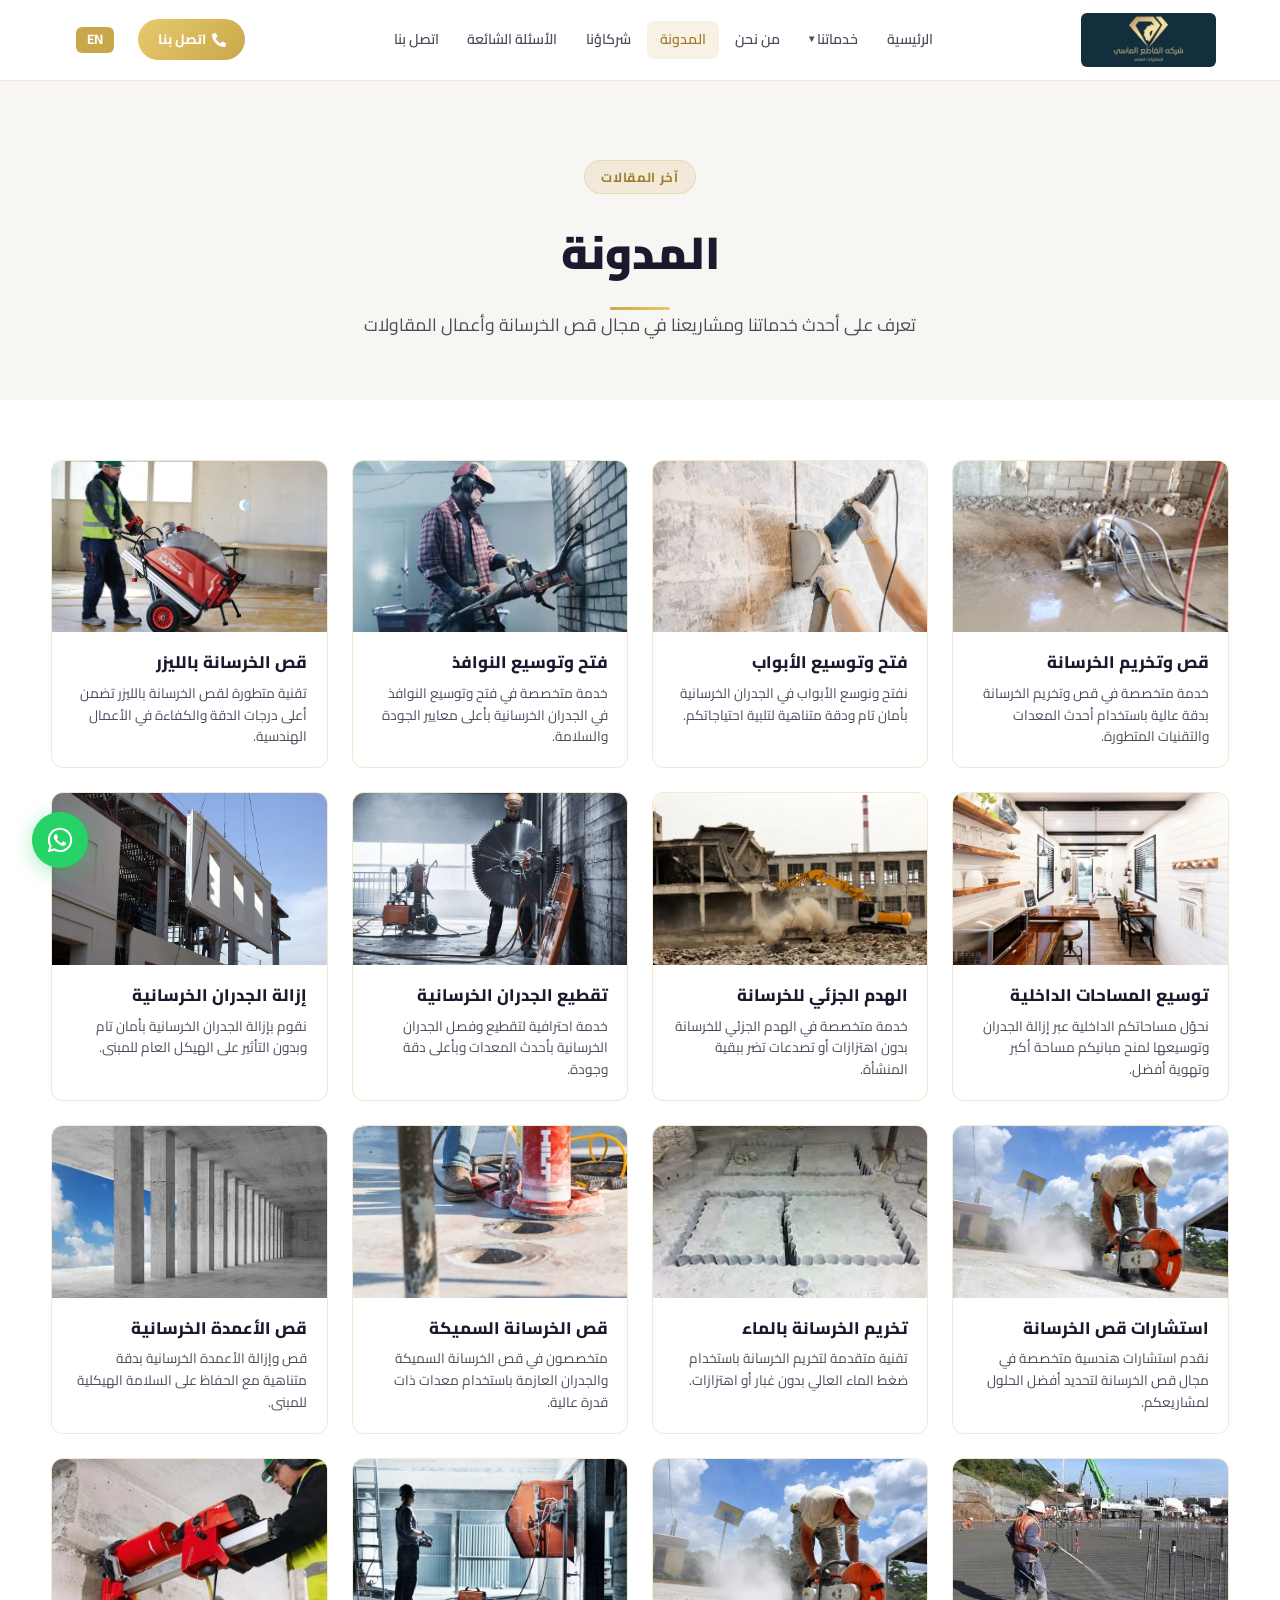
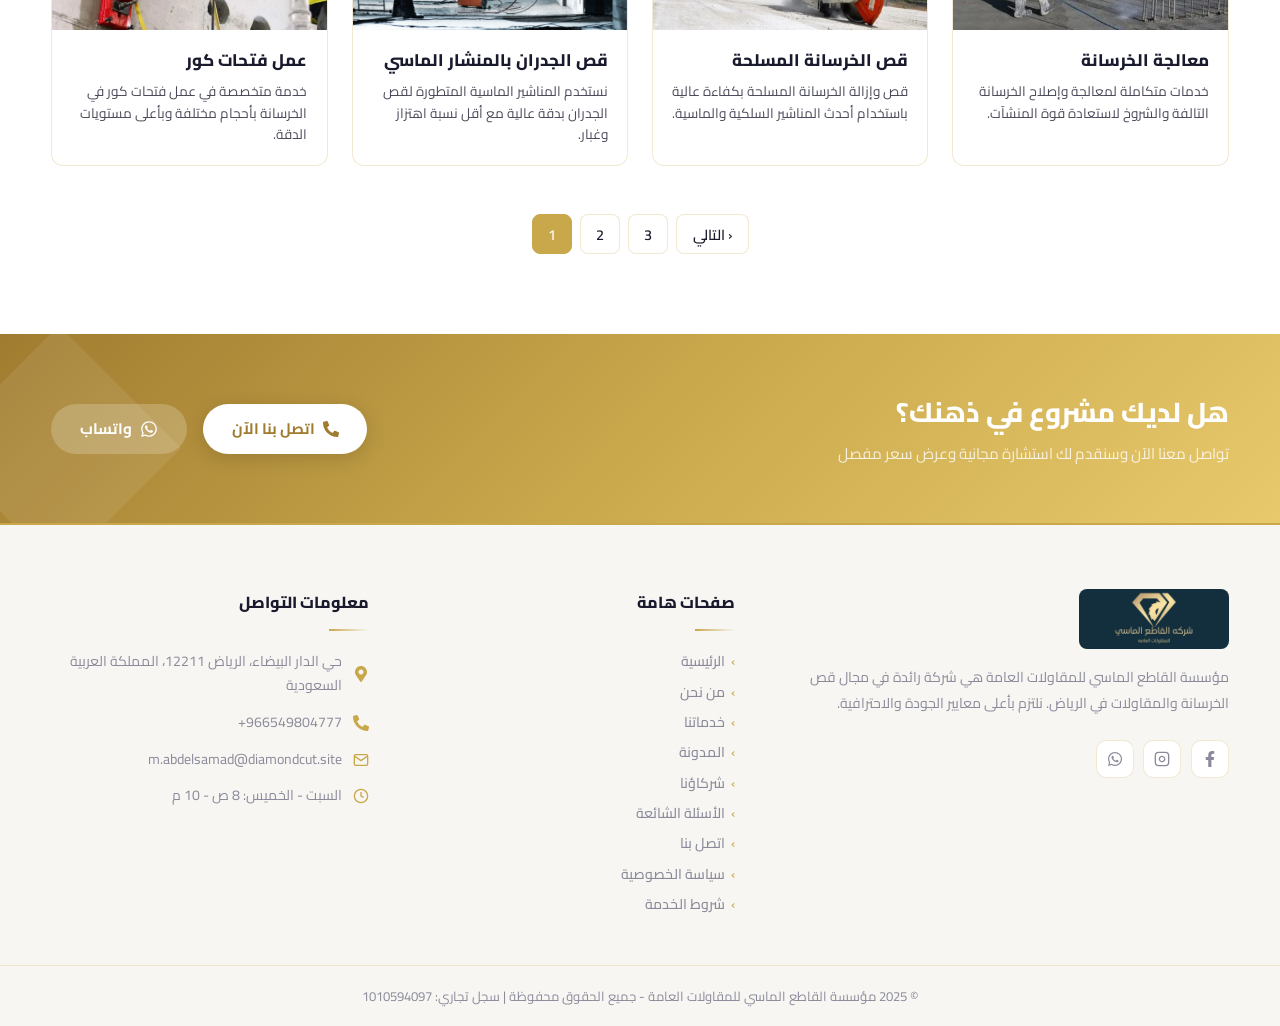
==== blog.html @ d50cad2e "Add files via upload" ====
<!doctype html>
<html lang="ar" dir="rtl">
  <head>
    <meta charset="UTF-8" />
    <meta name="viewport" content="width=device-width, initial-scale=1.0" />
    <title data-i18n="blog-title">المدونة - شركة القاطع الماسي للمقاولات العامة</title>
    <meta
      data-i18n="blog-meta-desc"
      name="description"
      content="مدونة شركة القاطع الماسي للمقاولات العامة - تعرف على أحدث خدماتنا في مجال قص الخرسانة وأعمال المقاولات بالرياض."
    />
    <link rel="preconnect" href="https://fonts.googleapis.com" />
    <link rel="preconnect" href="https://fonts.gstatic.com" crossorigin />
    <link
      href="https://fonts.googleapis.com/css2?family=Cairo:wght@300;400;500;600;700;800;900&family=Tajawal:wght@300;400;500;700;800&family=Inter:wght@300;400;500;600;700;800;900&family=Poppins:wght@300;400;500;600;700;800&display=swap"
      rel="stylesheet"
    />
    <link rel="stylesheet" href="style.css" />
    <script src="translations.js"></script>
  </head>
  <body>

    <!-- ===== FLOATING WHATSAPP ===== -->
    <a href="https://wa.me/966549804777" class="whatsapp-float" target="_blank" aria-label="تواصل عبر واتساب" data-i18n-aria="whatsapp-aria">
      <svg viewBox="0 0 448 512" xmlns="http://www.w3.org/2000/svg"><path d="M380.9 97.1C339 55.1 283.2 32 223.9 32c-122.4 0-222 99.6-222 222 0 39.1 10.2 77.3 29.6 111L0 480l117.7-30.9c32.4 17.7 68.9 27 106.1 27h.1c122.3 0 224.1-99.6 224.1-222 0-59.3-25.2-115-67.1-157zm-157 341.6c-33.2 0-65.7-8.9-94-25.7l-6.7-4-69.8 18.3L72 359.2l-4.4-7c-18.5-29.4-28.2-63.3-28.2-98.2 0-101.7 82.8-184.5 184.6-184.5 49.3 0 95.6 19.2 130.4 54.1 34.8 34.9 56.2 81.2 56.1 130.5 0 101.8-84.9 184.6-186.6 184.6zm101.2-138.2c-5.5-2.8-32.8-16.2-37.9-18-5.1-1.9-8.8-2.8-12.5 2.8-3.7 5.6-14.3 18-17.6 21.8-3.2 3.7-6.5 4.2-12 1.4-32.6-16.3-54-29.1-75.5-66-5.7-9.8 5.7-9.1 16.3-30.3 1.8-3.7.9-6.9-.5-9.7-1.4-2.8-12.5-30.1-17.1-41.2-4.5-10.8-9.1-9.3-12.5-9.5-3.2-.2-6.9-.2-10.6-.2-3.7 0-9.7 1.4-14.8 6.9-5.1 5.6-19.4 19-19.4 46.3 0 27.3 19.9 53.7 22.6 57.4 2.8 3.7 39.1 59.7 94.8 83.8 35.2 15.2 49 16.5 66.6 13.9 10.7-1.6 32.8-13.4 37.4-26.4 4.6-13 4.6-24.1 3.2-26.4-1.3-2.5-5-3.9-10.5-6.6z"/></svg>
    </a>

    <!-- ===== HEADER ===== -->
    <header class="site-header" id="site-header">
      <div class="header-inner">
        <div class="logo-wrap">
          <a href="index.html">
            <img src="Assets/logo arabic.jpg" alt="شركة القاطع الماسي" class="logo-img">
          </a>
        </div>
        <nav class="main-nav" id="main-nav">
          <ul class="nav-list">
            <li><a href="index.html#home" class="nav-link" data-i18n="nav-home">الرئيسية</a></li>
            <li class="has-dropdown">
              <a href="index.html#services" class="nav-link" data-i18n="nav-services">خدماتنا <span class="arrow">▾</span></a>
              <ul class="dropdown">
                <li><a href="index.html#services" data-i18n="service-1">قص وتخريم الخرسانة</a></li>
                <li><a href="index.html#services" data-i18n="service-2">فتح وتوسيع الأبواب</a></li>
                <li><a href="index.html#services" data-i18n="service-3">فتح وتوسيع النوافذ</a></li>
                <li><a href="index.html#services" data-i18n="service-4">قص الخرسانة بالليزر</a></li>
                <li><a href="index.html#services" data-i18n="service-5">توسيع المساحات الداخلية</a></li>
                <li><a href="index.html#services" data-i18n="service-6">الهدم الجزئي للخرسانة</a></li>
                <li><a href="index.html#services" data-i18n="service-7">تقطيع الجدران الخرسانية</a></li>
                <li><a href="index.html#services" data-i18n="service-8">إزالة الجدران الخرسانية</a></li>
                <li><a href="index.html#services" data-i18n="service-9">استشارات قص الخرسانة</a></li>
                <li><a href="index.html#services" data-i18n="service-10">تخريم الخرسانة بالماء</a></li>
                <li><a href="index.html#services" data-i18n="service-11">قص الخرسانة السميكة</a></li>
                <li><a href="index.html#services" data-i18n="service-12">قص الأعمدة الخرسانية</a></li>
                <li><a href="index.html#services" data-i18n="service-13">معالجة الخرسانة</a></li>
                <li><a href="index.html#services" data-i18n="service-14">قص الخرسانة المسلحة</a></li>
                <li><a href="index.html#services" data-i18n="service-15">قص الجدران بالمنشار الماسي</a></li>
              </ul>
            </li>
            <li><a href="index.html#about" class="nav-link" data-i18n="nav-about">من نحن</a></li>
            <li><a href="blog.html" class="nav-link active" data-i18n="nav-blog">المدونة</a></li>
            <li><a href="index.html#partners" class="nav-link" data-i18n="nav-partners">شركاؤنا</a></li>
            <li><a href="index.html#faq" class="nav-link" data-i18n="nav-faq">الأسئلة الشائعة</a></li>
            <li><a href="index.html#contact" class="nav-link" data-i18n="nav-contact">اتصل بنا</a></li>
          </ul>
        </nav>
        <a href="tel:+966549804777" class="header-cta">
          <svg viewBox="0 0 512 512" xmlns="http://www.w3.org/2000/svg"><path d="M497.39 361.8l-112-48a24 24 0 0 0-28 6.9l-49.6 60.6A370.66 370.66 0 0 1 130.6 204.11l60.6-49.6a23.94 23.94 0 0 0 6.9-28l-48-112A24.16 24.16 0 0 0 122.6.61l-104 24A24 24 0 0 0 0 48c0 256.5 207.9 464 464 464a24 24 0 0 0 23.4-18.6l24-104a24.29 24.29 0 0 0-14.01-27.6z"/></svg>
          <span data-i18n="nav-cta">اتصل بنا</span>
        </a>
        <button class="lang-toggle" id="langToggle" aria-label="Switch language">EN</button>
        <button class="hamburger" id="hamburger" aria-label="القائمة" data-i18n-aria="nav-hamburger">
          <span></span><span></span><span></span>
        </button>
      </div>
    </header>

    <!-- ===== BLOG HERO ===== -->
    <section class="blog-hero">
      <div class="container">
        <span class="section-badge" data-i18n="blog-hero-badge">آخر المقالات</span>
        <h1 class="blog-hero-title" data-i18n="blog-hero-title">المدونة</h1>
        <div class="gold-divider"></div>
        <p class="blog-hero-desc" data-i18n="blog-hero-desc">تعرف على أحدث خدماتنا ومشاريعنا في مجال قص الخرسانة وأعمال المقاولات</p>
      </div>
    </section>

    <!-- ===== BLOG GRID ===== -->
    <section class="blog-section">
      <div class="container">
        <div class="blog-grid" id="blogGrid">

          <article class="blog-card" onclick="openModal(this)" data-title="قص وتخريم الخرسانة" data-i18n-title="service-1" data-img="Assets/Servecis/قص الخرسانة المسلحة.webp" data-desc="نقدم خدمة قص وتخريم الخرسانة المسلحة باستخدام أحدث المعدات والمناشير الماسية عالية الكفاءة. نضمن لكم دقة متناهية في القطع مع أقل نسبة اهتزاز وغبار، مما يحافظ على سلامة المبنى والهيكل العام. فريقنا المدرب يمتلك خبرة واسعة في تنفيذ أصعب مشاريع قص وتخريم الخرسانة في الرياض وجميع أنحاء المملكة." data-i18n-desc="ddesc-1">
            <div class="blog-card-link">
              <div class="blog-card-img">
                <img src="Assets/Servecis/قص الخرسانة المسلحة.webp" alt="قص وتخريم الخرسانة" loading="lazy" data-i18n-alt="service-1">
                <div class="blog-card-overlay">
                  <span class="blog-card-btn" data-i18n="blog-card-btn">اقرأ المزيد</span>
                </div>
              </div>
              <div class="blog-card-body">
                <h3 data-i18n="service-1">قص وتخريم الخرسانة</h3>
                <p data-i18n="sdesc-1">خدمة متخصصة في قص وتخريم الخرسانة بدقة عالية باستخدام أحدث المعدات والتقنيات المتطورة.</p>
              </div>
            </div>
          </article>

          <article class="blog-card" onclick="openModal(this)" data-title="فتح وتوسيع الأبواب" data-i18n-title="service-2" data-img="Assets/Servecis/فتح وتوسيع الأبواب .webp" data-desc="نوفر خدمة فتح وتوسيع الأبواب في الجدران الخرسانية الحاملة والغير حاملة بأعلى معايير الأمان. نستخدم تقنيات القص الماسي التي تسمح بتنفيذ الفتحات بالحجم والشكل المطلوب دون إلحاق أي ضرر بالهيكل الخرساني المحيط. مثالي لتجديد المساحات الداخلية أو إضافة مداخل جديدة في المباني السكنية والتجارية." data-i18n-desc="ddesc-2">
            <div class="blog-card-link">
              <div class="blog-card-img">
                <img src="Assets/Servecis/فتح وتوسيع الأبواب .webp" alt="فتح وتوسيع الأبواب" loading="lazy" data-i18n-alt="service-2">
                <div class="blog-card-overlay">
                  <span class="blog-card-btn" data-i18n="blog-card-btn">اقرأ المزيد</span>
                </div>
              </div>
              <div class="blog-card-body">
                <h3 data-i18n="service-2">فتح وتوسيع الأبواب</h3>
                <p data-i18n="sdesc-2">نفتح ونوسع الأبواب في الجدران الخرسانية بأمان تام ودقة متناهية لتلبية احتياجاتكم.</p>
              </div>
            </div>
          </article>

          <article class="blog-card" onclick="openModal(this)" data-title="فتح وتوسيع النوافذ" data-i18n-title="service-3" data-img="Assets/Servecis/فتح وتوسيع النوافذ .webp" data-desc="خدمة متخصصة في فتح وتوسيع النوافذ في الجدران الخرسانية لتحسين الإضاءة والتهوية في المباني. نستخدم أحدث معدات القص لإجراء القطع بدقة فائقة دون التأثير على سلامة الجدار أو المبنى. ننفذ جميع الأحجام والتصاميم حسب رغبة العميل مع ضمان أعلى مستويات الجودة والسلامة المهنية." data-i18n-desc="ddesc-3">
            <div class="blog-card-link">
              <div class="blog-card-img">
                <img src="Assets/Servecis/فتح وتوسيع النوافذ .webp" alt="فتح وتوسيع النوافذ" loading="lazy" data-i18n-alt="service-3">
                <div class="blog-card-overlay">
                  <span class="blog-card-btn" data-i18n="blog-card-btn">اقرأ المزيد</span>
                </div>
              </div>
              <div class="blog-card-body">
                <h3 data-i18n="service-3">فتح وتوسيع النوافذ</h3>
                <p data-i18n="sdesc-3">خدمة متخصصة في فتح وتوسيع النوافذ في الجدران الخرسانية بأعلى معايير الجودة والسلامة.</p>
              </div>
            </div>
          </article>

          <article class="blog-card" onclick="openModal(this)" data-title="قص الخرسانة بالليزر" data-i18n-title="service-4" data-img="Assets/Servecis/شركة-قص-خرسانة-ليزر-في-قرطبه-الكويت.webp" data-desc="نستخدم أحدث تقنيات قص الخرسانة بالليزر التي توفر أعلى درجات الدقة والنظافة في القطع. تتيح هذه التقنية المتطورة إجراء قص نظيف بدون غبار أو اهتزازات مع سرعة تنفيذ عالية. مثالية للمشاريع التي تتطلب دقة متناهية في القياسات والحواف النظيفة، كما أنها مناسبة للعمل في الأماكن الحساسة والمغلقة." data-i18n-desc="ddesc-4">
            <div class="blog-card-link">
              <div class="blog-card-img">
                <img src="Assets/Servecis/شركة-قص-خرسانة-ليزر-في-قرطبه-الكويت.webp" alt="قص الخرسانة بالليزر" loading="lazy" data-i18n-alt="service-4">
                <div class="blog-card-overlay">
                  <span class="blog-card-btn" data-i18n="blog-card-btn">اقرأ المزيد</span>
                </div>
              </div>
              <div class="blog-card-body">
                <h3 data-i18n="service-4">قص الخرسانة بالليزر</h3>
                <p data-i18n="sdesc-4">تقنية متطورة لقص الخرسانة بالليزر تضمن أعلى درجات الدقة والكفاءة في الأعمال الهندسية.</p>
              </div>
            </div>
          </article>

          <article class="blog-card" onclick="openModal(this)" data-title="توسيع المساحات الداخلية" data-i18n-title="service-5" data-img="Assets/Servecis/توسيع المساحات الداخلية .webp" data-desc="نحوّل مساحاتكم الداخلية عبر إزالة الجدران الفاصلة وتوسيع الغرف باحترافية عالية. ندرس الهيكل الإنشائي للمبنى بدقة لنضمن تنفيذ التوسيع بأمان تام دون التأثير على الأحمال والسلامة الهيكلية. حل مثالي لتوحيد المساحات وإنشاء تصاميم داخلية مفتوحة وعصرية في الفلل والشقق والمكاتب التجارية." data-i18n-desc="ddesc-5">
            <div class="blog-card-link">
              <div class="blog-card-img">
                <img src="Assets/Servecis/توسيع المساحات الداخلية .webp" alt="توسيع المساحات الداخلية" loading="lazy" data-i18n-alt="service-5">
                <div class="blog-card-overlay">
                  <span class="blog-card-btn" data-i18n="blog-card-btn">اقرأ المزيد</span>
                </div>
              </div>
              <div class="blog-card-body">
                <h3 data-i18n="service-5">توسيع المساحات الداخلية</h3>
                <p data-i18n="sdesc-5">نحوّل مساحاتكم الداخلية عبر إزالة الجدران وتوسيعها لمنح مبانيكم مساحة أكبر وتهوية أفضل.</p>
              </div>
            </div>
          </article>

          <article class="blog-card" onclick="openModal(this)" data-title="الهدم الجزئي للخرسانة" data-i18n-title="service-6" data-img="Assets/Servecis/هدم-خرسانة-باحترافية-بدون-حدوث-اهتزازات-أو-تصدعات-بالكويت.webp" data-desc="خدمة متخصصة في الهدم الجزئي للخرسانة بدون اهتزازات أو تصدعات قد تضر ببقية أجزاء المنشأة. نستخدم تقنيات القطع الماسي الدقيق التي تسمح بإزالة الأجزاء المطلوبة فقط مع الحفاظ على سلامة الأجزاء المجاورة والمجاورة للهيكل. مناسبة لمشاريع التعديلات الإنشائية والتجديدات في المباني القائمة دون الحاجة لهدم كامل." data-i18n-desc="ddesc-6">
            <div class="blog-card-link">
              <div class="blog-card-img">
                <img src="Assets/Servecis/هدم-خرسانة-باحترافية-بدون-حدوث-اهتزازات-أو-تصدعات-بالكويت.webp" alt="الهدم الجزئي للخرسانة" loading="lazy" data-i18n-alt="service-6">
                <div class="blog-card-overlay">
                  <span class="blog-card-btn" data-i18n="blog-card-btn">اقرأ المزيد</span>
                </div>
              </div>
              <div class="blog-card-body">
                <h3 data-i18n="service-6">الهدم الجزئي للخرسانة</h3>
                <p data-i18n="sdesc-6">خدمة متخصصة في الهدم الجزئي للخرسانة بدون اهتزازات أو تصدعات تضر ببقية المنشأة.</p>
              </div>
            </div>
          </article>

          <article class="blog-card" onclick="openModal(this)" data-title="تقطيع الجدران الخرسانية" data-i18n-title="service-7" data-img="Assets/Servecis/تقطيع الجدران الخرسانية.jpg" data-desc="نقدم خدمة احترافية لتقطيع وفصل الجدران الخرسانية باستخدام أحدث المناشير الماسية والمعدات المتطورة. تتم عملية التقطيع بدقة عالية مع التحكم الكامل في أبعاد القطع وفقاً للمخططات الهندسية المعتمدة. مناسبة لتقسيم المساحات الكبيرة أو تهيئة المباني لأعمال التجديد وإعادة التوزيع الداخلي." data-i18n-desc="ddesc-7">
            <div class="blog-card-link">
              <div class="blog-card-img">
                <img src="Assets/Servecis/تقطيع الجدران الخرسانية.jpg" alt="تقطيع الجدران الخرسانية" loading="lazy" data-i18n-alt="service-7">
                <div class="blog-card-overlay">
                  <span class="blog-card-btn" data-i18n="blog-card-btn">اقرأ المزيد</span>
                </div>
              </div>
              <div class="blog-card-body">
                <h3 data-i18n="service-7">تقطيع الجدران الخرسانية</h3>
                <p data-i18n="sdesc-7">خدمة احترافية لتقطيع وفصل الجدران الخرسانية بأحدث المعدات وبأعلى دقة وجودة.</p>
              </div>
            </div>
          </article>

          <article class="blog-card" onclick="openModal(this)" data-title="إزالة الجدران الخرسانية" data-i18n-title="service-8" data-img="Assets/Servecis/إزالة الجدران الخرسانية .webp" data-desc="نقوم بإزالة الجدران الخرسانية بكفاءة وأمان تام باستخدام تقنيات القص الماسي المتقدمة. نضمن عدم التأثير على الهيكل العام للمبنى أثناء عملية الإزالة، مع الالتزام بمعايير السلامة المهنية. نقدم حلولاً متكاملة لإزالة الجدران الحاملة وغير الحاملة لتهيئة المساحات لأعمال التطوير والتجديد." data-i18n-desc="ddesc-8">
            <div class="blog-card-link">
              <div class="blog-card-img">
                <img src="Assets/Servecis/إزالة الجدران الخرسانية .webp" alt="إزالة الجدران الخرسانية" loading="lazy" data-i18n-alt="service-8">
                <div class="blog-card-overlay">
                  <span class="blog-card-btn" data-i18n="blog-card-btn">اقرأ المزيد</span>
                </div>
              </div>
              <div class="blog-card-body">
                <h3 data-i18n="service-8">إزالة الجدران الخرسانية</h3>
                <p data-i18n="sdesc-8">نقوم بإزالة الجدران الخرسانية بأمان تام وبدون التأثير على الهيكل العام للمبنى.</p>
              </div>
            </div>
          </article>

          <article class="blog-card" onclick="openModal(this)" data-title="استشارات قص الخرسانة" data-i18n-title="service-9" data-img="Assets/Servecis/استشارات قص الخرسانة .webp" data-desc="نقدم استشارات هندسية متخصصة في مجال قص الخرسانة لتحديد أفضل الحلول لمشاريعكم الإنشائية. يشمل ذلك تقييم الحالة الإنشائية للمبنى، واختيار التقنية المناسبة للقص، وتقديم دراسة جدوى تفصيلية. مهندسونا المتخصصون يقدمون توصيات دقيقة تساعدكم على اتخاذ القرار الأمثل لتعديلاتكم الإنشائية بأمان وفعالية." data-i18n-desc="ddesc-9">
            <div class="blog-card-link">
              <div class="blog-card-img">
                <img src="Assets/Servecis/استشارات قص الخرسانة .webp" alt="استشارات قص الخرسانة" loading="lazy" data-i18n-alt="service-9">
                <div class="blog-card-overlay">
                  <span class="blog-card-btn" data-i18n="blog-card-btn">اقرأ المزيد</span>
                </div>
              </div>
              <div class="blog-card-body">
                <h3 data-i18n="service-9">استشارات قص الخرسانة</h3>
                <p data-i18n="sdesc-9">نقدم استشارات هندسية متخصصة في مجال قص الخرسانة لتحديد أفضل الحلول لمشاريعكم.</p>
              </div>
            </div>
          </article>

          <article class="blog-card" onclick="openModal(this)" data-title="تخريم الخرسانة بالماء" data-i18n-title="service-10" data-img="Assets/Servecis/تخريم الخرسانة بالماء .webp" data-desc="تقنية متقدمة لتخريم الخرسانة باستخدام ضغط الماء العالي بدون غبار أو اهتزازات. تعتبر هذه الطريقة صديقة للبيئة ومناسبة للعمل في الأماكن المغلقة والمستشفيات والمباني الحساسة. ننفذ فتحات التخريم بأحجام وأعماق مختلفة حسب متطلبات المشروع مع دقة عالية في التحديد والتنفيذ." data-i18n-desc="ddesc-10">
            <div class="blog-card-link">
              <div class="blog-card-img">
                <img src="Assets/Servecis/تخريم الخرسانة بالماء .webp" alt="تخريم الخرسانة بالماء" loading="lazy" data-i18n-alt="service-10">
                <div class="blog-card-overlay">
                  <span class="blog-card-btn" data-i18n="blog-card-btn">اقرأ المزيد</span>
                </div>
              </div>
              <div class="blog-card-body">
                <h3 data-i18n="service-10">تخريم الخرسانة بالماء</h3>
                <p data-i18n="sdesc-10">تقنية متقدمة لتخريم الخرسانة باستخدام ضغط الماء العالي بدون غبار أو اهتزازات.</p>
              </div>
            </div>
          </article>

          <article class="blog-card" onclick="openModal(this)" data-title="قص الخرسانة السميكة" data-i18n-title="service-11" data-img="Assets/Servecis/قص الخرسانة السميكة .webp" data-desc="متخصصون في قص الخرسانة السميكة والجدران العازمة باستخدام معدات ذات قدرة عالية وأسلاك ماسية متطورة. نتمكن من قص الخرسانة بسمك يصل إلى متر واحد أو أكثر بدقة متناهية. مناسبة للمشاريع الكبيرة كالجسور والسدود والمنشآت الصناعية التي تتطلب قص خرسانة عالية السمك." data-i18n-desc="ddesc-11">
            <div class="blog-card-link">
              <div class="blog-card-img">
                <img src="Assets/Servecis/قص الخرسانة السميكة .webp" alt="قص الخرسانة السميكة" loading="lazy" data-i18n-alt="service-11">
                <div class="blog-card-overlay">
                  <span class="blog-card-btn" data-i18n="blog-card-btn">اقرأ المزيد</span>
                </div>
              </div>
              <div class="blog-card-body">
                <h3 data-i18n="service-11">قص الخرسانة السميكة</h3>
                <p data-i18n="sdesc-11">متخصصون في قص الخرسانة السميكة والجدران العازمة باستخدام معدات ذات قدرة عالية.</p>
              </div>
            </div>
          </article>

          <article class="blog-card" onclick="openModal(this)" data-title="قص الأعمدة الخرسانية" data-i18n-title="service-12" data-img="Assets/Servecis/الأعمدة-الخرسانية.webp" data-desc="قص وإزالة الأعمدة الخرسانية بدقة متناهية مع الحفاظ على السلامة الهيكلية للمبنى. نستخدم تقنيات القص الماسي المتطور مع تدعيم مؤقت للأحمال لضمان عدم تأثر المبنى أثناء وبعد عملية القص. يشمل خدماتنا التصميم الإنشائي للبدائل وتنفيذ الإسناد المؤقت اللازم قبل البدء في القص." data-i18n-desc="ddesc-12">
            <div class="blog-card-link">
              <div class="blog-card-img">
                <img src="Assets/Servecis/الأعمدة-الخرسانية.webp" alt="قص الأعمدة الخرسانية" loading="lazy" data-i18n-alt="service-12">
                <div class="blog-card-overlay">
                  <span class="blog-card-btn" data-i18n="blog-card-btn">اقرأ المزيد</span>
                </div>
              </div>
              <div class="blog-card-body">
                <h3 data-i18n="service-12">قص الأعمدة الخرسانية</h3>
                <p data-i18n="sdesc-12">قص وإزالة الأعمدة الخرسانية بدقة متناهية مع الحفاظ على السلامة الهيكلية للمبنى.</p>
              </div>
            </div>
          </article>

          <article class="blog-card" onclick="openModal(this)" data-title="معالجة الخرسانة" data-i18n-title="service-13" data-img="Assets/Servecis/معالجة-الخرسانة.webp" data-desc="خدمات متكاملة لمعالجة وإصلاح الخرسانة التالفة والشروخ لاستعادة قوة ومتانة المنشآت الخرسانية. نستخدم أحدث المنتجات والتقنيات في إصلاح الشروخ وحقن الفجوات وتقوية الخرسانة المتضررة. نطيل عمر المباني والمنشآت ونحسن أدائها الإنشائي بأساليب علمية وهندسية مضمونة." data-i18n-desc="ddesc-13">
            <div class="blog-card-link">
              <div class="blog-card-img">
                <img src="Assets/Servecis/معالجة-الخرسانة.webp" alt="معالجة الخرسانة" loading="lazy" data-i18n-alt="service-13">
                <div class="blog-card-overlay">
                  <span class="blog-card-btn" data-i18n="blog-card-btn">اقرأ المزيد</span>
                </div>
              </div>
              <div class="blog-card-body">
                <h3 data-i18n="service-13">معالجة الخرسانة</h3>
                <p data-i18n="sdesc-13">خدمات متكاملة لمعالجة وإصلاح الخرسانة التالفة والشروخ لاستعادة قوة المنشآت.</p>
              </div>
            </div>
          </article>

          <article class="blog-card" onclick="openModal(this)" data-title="قص الخرسانة المسلحة" data-i18n-title="service-14" data-img="Assets/Servecis/0_sGklaRMOAXURDuWU-780x470-1-768x463-1.webp" data-desc="قص وإزالة الخرسانة المسلحة بكفاءة عالية باستخدام أحدث المناشير السلكية والماسية المتخصصة. نتعامل مع أصعب حالات القص للخرسانة المسلحة بقضبان حديدية كثيفة دون التأثير على قوة المبنى. نضمن تنفيذاً دقيقاً ونظيفاً مع التحكم الكامل في الغبار والحطام الناتج عن القص." data-i18n-desc="ddesc-14">
            <div class="blog-card-link">
              <div class="blog-card-img">
                <img src="Assets/Servecis/0_sGklaRMOAXURDuWU-780x470-1-768x463-1.webp" alt="قص الخرسانة المسلحة" loading="lazy" data-i18n-alt="service-14">
                <div class="blog-card-overlay">
                  <span class="blog-card-btn" data-i18n="blog-card-btn">اقرأ المزيد</span>
                </div>
              </div>
              <div class="blog-card-body">
                <h3 data-i18n="service-14">قص الخرسانة المسلحة</h3>
                <p data-i18n="sdesc-14">قص وإزالة الخرسانة المسلحة بكفاءة عالية باستخدام أحدث المناشير السلكية والماسية.</p>
              </div>
            </div>
          </article>

          <article class="blog-card" onclick="openModal(this)" data-title="قص الجدران بالمنشار الماسي" data-i18n-title="service-15" data-img="Assets/Servecis/WallSaw.webp" data-desc="نستخدم المناشير الماسية المتطورة لقص الجدران بدقة عالية مع أقل نسبة اهتزاز وغبار. المناشير الماسية توفر قدرة قطع عالية مع حواف نظيفة وناعمة دون الحاجة لمعالجة إضافية. مثالية لقص فتحات الأبواب والنوافذ وشيلرات التكييف ومجاري التهوية في جميع أنواع الجدران الخرسانية." data-i18n-desc="ddesc-15">
            <div class="blog-card-link">
              <div class="blog-card-img">
                <img src="Assets/Servecis/WallSaw.webp" alt="قص الجدران بالمنشار الماسي" loading="lazy" data-i18n-alt="service-15">
                <div class="blog-card-overlay">
                  <span class="blog-card-btn" data-i18n="blog-card-btn">اقرأ المزيد</span>
                </div>
              </div>
              <div class="blog-card-body">
                <h3 data-i18n="service-15">قص الجدران بالمنشار الماسي</h3>
                <p data-i18n="sdesc-15">نستخدم المناشير الماسية المتطورة لقص الجدران بدقة عالية مع أقل نسبة اهتزاز وغبار.</p>
              </div>
            </div>
          </article>

          <article class="blog-card" onclick="openModal(this)" data-title="عمل فتحات كور" data-i18n-title="service-16" data-img="Assets/Servecis/7.webp" data-desc="خدمة متخصصة في عمل فتحات كور (Core Drilling) في الخرسانة بأحجام مختلفة وبأعلى مستويات الدقة. نستخدم معدات التخريم الأساسية المتطورة لعمل فتحات دائرية نظيفة لتمرير التمديدات الكهربائية والصحية ومجاري التكييف. ننفذ الفتحات بأقطار تتراوح من صغير إلى كبير حسب متطلبات المشروع." data-i18n-desc="ddesc-16">
            <div class="blog-card-link">
              <div class="blog-card-img">
                <img src="Assets/Servecis/7.webp" alt="عمل فتحات كور" loading="lazy" data-i18n-alt="service-16">
                <div class="blog-card-overlay">
                  <span class="blog-card-btn" data-i18n="blog-card-btn">اقرأ المزيد</span>
                </div>
              </div>
              <div class="blog-card-body">
                <h3 data-i18n="service-16">عمل فتحات كور</h3>
                <p data-i18n="sdesc-16">خدمة متخصصة في عمل فتحات كور في الخرسانة بأحجام مختلفة وبأعلى مستويات الدقة.</p>
              </div>
            </div>
          </article>

        </div>

        <div class="blog-pagination">
          <button class="page-btn active" aria-current="page">1</button>
          <button class="page-btn">2</button>
          <button class="page-btn">3</button>
          <button class="page-btn page-next" data-i18n="blog-page-next">التالي ›</button>
        </div>
      </div>
    </section>

    <!-- ===== MODAL POPUP ===== -->
    <div class="modal-overlay" id="serviceModal" onclick="closeModal(event)">
      <div class="modal-content" onclick="event.stopPropagation()">
        <button class="modal-close" onclick="closeModal()">&times;</button>
        <div class="modal-img">
          <img id="modalImg" src="" alt="">
        </div>
        <div class="modal-body">
          <h2 id="modalTitle"></h2>
          <div class="gold-divider" style="margin: 0.75rem 0 1rem;"></div>
          <p id="modalDesc"></p>
          <div class="modal-actions">
            <a href="https://wa.me/966549804777" class="btn-whatsapp" target="_blank">
              <svg viewBox="0 0 448 512" style="width:18px;height:18px;" xmlns="http://www.w3.org/2000/svg"><path d="M380.9 97.1C339 55.1 283.2 32 223.9 32c-122.4 0-222 99.6-222 222 0 39.1 10.2 77.3 29.6 111L0 480l117.7-30.9c32.4 17.7 68.9 27 106.1 27h.1c122.3 0 224.1-99.6 224.1-222 0-59.3-25.2-115-67.1-157zm-157 341.6c-33.2 0-65.7-8.9-94-25.7l-6.7-4-69.8 18.3L72 359.2l-4.4-7c-18.5-29.4-28.2-63.3-28.2-98.2 0-101.7 82.8-184.5 184.6-184.5 49.3 0 95.6 19.2 130.4 54.1 34.8 34.9 56.2 81.2 56.1 130.5 0 101.8-84.9 184.6-186.6 184.6z"/></svg>
              <span data-i18n="blog-modal-whatsapp">طلب الخدمة عبر واتساب</span>
            </a>
            <a href="tel:+966549804777" class="btn-primary" style="padding:0.7rem 1.5rem;font-size:0.9rem;">
              <svg viewBox="0 0 512 512" style="width:16px;height:16px;" xmlns="http://www.w3.org/2000/svg"><path d="M497.39 361.8l-112-48a24 24 0 0 0-28 6.9l-49.6 60.6A370.66 370.66 0 0 1 130.6 204.11l60.6-49.6a23.94 23.94 0 0 0 6.9-28l-48-112A24.16 24.16 0 0 0 122.6.61l-104 24A24 24 0 0 0 0 48c0 256.5 207.9 464 464 464a24 24 0 0 0 23.4-18.6l24-104a24.29 24.29 0 0 0-14.01-27.6z"/></svg>
              <span data-i18n="blog-modal-call">اتصل بنا</span>
            </a>
          </div>
        </div>
      </div>
    </div>

    <!-- ===== CTA STRIP ===== -->
    <section class="cta-strip">
      <div class="container">
        <div class="cta-content">
          <div class="cta-text">
            <h2 data-i18n="cta-title">هل لديك مشروع في ذهنك؟</h2>
            <p data-i18n="cta-desc">تواصل معنا الآن وسنقدم لك استشارة مجانية وعرض سعر مفصل</p>
          </div>
          <div class="cta-actions">
            <a href="tel:+966549804777" class="btn-primary">
              <svg viewBox="0 0 512 512" xmlns="http://www.w3.org/2000/svg"><path d="M497.39 361.8l-112-48a24 24 0 0 0-28 6.9l-49.6 60.6A370.66 370.66 0 0 1 130.6 204.11l60.6-49.6a23.94 23.94 0 0 0 6.9-28l-48-112A24.16 24.16 0 0 0 122.6.61l-104 24A24 24 0 0 0 0 48c0 256.5 207.9 464 464 464a24 24 0 0 0 23.4-18.6l24-104a24.29 24.29 0 0 0-14.01-27.6z"/></svg>
              <span data-i18n="cta-btn-call">اتصل بنا الآن</span>
            </a>
            <a href="https://wa.me/966549804777" class="btn-whatsapp" target="_blank">
              <svg viewBox="0 0 448 512" xmlns="http://www.w3.org/2000/svg"><path d="M380.9 97.1C339 55.1 283.2 32 223.9 32c-122.4 0-222 99.6-222 222 0 39.1 10.2 77.3 29.6 111L0 480l117.7-30.9c32.4 17.7 68.9 27 106.1 27h.1c122.3 0 224.1-99.6 224.1-222 0-59.3-25.2-115-67.1-157zm-157 341.6c-33.2 0-65.7-8.9-94-25.7l-6.7-4-69.8 18.3L72 359.2l-4.4-7c-18.5-29.4-28.2-63.3-28.2-98.2 0-101.7 82.8-184.5 184.6-184.5 49.3 0 95.6 19.2 130.4 54.1 34.8 34.9 56.2 81.2 56.1 130.5 0 101.8-84.9 184.6-186.6 184.6zm101.2-138.2c-5.5-2.8-32.8-16.2-37.9-18-5.1-1.9-8.8-2.8-12.5 2.8-3.7 5.6-14.3 18-17.6 21.8-3.2 3.7-6.5 4.2-12 1.4-32.6-16.3-54-29.1-75.5-66-5.7-9.8 5.7-9.1 16.3-30.3 1.8-3.7.9-6.9-.5-9.7-1.4-2.8-12.5-30.1-17.1-41.2-4.5-10.8-9.1-9.3-12.5-9.5-3.2-.2-6.9-.2-10.6-.2-3.7 0-9.7 1.4-14.8 6.9-5.1 5.6-19.4 19-19.4 46.3 0 27.3 19.9 53.7 22.6 57.4 2.8 3.7 39.1 59.7 94.8 83.8 35.2 15.2 49 16.5 66.6 13.9 10.7-1.6 32.8-13.4 37.4-26.4 4.6-13 4.6-24.1 3.2-26.4-1.3-2.5-5-3.9-10.5-6.6z"/></svg>
              <span data-i18n="cta-btn-whatsapp">واتساب</span>
            </a>
          </div>
        </div>
      </div>
    </section>

    <!-- ===== FOOTER ===== -->
    <footer class="site-footer">
      <div class="footer-top">
        <div class="container">
          <div class="footer-grid">
            <div class="footer-col">
              <div class="footer-logo">
                <img src="Assets/logo arabic.jpg" alt="القاطع الماسي" data-i18n-alt="footer-logo-alt">
              </div>
              <p class="footer-about" data-i18n="footer-about">مؤسسة القاطع الماسي للمقاولات العامة هي شركة رائدة في مجال قص الخرسانة والمقاولات في الرياض. نلتزم بأعلى معايير الجودة والاحترافية.</p>
              <div class="social-links">
                <a href="https://www.facebook.com/DIAMONDCUT.SA" aria-label="Facebook" class="social-link" target="_blank" data-i18n-aria="social-facebook">
                  <svg viewBox="0 0 320 512" xmlns="http://www.w3.org/2000/svg"><path d="M279.14 288l14.22-92.66h-88.91v-60.13c0-25.35 12.42-50.06 52.24-50.06h40.42V6.26S260.43 0 225.36 0c-73.22 0-121.08 44.38-121.08 124.72v70.62H22.89V288h81.39v224h100.17V288z"/></svg>
                </a>
                <a href="#" aria-label="Instagram" class="social-link" data-i18n-aria="social-instagram">
                  <svg viewBox="0 0 24 24" fill="none" stroke="currentColor" stroke-width="2"><rect x="2" y="2" width="20" height="20" rx="5" ry="5"/><path d="M16 11.37A4 4 0 1 1 12.63 8 4 4 0 0 1 16 11.37z"/><line x1="17.5" y1="6.5" x2="17.51" y2="6.5"/></svg>
                </a>
                <a href="https://wa.me/966549804777" aria-label="WhatsApp" class="social-link" target="_blank" data-i18n-aria="social-whatsapp">
                  <svg viewBox="0 0 448 512" xmlns="http://www.w3.org/2000/svg"><path d="M380.9 97.1C339 55.1 283.2 32 223.9 32c-122.4 0-222 99.6-222 222 0 39.1 10.2 77.3 29.6 111L0 480l117.7-30.9c32.4 17.7 68.9 27 106.1 27h.1c122.3 0 224.1-99.6 224.1-222 0-59.3-25.2-115-67.1-157zm-157 341.6c-33.2 0-65.7-8.9-94-25.7l-6.7-4-69.8 18.3L72 359.2l-4.4-7c-18.5-29.4-28.2-63.3-28.2-98.2 0-101.7 82.8-184.5 184.6-184.5 49.3 0 95.6 19.2 130.4 54.1 34.8 34.9 56.2 81.2 56.1 130.5 0 101.8-84.9 184.6-186.6 184.6zm101.2-138.2c-5.5-2.8-32.8-16.2-37.9-18-5.1-1.9-8.8-2.8-12.5 2.8-3.7 5.6-14.3 18-17.6 21.8-3.2 3.7-6.5 4.2-12 1.4-32.6-16.3-54-29.1-75.5-66-5.7-9.8 5.7-9.1 16.3-30.3 1.8-3.7.9-6.9-.5-9.7-1.4-2.8-12.5-30.1-17.1-41.2-4.5-10.8-9.1-9.3-12.5-9.5-3.2-.2-6.9-.2-10.6-.2-3.7 0-9.7 1.4-14.8 6.9-5.1 5.6-19.4 19-19.4 46.3 0 27.3 19.9 53.7 22.6 57.4 2.8 3.7 39.1 59.7 94.8 83.8 35.2 15.2 49 16.5 66.6 13.9 10.7-1.6 32.8-13.4 37.4-26.4 4.6-13 4.6-24.1 3.2-26.4-1.3-2.5-5-3.9-10.5-6.6z"/></svg>
                </a>
              </div>
            </div>
            <div class="footer-col">
              <h4 class="footer-heading" data-i18n="footer-heading-pages">صفحات هامة</h4>
              <div class="footer-divider"></div>
              <ul class="footer-links">
                <li><a href="index.html#home" data-i18n="nav-home">الرئيسية</a></li>
                <li><a href="index.html#about" data-i18n="nav-about">من نحن</a></li>
                <li><a href="index.html#services" data-i18n="nav-services">خدماتنا</a></li>
                <li><a href="blog.html" data-i18n="nav-blog">المدونة</a></li>
                <li><a href="index.html#partners" data-i18n="nav-partners">شركاؤنا</a></li>
                <li><a href="index.html#faq" data-i18n="nav-faq">الأسئلة الشائعة</a></li>
                <li><a href="index.html#contact" data-i18n="nav-contact">اتصل بنا</a></li>
                <li><a href="#" data-i18n="footer-privacy">سياسة الخصوصية</a></li>
                <li><a href="#" data-i18n="footer-terms">شروط الخدمة</a></li>
              </ul>
            </div>
            <div class="footer-col">
              <h4 class="footer-heading" data-i18n="footer-heading-contact">معلومات التواصل</h4>
              <div class="footer-divider"></div>
              <ul class="footer-contact">
                <li>
                  <svg viewBox="0 0 384 512" xmlns="http://www.w3.org/2000/svg"><path d="M172.268 501.67C26.97 291.031 0 269.413 0 192 0 85.961 85.961 0 192 0s192 85.961 192 192c0 77.413-26.97 99.031-172.268 309.67-9.535 13.774-29.93 13.773-39.464 0zM192 272c44.183 0 80-35.817 80-80s-35.817-80-80-80-80 35.817-80 80 35.817 80 80 80z"/></svg>
                  <span data-i18n="footer-address">حي الدار البيضاء، الرياض 12211، المملكة العربية السعودية</span>
                </li>
                <li>
                  <svg viewBox="0 0 512 512" xmlns="http://www.w3.org/2000/svg"><path d="M497.39 361.8l-112-48a24 24 0 0 0-28 6.9l-49.6 60.6A370.66 370.66 0 0 1 130.6 204.11l60.6-49.6a23.94 23.94 0 0 0 6.9-28l-48-112A24.16 24.16 0 0 0 122.6.61l-104 24A24 24 0 0 0 0 48c0 256.5 207.9 464 464 464a24 24 0 0 0 23.4-18.6l24-104a24.29 24.29 0 0 0-14.01-27.6z"/></svg>
                  <a href="tel:+966549804777" data-i18n="footer-phone">966549804777+</a>
                </li>
                <li>
                  <svg viewBox="0 0 24 24" fill="none" stroke="currentColor" stroke-width="2"><path d="M4 4h16c1.1 0 2 .9 2 2v12c0 1.1-.9 2-2 2H4c-1.1 0-2-.9-2-2V6c0-1.1.9-2 2-2z"/><polyline points="22,6 12,13 2,6"/></svg>
                  <a href="mailto:m.abdelsamad@diamondcut.site" data-i18n="footer-email">m.abdelsamad@diamondcut.site</a>
                </li>
                <li>
                  <svg viewBox="0 0 24 24" fill="none" stroke="currentColor" stroke-width="2"><circle cx="12" cy="12" r="10"/><polyline points="12 6 12 12 16 14"/></svg>
                  <span data-i18n="footer-hours">السبت - الخميس: 8 ص - 10 م</span>
                </li>
              </ul>
            </div>
          </div>
        </div>
      </div>
      <div class="footer-bottom">
        <div class="container">
          <p data-i18n="footer-copyright">© 2025 مؤسسة القاطع الماسي للمقاولات العامة - جميع الحقوق محفوظة | سجل تجاري: 1010594097</p>
        </div>
      </div>
    </footer>

    <script src="script.js"></script>
    <script>
      function openModal(el) {
        var modal = document.getElementById('serviceModal');
        document.getElementById('modalImg').src = el.getAttribute('data-img');
        document.getElementById('modalTitle').textContent = el.getAttribute('data-title');
        document.getElementById('modalDesc').textContent = el.getAttribute('data-desc');
        modal.classList.add('active');
        document.body.style.overflow = 'hidden';
      }
      function closeModal(e) {
        if (e && e.target !== e.currentTarget) return;
        document.getElementById('serviceModal').classList.remove('active');
        document.body.style.overflow = '';
      }
      document.addEventListener('keydown', function(e) {
        if (e.key === 'Escape') closeModal();
      });
    </script>
  </body>
</html>
---- style.css ----
/* ===================================================
   DIAMOND CUT - MAIN STYLESHEET (WHITE MODE)
   Brand: Gold (#C9A84C)
   Direction: RTL (Arabic)
=================================================== */

/* --- CSS Variables --- */
:root {
  --gold: #C9A84C;
  --gold-light: #E8C96C;
  --gold-dark: #A07C30;
  --gold-glow: rgba(201, 168, 76, 0.15);
  --text-primary: #1A1A2E;
  --text-secondary: #4A4A5A;
  --text-muted: #8A8A9A;
  --white: #FFFFFF;
  --off-white: #F8F6F2;
  --light-gray: #EEECE8;
  --border: rgba(201, 168, 76, 0.25);
  --shadow: 0 8px 32px rgba(0, 0, 0, 0.08);
  --shadow-gold: 0 4px 20px rgba(201, 168, 76, 0.25);
  --radius: 12px;
  --radius-lg: 20px;
  --transition: 0.3s ease;
  --font-main: 'Cairo', 'Tajawal', sans-serif;
}

/* --- Reset & Base --- */
*, *::before, *::after {
  box-sizing: border-box;
  margin: 0;
  padding: 0;
}

html {
  scroll-behavior: smooth;
  font-size: 16px;
}

body {
  font-family: var(--font-main);
  background: var(--white);
  color: var(--text-primary);
  direction: rtl;
  overflow-x: hidden;
  line-height: 1.7;
}

img { max-width: 100%; display: block; }
a { text-decoration: none; color: inherit; }
ul { list-style: none; }

.container {
  width: 92%;
  max-width: 1200px;
  margin: 0 auto;
}

/* --- Buttons --- */
.btn-primary {
  display: inline-flex;
  align-items: center;
  gap: 0.5rem;
  background: linear-gradient(135deg, var(--gold-light), var(--gold), var(--gold-dark));
  color: var(--white);
  font-family: var(--font-main);
  font-weight: 700;
  font-size: 0.95rem;
  padding: 0.75rem 1.8rem;
  border-radius: 50px;
  border: none;
  cursor: pointer;
  transition: var(--transition);
  box-shadow: var(--shadow-gold);
  white-space: nowrap;
}
.btn-primary:hover {
  transform: translateY(-2px);
  box-shadow: 0 8px 30px rgba(201, 168, 76, 0.4);
  background: linear-gradient(135deg, var(--gold-light), var(--gold-light), var(--gold));
}
.btn-primary svg { width: 16px; height: 16px; fill: var(--white); }

.btn-outline {
  display: inline-flex;
  align-items: center;
  gap: 0.5rem;
  background: transparent;
  color: var(--white);
  font-family: var(--font-main);
  font-weight: 600;
  font-size: 0.95rem;
  padding: 0.75rem 1.8rem;
  border-radius: 50px;
  border: 2px solid rgba(255,255,255,0.8);
  cursor: pointer;
  transition: var(--transition);
  white-space: nowrap;
}
.btn-outline:hover {
  background: rgba(255,255,255,0.15);
  border-color: var(--gold-light);
  color: var(--gold-light);
}

.btn-whatsapp {
  display: inline-flex;
  align-items: center;
  gap: 0.5rem;
  background: #25D366;
  color: var(--white);
  font-family: var(--font-main);
  font-weight: 700;
  font-size: 0.95rem;
  padding: 0.75rem 1.8rem;
  border-radius: 50px;
  border: none;
  cursor: pointer;
  transition: var(--transition);
}
.btn-whatsapp:hover { background: #1EBE5A; transform: translateY(-2px); }
.btn-whatsapp svg { width: 18px; height: 18px; fill: white; }

/* --- Section Helpers --- */
.section-header {
  text-align: center;
  margin-bottom: 3rem;
}
.section-badge {
  display: inline-block;
  background: var(--gold-glow);
  color: var(--gold-dark);
  border: 1px solid var(--border);
  font-size: 0.82rem;
  font-weight: 700;
  padding: 0.3rem 1rem;
  border-radius: 50px;
  letter-spacing: 0.05em;
  margin-bottom: 0.8rem;
  text-transform: uppercase;
}
.section-title {
  font-size: clamp(1.6rem, 3vw, 2.4rem);
  font-weight: 800;
  color: var(--text-primary);
  line-height: 1.3;
  margin-bottom: 0.6rem;
}
.section-desc {
  font-size: 1rem;
  color: var(--text-secondary);
  max-width: 650px;
  margin: 0 auto;
  margin-top: 0.8rem;
}
.gold-divider {
  width: 60px;
  height: 3px;
  background: linear-gradient(90deg, var(--gold), var(--gold-light));
  border-radius: 2px;
  margin: 0 auto;
}

/* ============================================================
   HEADER
============================================================ */
.site-header {
  position: fixed;
  top: 0; left: 0; right: 0;
  z-index: 1000;
  background: rgba(255, 255, 255, 0.95);
  backdrop-filter: blur(16px);
  -webkit-backdrop-filter: blur(16px);
  border-bottom: 1px solid var(--border);
  transition: var(--transition);
}
.site-header.scrolled {
  background: rgba(255, 255, 255, 0.98);
  box-shadow: 0 4px 24px rgba(0,0,0,0.06);
}
.header-inner {
  display: flex;
  align-items: center;
  justify-content: space-between;
  gap: 1.5rem;
  padding: 0.8rem 5%;
  max-width: 1400px;
  margin: 0 auto;
}
.logo-wrap { flex-shrink: 0; }
.logo-img {
  height: 54px;
  width: auto;
  object-fit: contain;
  border-radius: 6px;
}

/* NAV */
.main-nav { flex: 1; }
.nav-list {
  display: flex;
  align-items: center;
  gap: 0.2rem;
  justify-content: center;
}
.nav-list > li { position: relative; }
.nav-link {
  display: flex;
  align-items: center;
  gap: 0.2rem;
  padding: 0.45rem 0.8rem;
  color: var(--text-secondary);
  font-weight: 600;
  font-size: 0.88rem;
  border-radius: 8px;
  transition: var(--transition);
  white-space: nowrap;
}
.nav-link:hover, .nav-link.active {
  color: var(--gold-dark);
  background: var(--gold-glow);
}
.nav-link .arrow { font-size: 0.7em; }
.dropdown {
  position: absolute;
  top: calc(100% + 6px);
  right: 0;
  background: var(--white);
  border: 1px solid var(--border);
  border-radius: var(--radius);
  min-width: 460px;
  padding: 0.5rem;
  display: grid;
  grid-template-columns: 1fr 1fr;
  gap: 0.2rem;
  opacity: 0;
  visibility: hidden;
  transform: translateY(10px);
  transition: var(--transition);
  z-index: 200;
  box-shadow: var(--shadow);
}
.has-dropdown:hover .dropdown {
  opacity: 1;
  visibility: visible;
  transform: translateY(0);
}
.dropdown li a {
  display: block;
  padding: 0.45rem 0.8rem;
  color: var(--text-secondary);
  font-size: 0.82rem;
  font-weight: 500;
  border-radius: 6px;
  transition: var(--transition);
  white-space: nowrap;
}
.dropdown li a:hover { color: var(--gold-dark); background: var(--gold-glow); }

.header-cta {
  display: flex;
  align-items: center;
  gap: 0.4rem;
  background: linear-gradient(135deg, var(--gold-light), var(--gold));
  color: var(--white);
  font-family: var(--font-main);
  font-weight: 700;
  font-size: 0.85rem;
  padding: 0.55rem 1.2rem;
  border-radius: 50px;
  white-space: nowrap;
  flex-shrink: 0;
  transition: var(--transition);
}
.header-cta:hover { transform: translateY(-2px); box-shadow: var(--shadow-gold); }
.header-cta svg { width: 14px; height: 14px; fill: var(--white); }

.lang-toggle {
  background: var(--gold);
  color: var(--white);
  border: none;
  border-radius: 6px;
  padding: 0.4rem 0.7rem;
  font-family: var(--font-main);
  font-weight: 700;
  font-size: 0.85rem;
  cursor: pointer;
  transition: background var(--transition);
  line-height: 1;
  margin-inline-end: 0.75rem;
}
.lang-toggle:hover {
  background: var(--gold-dark);
}
.hamburger {
  display: none;
  flex-direction: column;
  gap: 5px;
  background: none;
  border: none;
  cursor: pointer;
  padding: 8px;
  z-index: 1001;
}
.hamburger span {
  display: block;
  width: 25px;
  height: 2px;
  background: var(--gold-dark);
  border-radius: 2px;
  transition: var(--transition);
}

/* ============================================================
   HERO SLIDER
============================================================ */
.hero {
  position: relative;
  height: 100vh;
  min-height: 600px;
  overflow: hidden;
  text-align: center;
}
.hero-slides { height: 100%; position: relative; }
.hero-slide {
  position: absolute;
  inset: 0;
  background-size: cover;
  background-position: center;
  opacity: 0;
  transition: opacity 0.8s ease;
}
.hero-slide.active { opacity: 1; z-index: 1; }
.hero-overlay {
  position: absolute;
  inset: 0;
  text-align: center;
  background: linear-gradient(135deg,
    rgba(26, 26, 46, 0.75) 0%,
    rgba(26, 26, 46, 0.55) 50%,
    rgba(26, 26, 46, 0.4) 100%);
}
.hero-content {
  position: absolute;
  inset: 0;
  z-index: 2;
  display: flex;
  flex-direction: column;
  justify-content: center;
  align-items: center;
  text-align: center;
  padding: 0 8%;
  animation: heroFade 0.8s ease forwards;
}
.hero-content-inner {
  max-width: 800px;
  width: 100%;
  display: flex;
  flex-direction: column;
  align-items: center;
}
@keyframes heroFade {
  from { opacity: 0; transform: translateY(30px); }
  to { opacity: 1; transform: translateY(0); }
}
.hero-badge {
  display: inline-block;
  background: rgba(255,255,255,0.12);
  border: 1px solid var(--gold-light);
  color: var(--gold-light);
  font-size: 0.82rem;
  font-weight: 700;
  padding: 0.3rem 1rem;
  border-radius: 50px;
  margin-bottom: 1.2rem;
  letter-spacing: 0.05em;
}
.hero-title {
  font-size: clamp(2rem, 5vw, 3.5rem);
  font-weight: 900;
  color: var(--white);
  line-height: 1.2;
  margin-bottom: 1.2rem;
  text-shadow: 0 2px 20px rgba(0,0,0,0.3);
}
.hero-title .gold { color: var(--gold-light); }
.hero-desc {
  font-size: clamp(0.95rem, 1.5vw, 1.1rem);
  color: rgba(255,255,255,0.9);
  max-width: 580px;
  margin-bottom: 2rem;
  line-height: 1.8;
}
.hero-btns {
  display: flex;
  flex-wrap: wrap;
  gap: 1rem;
}

/* Slider Controls */
.slide-prev, .slide-next {
  position: absolute;
  top: 50%;
  transform: translateY(-50%);
  z-index: 10;
  background: rgba(255,255,255,0.15);
  border: 1px solid rgba(255,255,255,0.4);
  color: var(--white);
  width: 48px;
  height: 48px;
  border-radius: 50%;
  font-size: 1.2rem;
  cursor: pointer;
  transition: var(--transition);
  display: flex;
  align-items: center;
  justify-content: center;
}
.slide-prev { right: 2%; }
.slide-next { left: 2%; }
.slide-prev:hover, .slide-next:hover {
  background: var(--gold);
  border-color: var(--gold);
  color: var(--white);
}
.slide-dots {
  position: absolute;
  bottom: 2rem;
  left: 50%;
  transform: translateX(-50%);
  z-index: 10;
  display: flex;
  gap: 0.5rem;
}
.slide-dot {
  width: 8px;
  height: 8px;
  border-radius: 50%;
  background: rgba(255,255,255,0.4);
  border: none;
  cursor: pointer;
  transition: var(--transition);
  padding: 0;
}
.slide-dot.active {
  background: var(--gold-light);
  width: 24px;
  border-radius: 4px;
}

/* ============================================================
   STATS STRIP
============================================================ */
.stats-strip {
  background: var(--off-white);
  border-top: 2px solid var(--gold);
  border-bottom: 1px solid var(--border);
  padding: 2.5rem 0;
}
.stats-grid {
  display: grid;
  grid-template-columns: repeat(4, 1fr);
  gap: 1rem;
}
.stat-item {
  text-align: center;
  padding: 1rem;
  border-left: 1px solid var(--border);
}
.stat-item:last-child { border-left: none; }
.stat-num {
  font-size: clamp(2rem, 4vw, 3rem);
  font-weight: 900;
  color: var(--gold-dark);
  line-height: 1;
}
.stat-suffix { font-size: 1.5rem; font-weight: 700; color: var(--gold); }
.stat-item p {
  color: var(--text-secondary);
  font-size: 0.9rem;
  font-weight: 600;
  margin-top: 0.4rem;
}

/* ===================================================
   GALLERY
=================================================== */
.gallery {
  padding: 5rem 0;
  background: var(--off-white);
}
.gallery-grid {
  display: grid;
  grid-template-columns: repeat(3, 1fr);
  grid-auto-rows: 200px;
  gap: 1rem;
  margin-top: 2.5rem;
}
.gallery-item {
  position: relative;
  border-radius: var(--radius);
  overflow: hidden;
  cursor: pointer;
}
.gallery-item img {
  width: 100%;
  height: 100%;
  object-fit: cover;
  transition: transform 0.5s ease;
}
.gallery-item:hover img {
  transform: scale(1.1);
}
.gallery-item-lg {
  grid-row: span 2;
  grid-column: span 1;
}
.gallery-item-h {
  grid-column: span 1;
}
.gallery-item-v {
  grid-row: span 2;
}
.gallery-overlay {
  position: absolute;
  inset: 0;
  background: rgba(0, 0, 0, 0.35);
  display: flex;
  align-items: center;
  justify-content: center;
  opacity: 0;
  transition: opacity var(--transition);
}
.gallery-item:hover .gallery-overlay {
  opacity: 1;
}
.gallery-icon {
  width: 50px;
  height: 50px;
  border-radius: 50%;
  background: var(--gold);
  color: var(--white);
  font-size: 1.8rem;
  font-weight: 300;
  display: flex;
  align-items: center;
  justify-content: center;
  transition: transform var(--transition);
}
.gallery-item:hover .gallery-icon {
  transform: rotate(90deg);
}

/* --- Lightbox --- */
.lightbox {
  position: fixed;
  inset: 0;
  z-index: 99999;
  background: rgba(0, 0, 0, 0.85);
  display: flex;
  align-items: center;
  justify-content: center;
  padding: 2rem;
  opacity: 0;
  visibility: hidden;
  transition: opacity 0.3s ease, visibility 0.3s ease;
}
.lightbox.active {
  opacity: 1;
  visibility: visible;
}
.lightbox-img {
  max-width: 90vw;
  max-height: 85vh;
  object-fit: contain;
  border-radius: 8px;
  box-shadow: 0 10px 40px rgba(0,0,0,0.5);
}
.lightbox-close {
  position: absolute;
  top: 1.5rem;
  left: 1.5rem;
  width: 40px;
  height: 40px;
  border: none;
  border-radius: 50%;
  background: rgba(255,255,255,0.15);
  color: var(--white);
  font-size: 1.6rem;
  cursor: pointer;
  display: flex;
  align-items: center;
  justify-content: center;
  transition: background var(--transition);
}
.lightbox-close:hover {
  background: var(--gold);
}
.lightbox-nav {
  position: absolute;
  top: 50%;
  transform: translateY(-50%);
  width: 44px;
  height: 44px;
  border: none;
  border-radius: 50%;
  background: rgba(255,255,255,0.12);
  color: var(--white);
  font-size: 1.4rem;
  cursor: pointer;
  display: flex;
  align-items: center;
  justify-content: center;
  transition: background var(--transition);
}
.lightbox-nav:hover {
  background: var(--gold);
}
.lightbox-prev {
  right: 1.5rem;
}
.lightbox-next {
  left: 1.5rem;
}

@media (max-width: 768px) {
  .gallery-grid {
    grid-template-columns: repeat(2, 1fr);
    grid-auto-rows: 160px;
  }
  .gallery-item-lg,
  .gallery-item-v {
    grid-row: span 1;
  }
  .lightbox-img {
    max-width: 95vw;
    max-height: 70vh;
  }
  .lightbox-prev { right: 0.5rem; }
  .lightbox-next { left: 0.5rem; }
}
@media (max-width: 480px) {
  .gallery-grid {
    grid-template-columns: 1fr 1fr;
    grid-auto-rows: 130px;
  }
}

/* ============================================================
   SERVICES
============================================================ */
.services {
  padding: 5rem 0;
  background: var(--white);
}
.services-grid {
  display: grid;
  grid-template-columns: repeat(3, 1fr);
  gap: 1.8rem;
}
.service-card {
  background: var(--white);
  border-radius: var(--radius-lg);
  overflow: hidden;
  box-shadow: 0 2px 16px rgba(0, 0, 0, 0.05);
  transition: var(--transition);
  border: 1px solid var(--light-gray);
}
.service-card:hover {
  transform: translateY(-8px);
  box-shadow: 0 16px 40px rgba(0, 0, 0, 0.08), var(--shadow-gold);
  border-color: var(--border);
}
.service-img-wrap {
  position: relative;
  height: 200px;
  overflow: hidden;
}
.service-img-wrap img {
  width: 100%;
  height: 100%;
  object-fit: cover;
  transition: transform 0.5s ease;
}
.service-card:hover .service-img-wrap img { transform: scale(1.08); }
.service-overlay {
  position: absolute;
  inset: 0;
  background: rgba(26, 26, 46, 0.7);
  display: flex;
  align-items: center;
  justify-content: center;
  opacity: 0;
  transition: var(--transition);
}
.service-card:hover .service-overlay { opacity: 1; }
.service-btn {
  background: linear-gradient(135deg, var(--gold), var(--gold-dark));
  color: var(--white);
  font-family: var(--font-main);
  font-weight: 700;
  font-size: 0.88rem;
  padding: 0.6rem 1.4rem;
  border-radius: 50px;
  transition: var(--transition);
}
.service-btn:hover { background: var(--gold-light); }
.service-body {
  padding: 1.5rem;
}
.service-icon {
  width: 44px;
  height: 44px;
  background: linear-gradient(135deg, var(--gold-glow), transparent);
  border: 1px solid var(--border);
  border-radius: 10px;
  display: flex;
  align-items: center;
  justify-content: center;
  margin-bottom: 0.8rem;
}
.service-icon svg { width: 22px; height: 22px; stroke: var(--gold); }
.service-body h3 {
  font-size: 1.05rem;
  font-weight: 700;
  color: var(--text-primary);
  margin-bottom: 0.5rem;
}
.service-body p {
  font-size: 0.88rem;
  color: var(--text-secondary);
  line-height: 1.7;
}

/* ============================================================
   ABOUT
============================================================ */
.about {
  padding: 5rem 0;
  background: var(--off-white);
}
.about-grid {
  display: grid;
  grid-template-columns: 1fr 1.1fr;
  gap: 4rem;
  align-items: center;
}
.about-img-col { position: relative; }
.about-img-main {
  border-radius: var(--radius-lg);
  overflow: hidden;
  box-shadow: var(--shadow);
}
.about-img-main img {
  width: 100%;
  height: 480px;
  object-fit: cover;
}
.about-badge-float {
  position: absolute;
  bottom: -1.5rem;
  left: -1.5rem;
  background: linear-gradient(135deg, var(--gold), var(--gold-dark));
  color: var(--white);
  border-radius: var(--radius);
  padding: 1.2rem 1.5rem;
  text-align: center;
  box-shadow: var(--shadow-gold);
  min-width: 120px;
}
.badge-num {
  display: block;
  font-size: 2rem;
  font-weight: 900;
  line-height: 1;
}
.badge-text {
  display: block;
  font-size: 0.82rem;
  font-weight: 700;
  margin-top: 0.2rem;
}
.about-text {
  color: var(--text-secondary);
  font-size: 0.95rem;
  line-height: 1.9;
  margin-bottom: 1rem;
}
.about-features {
  margin: 1.5rem 0;
  display: flex;
  flex-direction: column;
  gap: 0.5rem;
}
.about-features li {
  display: flex;
  align-items: center;
  gap: 0.6rem;
  font-size: 0.92rem;
  font-weight: 600;
  color: var(--text-primary);
}
.check {
  display: inline-flex;
  align-items: center;
  justify-content: center;
  width: 22px;
  height: 22px;
  background: linear-gradient(135deg, var(--gold), var(--gold-dark));
  color: var(--white);
  border-radius: 50%;
  font-size: 0.75rem;
  font-weight: 900;
  flex-shrink: 0;
}
.about-certs {
  display: flex;
  flex-wrap: wrap;
  gap: 0.5rem;
  margin-bottom: 1.5rem;
}
.cert-badge {
  background: var(--white);
  border: 1px solid var(--border);
  color: var(--text-secondary);
  font-size: 0.78rem;
  font-weight: 600;
  padding: 0.3rem 0.8rem;
  border-radius: 50px;
}

/* ============================================================
   WHY US
============================================================ */
.why-us {
  padding: 5rem 0;
  background: var(--off-white);
  position: relative;
  overflow: hidden;
}
.why-us::before {
  content: '';
  position: absolute;
  top: -50%;
  right: -20%;
  width: 600px;
  height: 600px;
  background: radial-gradient(circle, var(--gold-glow) 0%, transparent 70%);
  pointer-events: none;
}
.why-us .section-title { color: var(--text-primary); }
.why-us .section-badge { background: var(--gold-glow); color: var(--gold-dark); border-color: var(--border); }
.why-grid {
  display: grid;
  grid-template-columns: repeat(3, 1fr);
  gap: 1.5rem;
}
.why-card {
  background: var(--white);
  border: 1px solid var(--light-gray);
  border-radius: var(--radius-lg);
  padding: 2rem 1.5rem;
  text-align: center;
  transition: var(--transition);
}
.why-card:hover {
  background: var(--white);
  border-color: var(--gold);
  transform: translateY(-6px);
  box-shadow: var(--shadow-gold);
}
.why-icon {
  width: 64px;
  height: 64px;
  background: linear-gradient(135deg, var(--gold-glow), rgba(201,168,76,0.08));
  border: 1px solid var(--gold);
  border-radius: var(--radius);
  display: flex;
  align-items: center;
  justify-content: center;
  margin: 0 auto 1.2rem;
  transition: var(--transition);
}
.why-card:hover .why-icon { background: linear-gradient(135deg, var(--gold), var(--gold-dark)); }
.why-icon svg { width: 28px; height: 28px; stroke: var(--gold); transition: var(--transition); }
.why-card:hover .why-icon svg { stroke: var(--white); }
.why-card h3 { color: var(--text-primary); font-size: 1rem; font-weight: 700; margin-bottom: 0.6rem; }
.why-card p { color: var(--text-secondary); font-size: 0.88rem; line-height: 1.7; }

/* ============================================================
   PARTNERS
============================================================ */
.partners {
  padding: 80px 0;
  background: var(--off-white);
}
.partners-grid {
  display: grid;
  grid-template-columns: repeat(3, 1fr);
  gap: 1.5rem;
  margin-top: 2.5rem;
}
.partner-item {
  background: var(--white);
  border: 1px solid var(--light-gray);
  border-radius: var(--radius);
  padding: 1.75rem 1.5rem;
  display: flex;
  align-items: center;
  justify-content: center;
  transition: var(--transition);
  box-shadow: 0 2px 12px rgba(0,0,0,0.04);
}
.partner-item:hover { border-color: var(--gold); box-shadow: var(--shadow-gold); }
.partner-item img {
  height: 60px;
  width: auto;
  object-fit: contain;
  filter: grayscale(40%);
  transition: var(--transition);
}
.partner-item:hover img { filter: none; }

/* ============================================================
   FAQ
============================================================ */
.faq {
  padding: 5rem 0;
  background: var(--off-white);
}
.faq-list {
  max-width: 800px;
  margin: 0 auto;
  display: flex;
  flex-direction: column;
  gap: 0.8rem;
}
.faq-item {
  border: 1px solid var(--light-gray);
  border-radius: var(--radius);
  overflow: hidden;
  transition: var(--transition);
  background: var(--white);
}
.faq-item.active, .faq-item:hover { border-color: var(--gold); }
.faq-q {
  width: 100%;
  display: flex;
  align-items: center;
  justify-content: space-between;
  gap: 1rem;
  padding: 1.1rem 1.4rem;
  background: var(--white);
  border: none;
  cursor: pointer;
  font-family: var(--font-main);
  font-size: 0.95rem;
  font-weight: 700;
  color: var(--text-primary);
  text-align: right;
  transition: var(--transition);
}
.faq-item.active .faq-q { background: linear-gradient(135deg, var(--gold-glow), transparent); color: var(--text-primary); }
.faq-icon {
  flex-shrink: 0;
  width: 28px;
  height: 28px;
  border-radius: 50%;
  background: var(--off-white);
  border: 1px solid var(--border);
  display: flex;
  align-items: center;
  justify-content: center;
  font-size: 1.2rem;
  color: var(--gold);
  transition: var(--transition);
  line-height: 1;
}
.faq-item.active .faq-icon {
  background: var(--gold);
  color: var(--white);
  transform: rotate(45deg);
}
.faq-a {
  max-height: 0;
  overflow: hidden;
  transition: max-height 0.4s ease;
}
.faq-item.active .faq-a { max-height: 200px; }
.faq-a p {
  padding: 1rem 1.4rem 1.2rem;
  font-size: 0.9rem;
  color: var(--text-secondary);
  line-height: 1.9;
  border-top: 1px solid var(--border);
}

/* ============================================================
   CTA STRIP
============================================================ */
.cta-strip {
  padding: 3.5rem 0;
  background: linear-gradient(135deg, var(--gold-dark) 0%, var(--gold) 50%, var(--gold-light) 100%);
  position: relative;
  overflow: hidden;
}
.cta-strip::before {
  content: '◆';
  position: absolute;
  font-size: 20rem;
  color: rgba(255,255,255,0.08);
  left: -4rem;
  top: -5rem;
  line-height: 1;
  pointer-events: none;
}
.cta-content {
  display: flex;
  align-items: center;
  justify-content: space-between;
  gap: 2rem;
  flex-wrap: wrap;
}
.cta-text h2 { font-size: 1.7rem; font-weight: 800; color: var(--white); }
.cta-text p { color: rgba(255,255,255,0.8); font-size: 0.95rem; margin-top: 0.3rem; }
.cta-actions { display: flex; gap: 1rem; flex-wrap: wrap; }
.cta-strip .btn-primary {
  background: var(--white);
  color: var(--gold-dark);
  box-shadow: 0 4px 20px rgba(0,0,0,0.15);
}
.cta-strip .btn-primary:hover { background: var(--off-white); }
.cta-strip .btn-primary svg { fill: var(--gold-dark); }
.cta-strip .btn-whatsapp {
  background: rgba(255,255,255,0.2);
  color: var(--white);
}
.cta-strip .btn-whatsapp:hover { background: #25D366; }

/* ============================================================
   CONTACT
============================================================ */
.contact {
  padding: 5rem 0;
  background: var(--white);
}
.contact-grid {
  display: grid;
  grid-template-columns: 1fr 1fr;
  gap: 3rem;
}
.contact-form {
  background: var(--white);
  border-radius: var(--radius-lg);
  padding: 2.5rem;
  box-shadow: var(--shadow);
  border: 1px solid var(--light-gray);
}
.form-title {
  font-size: 1.2rem;
  font-weight: 800;
  color: var(--text-primary);
  margin-bottom: 1.5rem;
  padding-bottom: 0.8rem;
  border-bottom: 2px solid var(--gold);
  display: inline-block;
}
.form-group {
  margin-bottom: 1.2rem;
}
.form-group label {
  display: block;
  font-size: 0.88rem;
  font-weight: 700;
  color: var(--text-primary);
  margin-bottom: 0.4rem;
}
.req { color: var(--gold-dark); }
.form-group input,
.form-group select,
.form-group textarea {
  width: 100%;
  padding: 0.75rem 1rem;
  border: 1.5px solid var(--light-gray);
  border-radius: var(--radius);
  font-family: var(--font-main);
  font-size: 0.9rem;
  color: var(--text-primary);
  background: var(--off-white);
  transition: var(--transition);
  outline: none;
  direction: rtl;
}
.form-group input:focus,
.form-group select:focus,
.form-group textarea:focus {
  border-color: var(--gold);
  background: var(--white);
  box-shadow: 0 0 0 3px var(--gold-glow);
}
.form-group textarea { resize: vertical; min-height: 100px; }
.form-submit {
  width: 100%;
  justify-content: center;
  font-size: 1rem;
  padding: 0.9rem;
  margin-top: 0.5rem;
}
.form-success {
  display: none;
  text-align: center;
  color: #16a34a;
  background: #dcfce7;
  border: 1px solid #bbf7d0;
  border-radius: var(--radius);
  padding: 0.8rem;
  margin-top: 1rem;
  font-weight: 600;
  font-size: 0.9rem;
}
.form-success.show { display: block; }

/* Contact Info */
.contact-info-col {
  display: flex;
  flex-direction: column;
  gap: 1.5rem;
}
.contact-info-list { display: flex; flex-direction: column; gap: 1rem; }
.contact-info-item {
  display: flex;
  align-items: center;
  gap: 1rem;
  padding: 1rem;
  background: var(--off-white);
  border-radius: var(--radius);
  border: 1px solid var(--light-gray);
  transition: var(--transition);
}
.contact-info-item:hover { border-color: var(--gold); box-shadow: var(--shadow-gold); }
.ci-icon {
  width: 44px;
  height: 44px;
  flex-shrink: 0;
  background: linear-gradient(135deg, var(--gold-glow), transparent);
  border: 1px solid var(--border);
  border-radius: 10px;
  display: flex;
  align-items: center;
  justify-content: center;
}
.ci-icon svg { width: 18px; height: 18px; fill: var(--gold); }
.ci-text { display: flex; flex-direction: column; }
.ci-text strong { font-size: 0.8rem; color: var(--text-muted); font-weight: 600; }
.ci-text span, .ci-text a { font-size: 0.92rem; font-weight: 700; color: var(--text-primary); }
.ci-text a:hover { color: var(--gold); }

.map-container {
  border-radius: var(--radius-lg);
  overflow: hidden;
  box-shadow: var(--shadow);
  flex: 1;
  min-height: 250px;
  border: 1px solid var(--border);
}
.map-container iframe {
  width: 100%;
  height: 100%;
  min-height: 250px;
  border: none;
  display: block;
}

/* ============================================================
   FOOTER
============================================================ */
.site-footer {
  background: var(--off-white);
  border-top: 2px solid var(--gold);
}
.footer-top { padding: 4rem 0 3rem; }
.footer-grid {
  display: grid;
  grid-template-columns: 1.4fr 1fr 1fr;
  gap: 3rem;
}
.footer-logo {
  margin-bottom: 1rem;
}
.footer-logo img {
  height: 60px;
  width: auto;
  border-radius: 8px;
  object-fit: contain;
}
.footer-about { color: var(--text-muted); font-size: 0.88rem; line-height: 1.8; margin-bottom: 1.5rem; }
.social-links { display: flex; gap: 0.6rem; }
.social-link {
  width: 38px;
  height: 38px;
  border-radius: 10px;
  background: var(--white);
  border: 1px solid var(--border);
  display: flex;
  align-items: center;
  justify-content: center;
  transition: var(--transition);
}
.social-link:hover { background: var(--gold); border-color: var(--gold); }
.social-link svg {
  width: 16px;
  height: 16px;
  fill: var(--text-muted);
  stroke: none;
  transition: var(--transition);
}
.social-link svg[fill="none"] { fill: none; stroke: var(--text-muted); }
.social-link:hover svg { fill: var(--white); }
.social-link:hover svg[fill="none"] { stroke: var(--white); fill: none; }

.footer-heading {
  font-size: 1rem;
  font-weight: 800;
  color: var(--text-primary);
  margin-bottom: 0.8rem;
}
.footer-divider {
  width: 40px;
  height: 2px;
  background: linear-gradient(90deg, var(--gold), transparent);
  margin-bottom: 1.2rem;
}
.footer-links { display: flex; flex-direction: column; gap: 0.4rem; }
.footer-links a {
  color: var(--text-muted);
  font-size: 0.88rem;
  font-weight: 500;
  transition: var(--transition);
  display: flex;
  align-items: center;
  gap: 0.4rem;
}
.footer-links a::before { content: '›'; color: var(--gold); }
.footer-links a:hover { color: var(--gold-dark); padding-right: 0.3rem; }

.footer-contact { display: flex; flex-direction: column; gap: 0.8rem; }
.footer-contact li {
  display: flex;
  align-items: center;
  gap: 0.7rem;
  color: var(--text-muted);
  font-size: 0.88rem;
}
.footer-contact svg { width: 16px; height: 16px; fill: var(--gold); flex-shrink: 0; }
.footer-contact svg[fill="none"] { fill: none; stroke: var(--gold); }
.footer-contact a { color: var(--text-muted); }
.footer-contact a:hover { color: var(--gold-dark); }

.footer-bottom {
  border-top: 1px solid var(--border);
  padding: 1.2rem 0;
  text-align: center;
}
.footer-bottom p { color: var(--text-muted); font-size: 0.82rem; }

/* ============================================================
   FLOATING WHATSAPP
============================================================ */
.whatsapp-float {
  position: fixed;
  bottom: 2rem;
  left: 2rem;
  z-index: 999;
  width: 56px;
  height: 56px;
  border-radius: 50%;
  background: #25D366;
  display: flex;
  align-items: center;
  justify-content: center;
  box-shadow: 0 4px 20px rgba(37, 211, 102, 0.4);
  transition: var(--transition);
  animation: pulse-wa 2s infinite;
}
.whatsapp-float:hover {
  transform: scale(1.12);
  box-shadow: 0 8px 30px rgba(37, 211, 102, 0.6);
  animation: none;
}
.whatsapp-float svg { width: 28px; height: 28px; fill: white; }
@keyframes pulse-wa {
  0%, 100% { box-shadow: 0 4px 20px rgba(37,211,102,0.4); }
  50% { box-shadow: 0 4px 30px rgba(37,211,102,0.7), 0 0 0 8px rgba(37,211,102,0.1); }
}

/* ============================================================
   SCROLL ANIMATIONS
============================================================ */
.fade-up {
  opacity: 0;
  transform: translateY(30px);
  transition: opacity 0.6s ease, transform 0.6s ease;
}
.fade-up.visible { opacity: 1; transform: translateY(0); }

/* ============================================================
   RESPONSIVE
============================================================ */
/* ===================================================
   BLOG PAGE
=================================================== */
.blog-hero {
  padding: 160px 0 60px;
  text-align: center;
  background: var(--off-white);
}
.blog-hero-title {
  font-size: 2.8rem;
  font-weight: 900;
  color: var(--text-primary);
  margin: 0.5rem 0 1rem;
}
.blog-hero-desc {
  font-size: 1.1rem;
  color: var(--text-secondary);
  max-width: 600px;
  margin-inline: auto;
}
.blog-section {
  padding: 60px 0 80px;
  background: var(--white);
}
.blog-grid {
  display: grid;
  grid-template-columns: repeat(4, 1fr);
  gap: 1.5rem;
}
.blog-card {
  background: var(--white);
  border: 1px solid var(--border);
  border-radius: var(--radius);
  overflow: hidden;
  transition: transform var(--transition), box-shadow var(--transition), border-color var(--transition);
}
.blog-card:hover {
  transform: translateY(-4px);
  box-shadow: var(--shadow-gold);
  border-color: var(--gold);
}
.blog-card-link {
  display: block;
  text-decoration: none;
  color: inherit;
}
.blog-card-img {
  position: relative;
  aspect-ratio: 16 / 10;
  overflow: hidden;
}
.blog-card-img img {
  width: 100%;
  height: 100%;
  object-fit: cover;
  transition: transform 0.5s ease;
}
.blog-card:hover .blog-card-img img {
  transform: scale(1.08);
}
.blog-card-overlay {
  position: absolute;
  inset: 0;
  background: rgba(0, 0, 0, 0.45);
  display: flex;
  align-items: center;
  justify-content: center;
  opacity: 0;
  transition: opacity var(--transition);
}
.blog-card:hover .blog-card-overlay {
  opacity: 1;
}
.blog-card-btn {
  padding: 0.6rem 1.4rem;
  background: var(--gold);
  color: var(--white);
  border-radius: 30px;
  font-weight: 700;
  font-size: 0.9rem;
}
.blog-card-body {
  padding: 1.2rem;
}
.blog-card-body h3 {
  font-size: 1.05rem;
  font-weight: 800;
  color: var(--text-primary);
  margin-bottom: 0.5rem;
  line-height: 1.4;
}
.blog-card-body p {
  font-size: 0.85rem;
  color: var(--text-secondary);
  line-height: 1.6;
  margin: 0;
}

/* --- Pagination --- */
.blog-pagination {
  display: flex;
  align-items: center;
  justify-content: center;
  gap: 0.5rem;
  margin-top: 3rem;
  direction: ltr;
}
.page-btn {
  width: 40px;
  height: 40px;
  border: 1px solid var(--border);
  border-radius: 8px;
  background: var(--white);
  color: var(--text-primary);
  font-family: var(--font-main);
  font-weight: 600;
  font-size: 0.9rem;
  cursor: pointer;
  transition: all var(--transition);
  display: inline-flex;
  align-items: center;
  justify-content: center;
}
.page-btn:hover {
  border-color: var(--gold);
  color: var(--gold);
}
.page-btn.active {
  background: var(--gold);
  border-color: var(--gold);
  color: var(--white);
}
.page-next {
  width: auto;
  padding: 0 1rem;
  gap: 0.3rem;
}

/* ===================================================
   MODAL POPUP
=================================================== */
.modal-overlay {
  position: fixed;
  inset: 0;
  z-index: 9999;
  background: rgba(0, 0, 0, 0.55);
  display: flex;
  align-items: center;
  justify-content: center;
  padding: 1rem;
  opacity: 0;
  visibility: hidden;
  transition: opacity 0.3s ease, visibility 0.3s ease;
}
.modal-overlay.active {
  opacity: 1;
  visibility: visible;
}
.modal-content {
  background: var(--white);
  border-radius: var(--radius-lg);
  max-width: 580px;
  width: 100%;
  max-height: 90vh;
  overflow-y: auto;
  position: relative;
  box-shadow: 0 20px 60px rgba(0, 0, 0, 0.2);
  animation: modalIn 0.3s ease;
}
@keyframes modalIn {
  from { transform: scale(0.92) translateY(20px); opacity: 0; }
  to   { transform: scale(1) translateY(0); opacity: 1; }
}
.modal-close {
  position: absolute;
  top: 0.75rem;
  left: 0.75rem;
  width: 36px;
  height: 36px;
  border: none;
  border-radius: 50%;
  background: rgba(0,0,0,0.5);
  color: var(--white);
  font-size: 1.4rem;
  line-height: 1;
  cursor: pointer;
  display: flex;
  align-items: center;
  justify-content: center;
  transition: background var(--transition);
  z-index: 2;
}
.modal-close:hover {
  background: var(--gold);
}
.modal-img {
  width: 100%;
  aspect-ratio: 16 / 9;
  overflow: hidden;
  border-radius: var(--radius-lg) var(--radius-lg) 0 0;
}
.modal-img img {
  width: 100%;
  height: 100%;
  object-fit: cover;
  display: block;
}
.modal-body {
  padding: 1.5rem 2rem 2rem;
}
.modal-body h2 {
  font-size: 1.4rem;
  font-weight: 800;
  color: var(--text-primary);
}
.modal-body p {
  font-size: 0.95rem;
  color: var(--text-secondary);
  line-height: 1.8;
  margin-bottom: 1.5rem;
}
.modal-actions {
  display: flex;
  gap: 0.75rem;
  flex-wrap: wrap;
}
.modal-actions .btn-whatsapp,
.modal-actions .btn-primary {
  padding: 0.7rem 1.5rem;
  font-size: 0.9rem;
  display: inline-flex;
  align-items: center;
  gap: 0.5rem;
}

/* --- Blog Hero Responsive --- */
@media (max-width: 1024px) {
  .blog-grid { grid-template-columns: repeat(3, 1fr); }
  .blog-hero-title { font-size: 2.2rem; }
}
@media (max-width: 768px) {
  .blog-grid { grid-template-columns: repeat(2, 1fr); }
  .blog-hero-title { font-size: 1.8rem; }
}
@media (max-width: 480px) {
  .blog-grid { grid-template-columns: 1fr; }
  .blog-hero-title { font-size: 1.5rem; }
  .blog-hero { padding: 130px 0 40px; }
}

@media (max-width: 1024px) {
  .services-grid { grid-template-columns: repeat(2, 1fr); }
  .why-grid { grid-template-columns: repeat(2, 1fr); }
  .about-grid { grid-template-columns: 1fr; gap: 2.5rem; }
  .about-badge-float { bottom: 1rem; left: 1rem; }
  .footer-grid { grid-template-columns: 1fr 1fr; }
  .footer-col:first-child { grid-column: 1 / -1; }
}

@media (max-width: 768px) {
  .main-nav, .header-cta { display: none; }
  .hamburger { display: flex; }

  /* Mobile Nav Open */
  .main-nav.open {
    display: flex;
    position: fixed;
    top: 70px;
    right: 0; left: 0;
    background: var(--white);
    border-top: 1px solid var(--border);
    border-bottom: 1px solid var(--border);
    padding: 1rem;
    z-index: 999;
    box-shadow: var(--shadow);
  }
  .nav-list {
    flex-direction: column;
    align-items: flex-start;
    gap: 0;
    width: 100%;
  }
  .nav-list > li { width: 100%; }
  .nav-link { width: 100%; }
  .dropdown {
    position: static;
    opacity: 1;
    visibility: visible;
    transform: none;
    background: var(--off-white);
    margin-top: 0.3rem;
    border-radius: 8px;
    display: none;
    min-width: unset;
    grid-template-columns: 1fr;
    box-shadow: none;
  }
  .has-dropdown.open-sub .dropdown { display: block; }

  .hero-content { padding: 0 5%; }
  .hero-title { font-size: 1.8rem; }
  .stats-grid { grid-template-columns: repeat(2, 1fr); }
  .stat-item { border-left: none; border-bottom: 1px solid var(--border); }
  .stat-item:last-child, .stat-item:nth-child(3) { border-bottom: none; }

  .services-grid { grid-template-columns: 1fr; }
  .why-grid { grid-template-columns: 1fr; }
  .contact-grid { grid-template-columns: 1fr; }
  .cta-content { flex-direction: column; text-align: center; }
  .footer-grid { grid-template-columns: 1fr; }
  .partners-grid { grid-template-columns: 1fr; }
}

@media (max-width: 480px) {
  .hero-btns { flex-direction: column; align-items: flex-start; }
  .stats-grid { grid-template-columns: repeat(2, 1fr); }
  .partners-grid { grid-template-columns: 1fr; }
}

/* ===================================================
   LANGUAGE OVERRIDES (English LTR)
=================================================== */
.lang-en {
  font-family: 'Inter', 'Poppins', 'Cairo', sans-serif;
}
.lang-en .dropdown {
  right: auto;
  left: 0;
  text-align: left;
}
.lang-en .slide-prev {
  right: auto;
  left: 2%;
}
.lang-en .slide-next {
  left: auto;
  right: 2%;
}
.lang-en .about-badge-float {
  left: auto;
  right: -1.5rem;
}
.lang-en .whatsapp-float {
  left: auto;
  right: 2rem;
}
.lang-en .lang-toggle {
  margin-inline-end: 0;
  margin-inline-start: 0.75rem;
}
.lang-en .lightbox-close {
  left: auto;
  right: 1.5rem;
}
.lang-en .lightbox-prev {
  right: auto;
  left: 1.5rem;
}
.lang-en .lightbox-next {
  left: auto;
  right: 1.5rem;
}
.lang-en .footer-links a::before {
  content: '›';
}
.lang-en .footer-links a:hover {
  padding-right: 0;
  padding-left: 0.3rem;
}
.lang-en .form-group input,
.lang-en .form-group select,
.lang-en .form-group textarea {
  direction: ltr;
  text-align: left;
}
.lang-en .header-inner {
  direction: ltr;
}
.lang-en .header-cta {
  margin-right: 0;
  margin-left: 0;
}
@media (max-width: 768px) {
  .lang-en .lightbox-prev { right: auto; left: 0.5rem; }
  .lang-en .lightbox-next { left: auto; right: 0.5rem; }
}
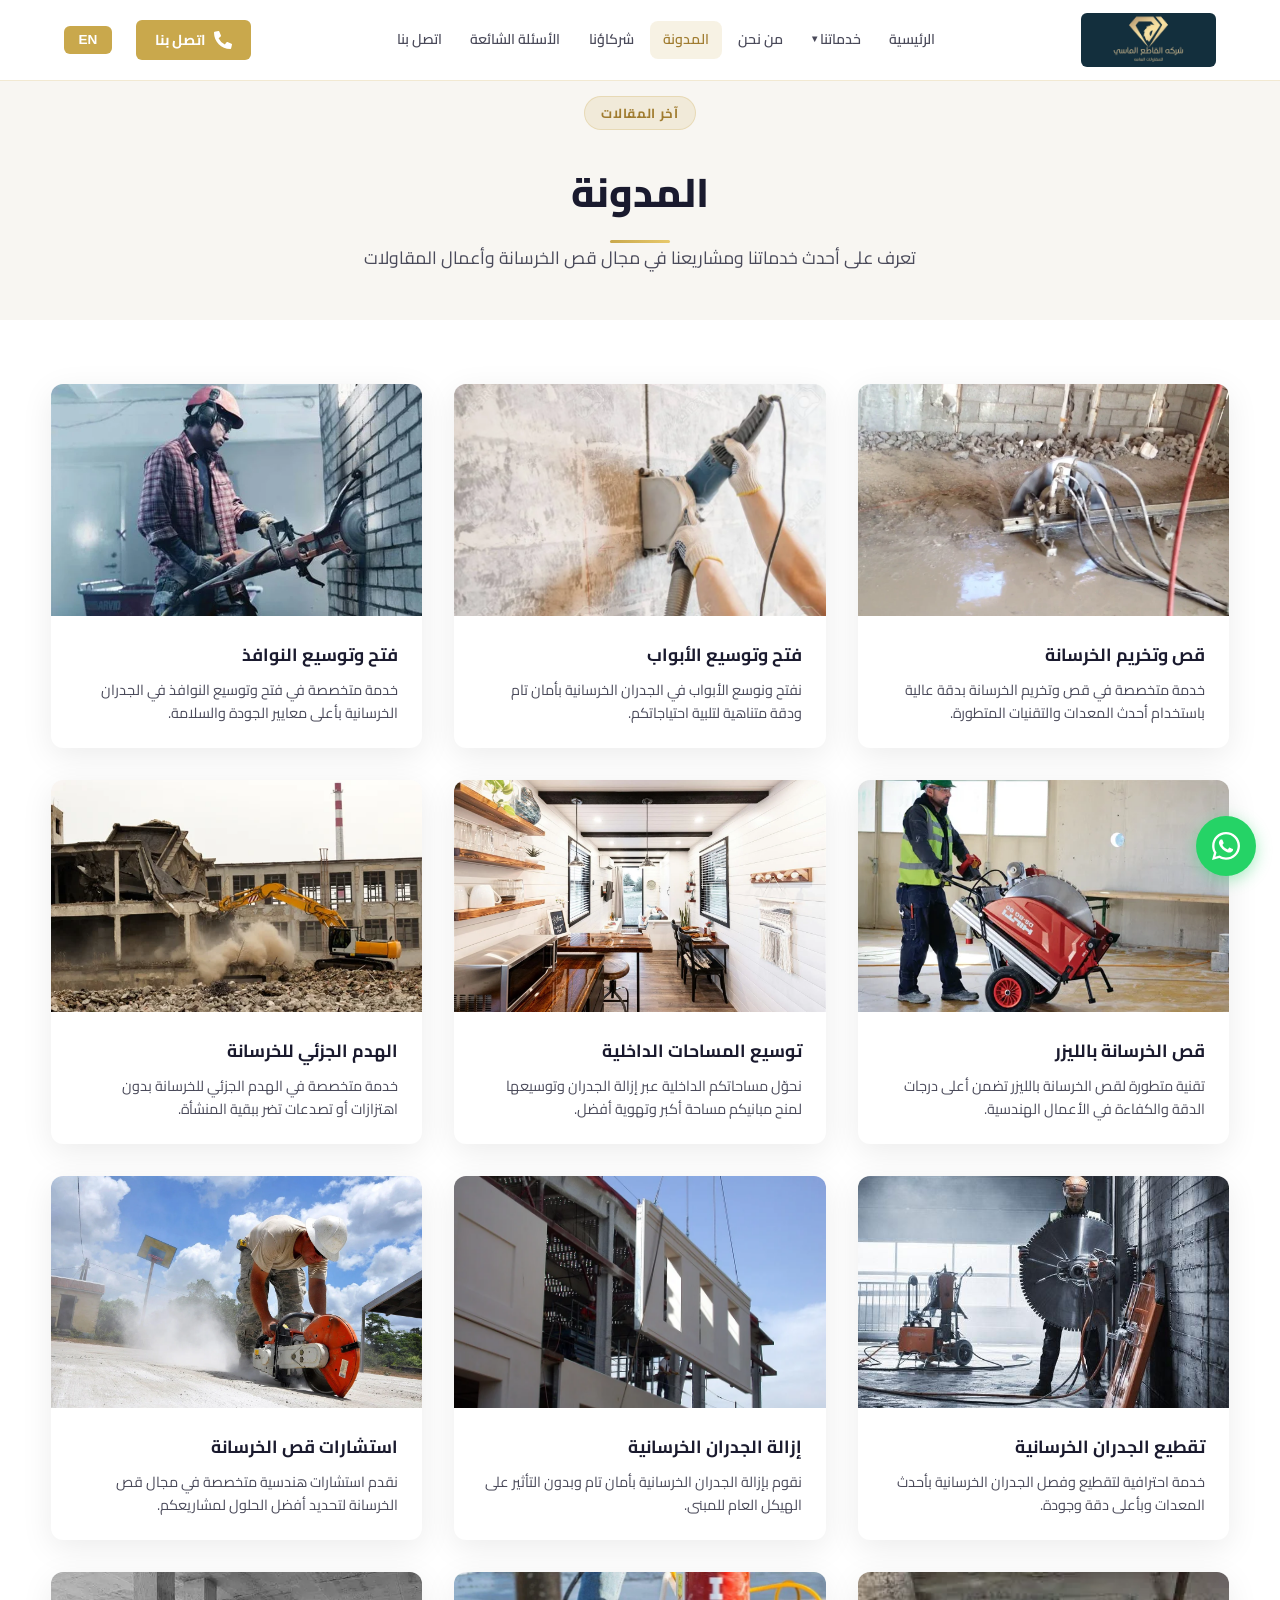
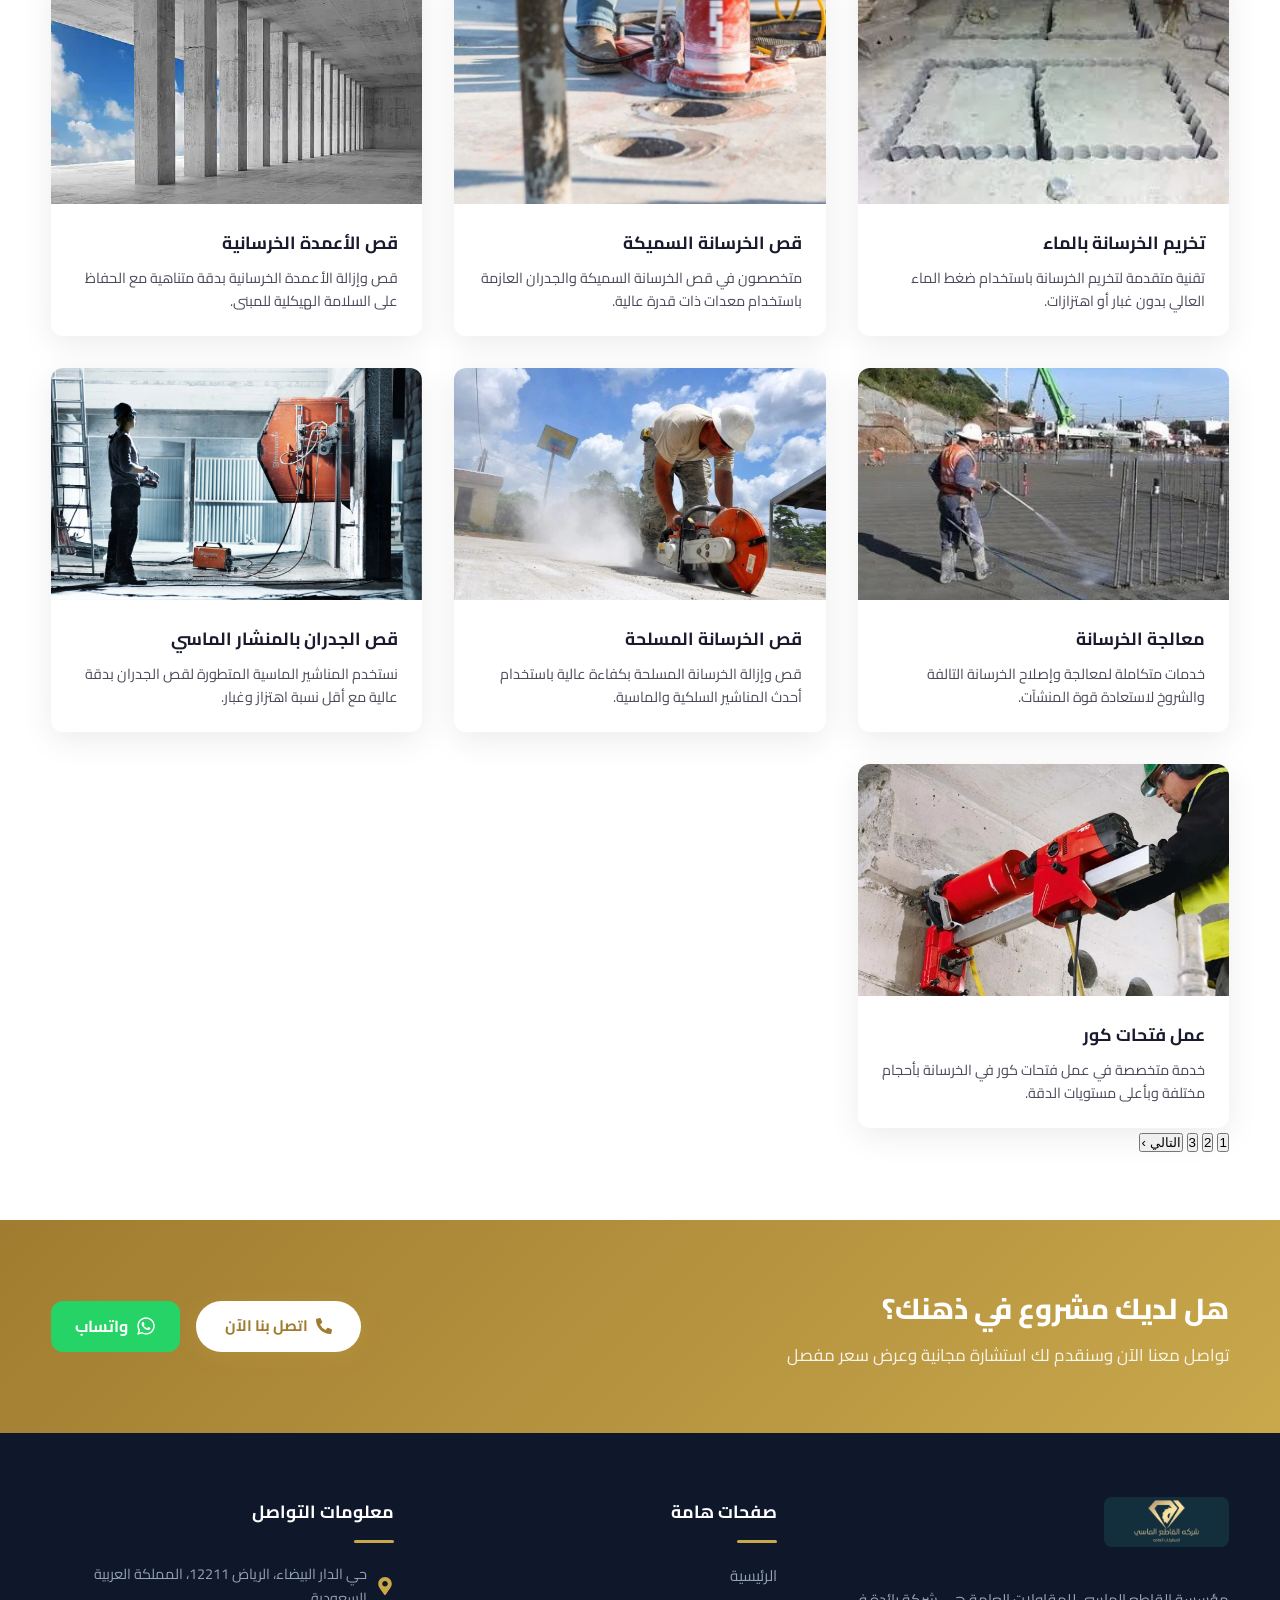
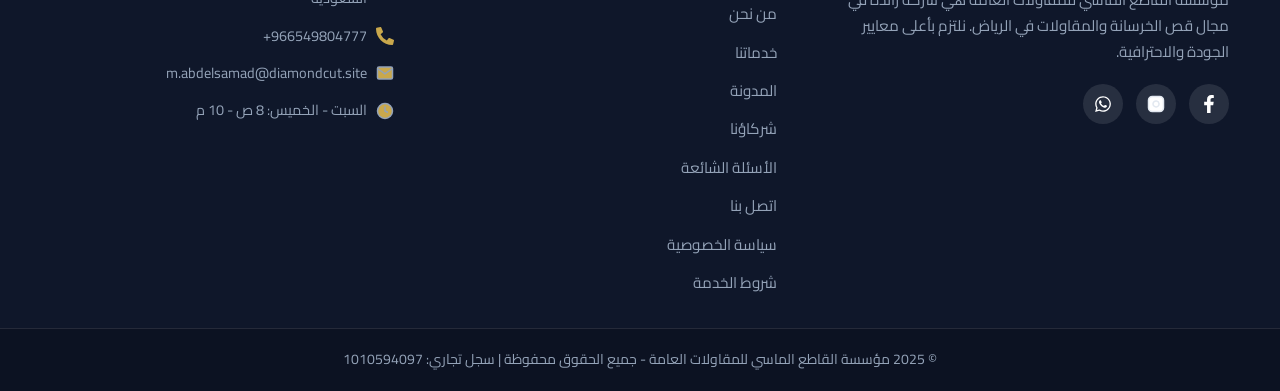
==== commit be6323a3: "Add files via upload" ====
--- a/blog.html
+++ b/blog.html
@@ -401,7 +401,7 @@
                 <a href="https://www.facebook.com/DIAMONDCUT.SA" aria-label="Facebook" class="social-link" target="_blank" data-i18n-aria="social-facebook">
                   <svg viewBox="0 0 320 512" xmlns="http://www.w3.org/2000/svg"><path d="M279.14 288l14.22-92.66h-88.91v-60.13c0-25.35 12.42-50.06 52.24-50.06h40.42V6.26S260.43 0 225.36 0c-73.22 0-121.08 44.38-121.08 124.72v70.62H22.89V288h81.39v224h100.17V288z"/></svg>
                 </a>
-                <a href="#" aria-label="Instagram" class="social-link" data-i18n-aria="social-instagram">
+                <a href="https://www.instagram.com/diamondcut.sa" aria-label="Instagram" class="social-link" target="_blank" data-i18n-aria="social-instagram">
                   <svg viewBox="0 0 24 24" fill="none" stroke="currentColor" stroke-width="2"><rect x="2" y="2" width="20" height="20" rx="5" ry="5"/><path d="M16 11.37A4 4 0 1 1 12.63 8 4 4 0 0 1 16 11.37z"/><line x1="17.5" y1="6.5" x2="17.51" y2="6.5"/></svg>
                 </a>
                 <a href="https://wa.me/966549804777" aria-label="WhatsApp" class="social-link" target="_blank" data-i18n-aria="social-whatsapp">
--- a/style.css
+++ b/style.css
@@ -6,27 +6,33 @@
 
 /* --- CSS Variables --- */
 :root {
-  --gold: #C9A84C;
-  --gold-light: #E8C96C;
-  --gold-dark: #A07C30;
+  --gold: #c9a84c;
+  --gold-light: #e8c96c;
+  --gold-dark: #a07c30;
   --gold-glow: rgba(201, 168, 76, 0.15);
-  --text-primary: #1A1A2E;
-  --text-secondary: #4A4A5A;
-  --text-muted: #8A8A9A;
-  --white: #FFFFFF;
-  --off-white: #F8F6F2;
-  --light-gray: #EEECE8;
+  --text-primary: #1a1a2e;
+  --text-secondary: #4a4a5a;
+  --text-muted: #8a8a9a;
+  --white: #ffffff;
+  --off-white: #f8f6f2;
+  --light-gray: #eeece8;
   --border: rgba(201, 168, 76, 0.25);
   --shadow: 0 8px 32px rgba(0, 0, 0, 0.08);
   --shadow-gold: 0 4px 20px rgba(201, 168, 76, 0.25);
   --radius: 12px;
   --radius-lg: 20px;
   --transition: 0.3s ease;
-  --font-main: 'Cairo', 'Tajawal', sans-serif;
+  --font-main: "Cairo", "Tajawal", sans-serif;
+  --slate-900: #0f172a;
+  --slate-200: #e2e8f0;
+  --slate-400: #94a3b8;
+  --slate-500: #64748b;
 }
 
 /* --- Reset & Base --- */
-*, *::before, *::after {
+*,
+*::before,
+*::after {
   box-sizing: border-box;
   margin: 0;
   padding: 0;
@@ -46,9 +52,19 @@
   line-height: 1.7;
 }
 
-img { max-width: 100%; display: block; }
-a { text-decoration: none; color: inherit; }
-ul { list-style: none; }
+img {
+  max-width: 100%;
+  display: block;
+}
+
+a {
+  text-decoration: none;
+  color: inherit;
+}
+
+ul {
+  list-style: none;
+}
 
 .container {
   width: 92%;
@@ -61,7 +77,12 @@
   display: inline-flex;
   align-items: center;
   gap: 0.5rem;
-  background: linear-gradient(135deg, var(--gold-light), var(--gold), var(--gold-dark));
+  background: linear-gradient(
+    135deg,
+    var(--gold-light),
+    var(--gold),
+    var(--gold-dark)
+  );
   color: var(--white);
   font-family: var(--font-main);
   font-weight: 700;
@@ -74,12 +95,23 @@
   box-shadow: var(--shadow-gold);
   white-space: nowrap;
 }
+
 .btn-primary:hover {
   transform: translateY(-2px);
   box-shadow: 0 8px 30px rgba(201, 168, 76, 0.4);
-  background: linear-gradient(135deg, var(--gold-light), var(--gold-light), var(--gold));
-}
-.btn-primary svg { width: 16px; height: 16px; fill: var(--white); }
+  background: linear-gradient(
+    135deg,
+    var(--gold-light),
+    var(--gold-light),
+    var(--gold)
+  );
+}
+
+.btn-primary svg {
+  width: 16px;
+  height: 16px;
+  fill: var(--white);
+}
 
 .btn-outline {
   display: inline-flex;
@@ -92,13 +124,14 @@
   font-size: 0.95rem;
   padding: 0.75rem 1.8rem;
   border-radius: 50px;
-  border: 2px solid rgba(255,255,255,0.8);
+  border: 2px solid rgba(255, 255, 255, 0.8);
   cursor: pointer;
   transition: var(--transition);
   white-space: nowrap;
 }
+
 .btn-outline:hover {
-  background: rgba(255,255,255,0.15);
+  background: rgba(255, 255, 255, 0.15);
   border-color: var(--gold-light);
   color: var(--gold-light);
 }
@@ -107,7 +140,7 @@
   display: inline-flex;
   align-items: center;
   gap: 0.5rem;
-  background: #25D366;
+  background: #25d366;
   color: var(--white);
   font-family: var(--font-main);
   font-weight: 700;
@@ -118,14 +151,24 @@
   cursor: pointer;
   transition: var(--transition);
 }
-.btn-whatsapp:hover { background: #1EBE5A; transform: translateY(-2px); }
-.btn-whatsapp svg { width: 18px; height: 18px; fill: white; }
+
+.btn-whatsapp:hover {
+  background: #1ebe5a;
+  transform: translateY(-2px);
+}
+
+.btn-whatsapp svg {
+  width: 18px;
+  height: 18px;
+  fill: white;
+}
 
 /* --- Section Helpers --- */
 .section-header {
   text-align: center;
   margin-bottom: 3rem;
 }
+
 .section-badge {
   display: inline-block;
   background: var(--gold-glow);
@@ -139,6 +182,7 @@
   margin-bottom: 0.8rem;
   text-transform: uppercase;
 }
+
 .section-title {
   font-size: clamp(1.6rem, 3vw, 2.4rem);
   font-weight: 800;
@@ -146,6 +190,7 @@
   line-height: 1.3;
   margin-bottom: 0.6rem;
 }
+
 .section-desc {
   font-size: 1rem;
   color: var(--text-secondary);
@@ -153,6 +198,7 @@
   margin: 0 auto;
   margin-top: 0.8rem;
 }
+
 .gold-divider {
   width: 60px;
   height: 3px;
@@ -166,7 +212,9 @@
 ============================================================ */
 .site-header {
   position: fixed;
-  top: 0; left: 0; right: 0;
+  top: 0;
+  left: 0;
+  right: 0;
   z-index: 1000;
   background: rgba(255, 255, 255, 0.95);
   backdrop-filter: blur(16px);
@@ -174,10 +222,12 @@
   border-bottom: 1px solid var(--border);
   transition: var(--transition);
 }
+
 .site-header.scrolled {
   background: rgba(255, 255, 255, 0.98);
-  box-shadow: 0 4px 24px rgba(0,0,0,0.06);
-}
+  box-shadow: 0 4px 24px rgba(0, 0, 0, 0.06);
+}
+
 .header-inner {
   display: flex;
   align-items: center;
@@ -187,7 +237,11 @@
   max-width: 1400px;
   margin: 0 auto;
 }
-.logo-wrap { flex-shrink: 0; }
+
+.logo-wrap {
+  flex-shrink: 0;
+}
+
 .logo-img {
   height: 54px;
   width: auto;
@@ -196,14 +250,21 @@
 }
 
 /* NAV */
-.main-nav { flex: 1; }
+.main-nav {
+  flex: 1;
+}
+
 .nav-list {
   display: flex;
   align-items: center;
   gap: 0.2rem;
   justify-content: center;
 }
-.nav-list > li { position: relative; }
+
+.nav-list > li {
+  position: relative;
+}
+
 .nav-link {
   display: flex;
   align-items: center;
@@ -216,11 +277,17 @@
   transition: var(--transition);
   white-space: nowrap;
 }
-.nav-link:hover, .nav-link.active {
+
+.nav-link:hover,
+.nav-link.active {
   color: var(--gold-dark);
   background: var(--gold-glow);
 }
-.nav-link .arrow { font-size: 0.7em; }
+
+.nav-link .arrow {
+  font-size: 0.7em;
+}
+
 .dropdown {
   position: absolute;
   top: calc(100% + 6px);
@@ -240,11 +307,13 @@
   z-index: 200;
   box-shadow: var(--shadow);
 }
+
 .has-dropdown:hover .dropdown {
   opacity: 1;
   visibility: visible;
   transform: translateY(0);
 }
+
 .dropdown li a {
   display: block;
   padding: 0.45rem 0.8rem;
@@ -255,60 +324,10 @@
   transition: var(--transition);
   white-space: nowrap;
 }
-.dropdown li a:hover { color: var(--gold-dark); background: var(--gold-glow); }
-
-.header-cta {
-  display: flex;
-  align-items: center;
-  gap: 0.4rem;
-  background: linear-gradient(135deg, var(--gold-light), var(--gold));
-  color: var(--white);
-  font-family: var(--font-main);
-  font-weight: 700;
-  font-size: 0.85rem;
-  padding: 0.55rem 1.2rem;
-  border-radius: 50px;
-  white-space: nowrap;
-  flex-shrink: 0;
-  transition: var(--transition);
-}
-.header-cta:hover { transform: translateY(-2px); box-shadow: var(--shadow-gold); }
-.header-cta svg { width: 14px; height: 14px; fill: var(--white); }
-
-.lang-toggle {
-  background: var(--gold);
-  color: var(--white);
-  border: none;
-  border-radius: 6px;
-  padding: 0.4rem 0.7rem;
-  font-family: var(--font-main);
-  font-weight: 700;
-  font-size: 0.85rem;
-  cursor: pointer;
-  transition: background var(--transition);
-  line-height: 1;
-  margin-inline-end: 0.75rem;
-}
-.lang-toggle:hover {
-  background: var(--gold-dark);
-}
-.hamburger {
-  display: none;
-  flex-direction: column;
-  gap: 5px;
-  background: none;
-  border: none;
-  cursor: pointer;
-  padding: 8px;
-  z-index: 1001;
-}
-.hamburger span {
-  display: block;
-  width: 25px;
-  height: 2px;
-  background: var(--gold-dark);
-  border-radius: 2px;
-  transition: var(--transition);
+
+.dropdown li a:hover {
+  color: var(--gold-dark);
+  background: var(--gold-glow);
 }
 
 /* ============================================================
@@ -321,7 +340,12 @@
   overflow: hidden;
   text-align: center;
 }
-.hero-slides { height: 100%; position: relative; }
+
+.hero-slides {
+  height: 100%;
+  position: relative;
+}
+
 .hero-slide {
   position: absolute;
   inset: 0;
@@ -330,16 +354,24 @@
   opacity: 0;
   transition: opacity 0.8s ease;
 }
-.hero-slide.active { opacity: 1; z-index: 1; }
+
+.hero-slide.active {
+  opacity: 1;
+  z-index: 1;
+}
+
 .hero-overlay {
   position: absolute;
   inset: 0;
   text-align: center;
-  background: linear-gradient(135deg,
+  background: linear-gradient(
+    135deg,
     rgba(26, 26, 46, 0.75) 0%,
     rgba(26, 26, 46, 0.55) 50%,
-    rgba(26, 26, 46, 0.4) 100%);
-}
+    rgba(26, 26, 46, 0.4) 100%
+  );
+}
+
 .hero-content {
   position: absolute;
   inset: 0;
@@ -352,6 +384,7 @@
   padding: 0 8%;
   animation: heroFade 0.8s ease forwards;
 }
+
 .hero-content-inner {
   max-width: 800px;
   width: 100%;
@@ -359,13 +392,21 @@
   flex-direction: column;
   align-items: center;
 }
+
 @keyframes heroFade {
-  from { opacity: 0; transform: translateY(30px); }
-  to { opacity: 1; transform: translateY(0); }
-}
+  from {
+    opacity: 0;
+    transform: translateY(30px);
+  }
+  to {
+    opacity: 1;
+    transform: translateY(0);
+  }
+}
+
 .hero-badge {
   display: inline-block;
-  background: rgba(255,255,255,0.12);
+  background: rgba(255, 255, 255, 0.12);
   border: 1px solid var(--gold-light);
   color: var(--gold-light);
   font-size: 0.82rem;
@@ -375,22 +416,41 @@
   margin-bottom: 1.2rem;
   letter-spacing: 0.05em;
 }
+
 .hero-title {
   font-size: clamp(2rem, 5vw, 3.5rem);
   font-weight: 900;
   color: var(--white);
   line-height: 1.2;
   margin-bottom: 1.2rem;
-  text-shadow: 0 2px 20px rgba(0,0,0,0.3);
-}
-.hero-title .gold { color: var(--gold-light); }
+  text-shadow: 0 2px 20px rgba(0, 0, 0, 0.3);
+}
+
+.hero-title .gold {
+  color: var(--gold-light);
+}
+
 .hero-desc {
   font-size: clamp(0.95rem, 1.5vw, 1.1rem);
-  color: rgba(255,255,255,0.9);
+  color: rgba(255, 255, 255, 0.9);
   max-width: 580px;
   margin-bottom: 2rem;
   line-height: 1.8;
 }
+
+.hero-years {
+  font-size: clamp(0.85rem, 1.2vw, 1rem);
+  color: var(--gold-light);
+  font-weight: 600;
+  letter-spacing: 0.08em;
+  margin-bottom: 1.8rem;
+  padding: 0.4rem 1.2rem;
+  border: 1px solid rgba(201, 168, 76, 0.3);
+  border-radius: 50px;
+  display: inline-block;
+  background: rgba(201, 168, 76, 0.08);
+}
+
 .hero-btns {
   display: flex;
   flex-wrap: wrap;
@@ -398,13 +458,14 @@
 }
 
 /* Slider Controls */
-.slide-prev, .slide-next {
+.slide-prev,
+.slide-next {
   position: absolute;
   top: 50%;
   transform: translateY(-50%);
   z-index: 10;
-  background: rgba(255,255,255,0.15);
-  border: 1px solid rgba(255,255,255,0.4);
+  background: rgba(255, 255, 255, 0.15);
+  border: 1px solid rgba(255, 255, 255, 0.4);
   color: var(--white);
   width: 48px;
   height: 48px;
@@ -416,13 +477,22 @@
   align-items: center;
   justify-content: center;
 }
-.slide-prev { right: 2%; }
-.slide-next { left: 2%; }
-.slide-prev:hover, .slide-next:hover {
+
+.slide-prev {
+  right: 2%;
+}
+
+.slide-next {
+  left: 2%;
+}
+
+.slide-prev:hover,
+.slide-next:hover {
   background: var(--gold);
   border-color: var(--gold);
   color: var(--white);
 }
+
 .slide-dots {
   position: absolute;
   bottom: 2rem;
@@ -432,16 +502,18 @@
   display: flex;
   gap: 0.5rem;
 }
+
 .slide-dot {
   width: 8px;
   height: 8px;
   border-radius: 50%;
-  background: rgba(255,255,255,0.4);
+  background: rgba(255, 255, 255, 0.4);
   border: none;
   cursor: pointer;
   transition: var(--transition);
   padding: 0;
 }
+
 .slide-dot.active {
   background: var(--gold-light);
   width: 24px;
@@ -457,24 +529,36 @@
   border-bottom: 1px solid var(--border);
   padding: 2.5rem 0;
 }
+
 .stats-grid {
   display: grid;
   grid-template-columns: repeat(4, 1fr);
   gap: 1rem;
 }
+
 .stat-item {
   text-align: center;
   padding: 1rem;
   border-left: 1px solid var(--border);
 }
-.stat-item:last-child { border-left: none; }
+
+.stat-item:last-child {
+  border-left: none;
+}
+
 .stat-num {
   font-size: clamp(2rem, 4vw, 3rem);
   font-weight: 900;
   color: var(--gold-dark);
   line-height: 1;
 }
-.stat-suffix { font-size: 1.5rem; font-weight: 700; color: var(--gold); }
+
+.stat-suffix {
+  font-size: 1.5rem;
+  font-weight: 700;
+  color: var(--gold);
+}
+
 .stat-item p {
   color: var(--text-secondary);
   font-size: 0.9rem;
@@ -489,6 +573,7 @@
   padding: 5rem 0;
   background: var(--off-white);
 }
+
 .gallery-grid {
   display: grid;
   grid-template-columns: repeat(3, 1fr);
@@ -496,31 +581,34 @@
   gap: 1rem;
   margin-top: 2.5rem;
 }
+
 .gallery-item {
   position: relative;
   border-radius: var(--radius);
   overflow: hidden;
   cursor: pointer;
 }
+
 .gallery-item img {
   width: 100%;
   height: 100%;
   object-fit: cover;
   transition: transform 0.5s ease;
 }
+
 .gallery-item:hover img {
   transform: scale(1.1);
 }
+
 .gallery-item-lg {
   grid-row: span 2;
   grid-column: span 1;
 }
+
 .gallery-item-h {
   grid-column: span 1;
 }
-.gallery-item-v {
-  grid-row: span 2;
-}
+
 .gallery-overlay {
   position: absolute;
   inset: 0;
@@ -531,9 +619,11 @@
   opacity: 0;
   transition: opacity var(--transition);
 }
+
 .gallery-item:hover .gallery-overlay {
   opacity: 1;
 }
+
 .gallery-icon {
   width: 50px;
   height: 50px;
@@ -547,179 +637,890 @@
   justify-content: center;
   transition: transform var(--transition);
 }
+
 .gallery-item:hover .gallery-icon {
   transform: rotate(90deg);
 }
 
-/* --- Lightbox --- */
+/* ===================================================
+   PROJECTS (text cards)
+=================================================== */
+.projects {
+  padding: 5rem 0;
+  position: relative;
+  background: linear-gradient(135deg, #161616 0%, #1e1e1e 40%, #1a1a2e 100%);
+  overflow: hidden;
+  isolation: isolate;
+}
+.projects::before {
+  content: '';
+  position: absolute;
+  top: -20%;
+  left: -10%;
+  width: 600px;
+  height: 600px;
+  background: radial-gradient(circle, rgba(201,168,76,0.06) 0%, transparent 70%);
+  pointer-events: none;
+}
+.projects .section-title { color: var(--white); }
+.projects .section-desc { color: rgba(255,255,255,0.65); }
+.projects .section-badge { background: rgba(201,168,76,0.15); color: var(--gold-light); border-color: rgba(201,168,76,0.3); }
+
+.projects-group { margin-bottom: 3rem; }
+.projects-group:last-child { margin-bottom: 0; }
+
+.projects-subhead {
+  display: inline-block;
+  color: var(--gold-light);
+  font-size: 1.1rem;
+  font-weight: 700;
+  letter-spacing: 0.05em;
+  padding: 0 0 0.8rem;
+  border-bottom: 2px solid rgba(201,168,76,0.25);
+  margin-bottom: 1.5rem;
+  width: 100%;
+}
+
+.projects-grid {
+  display: grid;
+  grid-template-columns: repeat(4, 1fr);
+  gap: 1rem;
+  position: relative;
+  z-index: 1;
+}
+.project-card {
+  background: rgba(255,255,255,0.04);
+  border: 1px solid rgba(255,255,255,0.08);
+  border-top: 3px solid rgba(201,168,76,0.25);
+  border-radius: var(--radius);
+  padding: 1.5rem 1.2rem;
+  display: flex;
+  flex-direction: column;
+  gap: 0.4rem;
+  transition: all 0.35s ease;
+  min-height: 160px;
+  cursor: default;
+}
+.project-card:hover {
+  background: rgba(255,255,255,0.08);
+  border-color: rgba(201,168,76,0.4);
+  border-top-color: var(--gold);
+  transform: translateY(-4px);
+  box-shadow: 0 12px 28px rgba(0,0,0,0.25);
+}
+.project-num {
+  font-size: 0.75rem;
+  font-weight: 800;
+  color: var(--gold);
+  letter-spacing: 0.1em;
+  padding: 0.15rem 0.5rem;
+  border: 1px solid rgba(201,168,76,0.25);
+  border-radius: 4px;
+  display: inline-block;
+  width: fit-content;
+  background: rgba(201,168,76,0.06);
+  margin-bottom: 0.4rem;
+}
+.project-name {
+  font-size: 0.92rem;
+  font-weight: 700;
+  color: var(--white);
+  line-height: 1.5;
+  flex: 1;
+}
+.project-loc {
+  font-size: 0.78rem;
+  color: rgba(255,255,255,0.5);
+  display: flex;
+  align-items: center;
+  gap: 0.35rem;
+  padding-top: 0.3rem;
+  border-top: 1px solid rgba(255,255,255,0.06);
+}
+.project-loc::before {
+  content: '';
+  width: 12px;
+  height: 12px;
+  flex-shrink: 0;
+  background: url("data:image/svg+xml,%3Csvg xmlns='http://www.w3.org/2000/svg' viewBox='0 0 384 512'%3E%3Cpath fill='%23c9a84c' d='M172.268 501.67C26.97 291.031 0 269.413 0 192 0 85.961 85.961 0 192 0s192 85.961 192 192c0 77.413-26.97 99.031-172.268 309.67-9.535 13.774-29.93 13.773-39.464 0zM192 272c44.183 0 80-35.817 80-80s-35.817-80-80-80-80 35.817-80 80 35.817 80 80 80z'/%3E%3C/svg%3E") no-repeat center/contain;
+}
+
+@media (max-width: 900px) {
+  .projects-grid { grid-template-columns: repeat(3, 1fr); }
+}
+@media (max-width: 768px) {
+  .projects-grid { grid-template-columns: repeat(2, 1fr); }
+}
+@media (max-width: 480px) {
+  .projects-grid { grid-template-columns: 1fr; }
+  .project-card { min-height: 130px; padding: 1.2rem 1rem; }
+}
+
+/* ===================================================
+   ABOUT SECTION
+=================================================== */
+.about {
+  padding: 5rem 0;
+}
+
+.about-grid {
+  display: grid;
+  grid-template-columns: repeat(auto-fit, minmax(320px, 1fr));
+  gap: 2.5rem;
+  align-items: start;
+}
+
+.about-img-col {
+  position: relative;
+  border-radius: var(--radius);
+  overflow: hidden;
+  aspect-ratio: 3 / 2;
+}
+
+.about-img-main {
+  position: relative;
+  height: 100%;
+  overflow: hidden;
+}
+
+.about-img-main img {
+  width: 100%;
+  height: 100%;
+  object-fit: cover;
+}
+
+.about-badge-float {
+  position: absolute;
+  top: -12px;
+  right: -12px;
+  background: var(--gold);
+  color: var(--white);
+  font-weight: 700;
+  padding: 0.4rem 0.8rem;
+  border-radius: 50px;
+}
+
+.about-badge-float .badge-num {
+  font-size: 1.4rem;
+  font-weight: 800;
+}
+
+.about-badge-float .badge-text {
+  font-size: 0.85rem;
+}
+
+.about-content {
+  display: flex;
+  flex-direction: column;
+  gap: 1.5rem;
+}
+
+.about-text {
+  line-height: 1.7;
+  color: var(--text-secondary);
+  font-size: 1rem;
+}
+
+.about-text:first-of-type {
+  margin-bottom: 1rem;
+  font-size: 1.1rem;
+  color: var(--text-primary);
+}
+
+.about-features {
+  display: grid;
+  gap: 0.8rem;
+  margin: 1.5rem 0;
+}
+
+.about-features li {
+  display: flex;
+  align-items: flex-start;
+  gap: 0.8rem;
+  font-size: 0.95rem;
+  color: var(--text-secondary);
+  padding: 0.6rem;
+}
+
+.about-features li .check {
+  font-size: 1.2rem;
+  min-width: 24px;
+  color: var(--gold);
+  flex-shrink: 0;
+  margin-top: 0.1rem;
+}
+
+.about-certs {
+  display: flex;
+  flex-wrap: wrap;
+  gap: 0.8rem;
+  margin-top: 1.5rem;
+}
+
+.cert-badge {
+  display: inline-flex;
+  align-items: center;
+  gap: 0.5rem;
+  background: var(--white);
+  border: 1px solid var(--border);
+  color: var(--text-secondary);
+  font-size: 0.875rem;
+  font-weight: 600;
+  padding: 0.5rem 1rem;
+  border-radius: 6px;
+}
+
+.cert-badge:hover {
+  background: var(--gold-glow);
+  color: var(--gold-dark);
+}
+
+.about-cta {
+  display: inline-flex;
+  align-items: center;
+  gap: 0.6rem;
+  background: var(--white);
+  color: var(--gold-dark);
+  font-weight: 700;
+  font-size: 0.95rem;
+  padding: 0.875rem 2rem;
+  border-radius: 50px;
+  border: 2px solid var(--gold);
+  transition: var(--transition);
+  margin-top: 2rem;
+}
+
+.about-cta:hover {
+  background: var(--gold);
+  color: var(--white);
+  transform: translateY(-2px);
+}
+
+.about-cta svg {
+  width: 18px;
+  height: 18px;
+  fill: var(--gold-dark);
+}
+
+/* ===================================================
+   SERVICES SECTION
+=================================================== */
+.services {
+  padding: 5rem 0;
+}
+
+.services-grid {
+  display: grid;
+  grid-template-columns: repeat(auto-fit, minmax(280px, 1fr));
+  gap: 2rem;
+  margin-top: 3rem;
+}
+
+.service-card {
+  background: var(--white);
+  border-radius: var(--radius);
+  overflow: hidden;
+  box-shadow: var(--shadow);
+  transition: all 0.4s ease;
+}
+
+.service-card:hover {
+  transform: translateY(-8px);
+  box-shadow: 0 12px 24px rgba(0, 0, 0, 0.15);
+}
+
+.service-icon {
+  width: 80px;
+  height: 80px;
+  background: var(--off-white);
+  border-radius: 50%;
+  display: flex;
+  align-items: center;
+  justify-content: center;
+  margin: 0 auto 1.5rem;
+}
+
+.service-icon svg {
+  width: 40px;
+  height: 40px;
+  fill: var(--gold-dark);
+}
+
+.service-title {
+  font-size: 1.25rem;
+  font-weight: 700;
+  color: var(--text-primary);
+  text-align: center;
+  margin-bottom: 1rem;
+}
+
+.service-description {
+  color: var(--text-secondary);
+  line-height: 1.6;
+  padding: 0 1.5rem;
+  font-size: 0.95rem;
+}
+
+.service-list {
+  margin: 1.5rem 0;
+  padding: 0 1.5rem;
+}
+
+.service-list li {
+  display: flex;
+  align-items: flex-start;
+  gap: 0.8rem;
+  padding: 0.6rem 0;
+  color: var(--text-secondary);
+  font-size: 0.9rem;
+  border-bottom: 1px solid var(--border);
+}
+
+.service-list li:last-child {
+  border-bottom: none;
+}
+
+.service-list li .check {
+  color: var(--gold);
+  font-size: 1.1rem;
+  margin-top: 0.1rem;
+  flex-shrink: 0;
+}
+
+.service-cta {
+  display: block;
+  width: 100%;
+  text-align: center;
+  padding: 1rem;
+  margin-top: 1.5rem;
+  background: var(--gold-glow);
+  color: var(--gold-dark);
+  font-weight: 700;
+  font-size: 0.95rem;
+  border-radius: 0 0 var(--radius) var(--radius);
+  transition: var(--transition);
+}
+
+.service-cta:hover {
+  background: var(--gold);
+  color: var(--white);
+}
+
+/* ===================================================
+   PARTNERS SECTION
+=================================================== */
+.partners {
+  padding: 4rem 0;
+  background: var(--off-white);
+}
+
+.partners-grid {
+  display: grid;
+  grid-template-columns: repeat(auto-fit, minmax(150px, 1fr));
+  gap: 2rem;
+  margin-top: 2.5rem;
+  align-items: center;
+  justify-items: center;
+}
+
+.partner-logo {
+  opacity: 0.7;
+  transition: all 0.3s ease;
+  filter: grayscale(100%);
+  max-width: 140px;
+  height: auto;
+}
+
+.partner-logo:hover {
+  opacity: 1;
+  transform: scale(1.05);
+  filter: grayscale(0%);
+}
+
+/* ===================================================
+   FAQ SECTION
+=================================================== */
+.faq {
+  padding: 5rem 0;
+}
+
+.faq-list {
+  display: grid;
+  gap: 1.5rem;
+  margin-top: 2.5rem;
+}
+
+.faq-item {
+  background: var(--white);
+  border-radius: var(--radius);
+  overflow: hidden;
+  box-shadow: var(--shadow);
+}
+
+.faq-item:hover {
+  transform: translateY(-4px);
+  box-shadow: 0 8px 16px rgba(0, 0, 0, 0.12);
+}
+
+.faq-q {
+  padding: 1.5rem;
+  font-weight: 600;
+  font-size: 1.1rem;
+  color: var(--text-primary);
+  cursor: pointer;
+  display: flex;
+  align-items: center;
+  justify-content: space-between;
+  transition: all 0.3s ease;
+}
+
+.faq-q:hover {
+  background: var(--gold-glow);
+}
+
+.faq-icon {
+  width: 24px;
+  height: 24px;
+  flex-shrink: 0;
+  display: flex;
+  align-items: center;
+  justify-content: center;
+  transition: transform 0.3s ease;
+}
+
+.faq-q[aria-expanded="true"] .faq-icon {
+  transform: rotate(180deg);
+}
+
+.faq-a {
+  max-height: 0;
+  overflow: hidden;
+  transition: max-height 0.4s ease;
+  background: var(--off-white);
+}
+
+.faq-item.active .faq-a {
+  max-height: 200px;
+  padding: 0 1.5rem 1.5rem;
+}
+
+.faq-a p {
+  color: var(--text-secondary);
+  line-height: 1.6;
+  font-size: 0.95rem;
+}
+
+/* ===================================================
+   CONTACT SECTION
+=================================================== */
+.contact {
+  padding: 5rem 0;
+  background: var(--off-white);
+}
+
+.contact-container {
+  display: grid;
+  grid-template-columns: 1fr 1fr;
+  gap: 3rem;
+  margin-top: 3rem;
+  align-items: start;
+}
+
+.contact-info {
+  display: flex;
+  flex-direction: column;
+  gap: 2rem;
+}
+
+.contact-item {
+  display: flex;
+  align-items: flex-start;
+  gap: 1rem;
+  padding: 1.2rem;
+  background: var(--white);
+  border-radius: var(--radius);
+  box-shadow: var(--shadow);
+}
+
+.contact-item:hover {
+  transform: translateX(-4px);
+  box-shadow: 0 8px 16px rgba(0, 0, 0, 0.12);
+}
+
+.contact-item-icon {
+  width: 48px;
+  height: 48px;
+  background: var(--gold-glow);
+  border-radius: 50px;
+  display: flex;
+  align-items: center;
+  justify-content: center;
+  flex-shrink: 0;
+}
+
+.contact-item-icon svg {
+  width: 24px;
+  height: 24px;
+  fill: var(--gold-dark);
+}
+
+.contact-item-text h4 {
+  font-size: 1.1rem;
+  font-weight: 600;
+  color: var(--text-primary);
+  margin-bottom: 0.4rem;
+}
+
+.contact-item-text p {
+  color: var(--text-secondary);
+  font-size: 0.9rem;
+  line-height: 1.5;
+}
+
+.contact-form {
+  background: var(--white);
+  border-radius: var(--radius);
+  padding: 2.5rem;
+  box-shadow: var(--shadow);
+}
+
+.form-group {
+  margin-bottom: 1.5rem;
+}
+
+.form-label {
+  display: block;
+  margin-bottom: 0.5rem;
+  font-weight: 600;
+  color: var(--text-primary);
+  font-size: 0.95rem;
+}
+
+.form-input,
+.form-textarea,
+.form-select {
+  width: 100%;
+  padding: 0.875rem 1rem;
+  border: 1px solid var(--border);
+  border-radius: var(--radius);
+  font-family: var(--font-main);
+  font-size: 0.95rem;
+  background: var(--white);
+  color: var(--text-primary);
+  transition: var(--transition);
+}
+
+.form-input:focus,
+.form-textarea:focus,
+.form-select:focus {
+  outline: none;
+  border-color: var(--gold);
+}
+
+.form-input::placeholder,
+.form-textarea::placeholder,
+.form-select::placeholder {
+  color: var(--text-muted);
+}
+
+.form-textarea {
+  min-height: 120px;
+  resize: vertical;
+}
+
+.submit-btn {
+  width: 100%;
+  padding: 1rem;
+  font-size: 1rem;
+  font-weight: 700;
+}
+
+/* ===================================================
+   FOOTER
+=================================================== */
+.footer {
+  background: var(--slate-900);
+  color: var(--slate-200);
+  padding: 4rem 0 2rem;
+}
+
+.footer-content {
+  display: grid;
+  grid-template-columns: repeat(auto-fit, minmax(250px, 1fr));
+  gap: 2.5rem;
+  margin-bottom: 2rem;
+}
+
+.footer-logo {
+  display: flex;
+  align-items: center;
+  gap: 0.8rem;
+  margin-bottom: 1.5rem;
+}
+
+.footer-logo-img {
+  height: 40px;
+  width: auto;
+}
+
+.footer-logo-text {
+  font-size: 1.5rem;
+  font-weight: 800;
+  color: var(--white);
+}
+
+.footer-logo-text .gold {
+  color: var(--gold-light);
+}
+
+.footer h3 {
+  font-size: 1.2rem;
+  font-weight: 700;
+  color: var(--white);
+  margin-bottom: 1.2rem;
+}
+
+.footer-links {
+  display: flex;
+  flex-direction: column;
+  gap: 0.8rem;
+}
+
+.footer-link {
+  display: flex;
+  align-items: center;
+  gap: 0.6rem;
+  color: var(--slate-200);
+  font-size: 0.95rem;
+  transition: all 0.3s ease;
+  padding: 0.4rem 0;
+}
+
+.footer-link:hover {
+  color: var(--white);
+  transform: translateX(-4px);
+}
+
+.footer-link svg {
+  width: 20px;
+  height: 20px;
+  flex-shrink: 0;
+}
+
+.footer-bottom {
+  text-align: center;
+  padding-top: 2rem;
+  border-top: 1px solid rgba(255, 255, 255, 0.1);
+  font-size: 0.875rem;
+  color: var(--slate-400);
+}
+.footer-credit {
+  margin-top: 0.5rem;
+  font-size: 0.8rem;
+  opacity: 0.7;
+}
+.footer-credit strong {
+  color: var(--gold-light);
+}
+.footer-credit a {
+  color: var(--gold-light);
+  text-decoration: none;
+}
+
+/* ===================================================
+   WHATSAPP FLOATING BUTTON
+=================================================== */
+.whatsapp-float {
+  position: fixed;
+  bottom: 24px;
+  right: 24px;
+  width: 60px;
+  height: 60px;
+  background: #25d366;
+  border-radius: 50%;
+  display: flex;
+  align-items: center;
+  justify-content: center;
+  box-shadow: 0 4px 16px rgba(37, 211, 102, 0.4);
+  z-index: 1000;
+  transition: transform 0.3s ease, box-shadow 0.3s ease;
+}
+.whatsapp-float:hover {
+  transform: scale(1.1);
+  box-shadow: 0 6px 24px rgba(37, 211, 102, 0.5);
+}
+.whatsapp-float svg {
+  width: 32px;
+  height: 32px;
+  fill: #fff;
+}
+
+/* ===================================================
+   HEADER CONTROLS
+=================================================== */
+.hamburger {
+  display: none;
+  flex-direction: column;
+  gap: 5px;
+  background: none;
+  border: none;
+  cursor: pointer;
+  padding: 6px;
+  z-index: 1001;
+}
+.hamburger span {
+  display: block;
+  width: 26px;
+  height: 3px;
+  background: var(--text-primary);
+  border-radius: 2px;
+  transition: var(--transition);
+}
+.hamburger.active span:nth-child(1) {
+  transform: translateY(8px) rotate(45deg);
+}
+.hamburger.active span:nth-child(2) {
+  opacity: 0;
+}
+.hamburger.active span:nth-child(3) {
+  transform: translateY(-8px) rotate(-45deg);
+}
+
+.lang-toggle {
+  background: var(--gold);
+  color: var(--white);
+  border: none;
+  padding: 0.4rem 0.9rem;
+  border-radius: 6px;
+  font-weight: 700;
+  font-size: 0.85rem;
+  cursor: pointer;
+  transition: var(--transition);
+  white-space: nowrap;
+}
+.lang-toggle:hover {
+  background: var(--gold-dark);
+}
+
+.header-cta {
+  display: inline-flex;
+  align-items: center;
+  gap: 0.5rem;
+  background: var(--gold);
+  color: var(--white);
+  padding: 0.5rem 1.2rem;
+  border-radius: 6px;
+  font-weight: 700;
+  font-size: 0.9rem;
+  transition: var(--transition);
+  white-space: nowrap;
+}
+.header-cta:hover {
+  background: var(--gold-dark);
+}
+.header-cta svg {
+  width: 18px;
+  height: 18px;
+  fill: var(--white);
+}
+
+/* ===================================================
+   LIGHTBOX (Gallery Viewer)
+=================================================== */
 .lightbox {
+  display: none;
   position: fixed;
   inset: 0;
-  z-index: 99999;
-  background: rgba(0, 0, 0, 0.85);
-  display: flex;
+  background: rgba(0, 0, 0, 0.92);
+  z-index: 9999;
   align-items: center;
   justify-content: center;
-  padding: 2rem;
-  opacity: 0;
-  visibility: hidden;
-  transition: opacity 0.3s ease, visibility 0.3s ease;
 }
 .lightbox.active {
-  opacity: 1;
-  visibility: visible;
+  display: flex;
 }
 .lightbox-img {
   max-width: 90vw;
   max-height: 85vh;
   object-fit: contain;
   border-radius: 8px;
-  box-shadow: 0 10px 40px rgba(0,0,0,0.5);
 }
 .lightbox-close {
   position: absolute;
-  top: 1.5rem;
-  left: 1.5rem;
-  width: 40px;
-  height: 40px;
+  top: 20px;
+  right: 20px;
+  background: none;
   border: none;
-  border-radius: 50%;
-  background: rgba(255,255,255,0.15);
-  color: var(--white);
-  font-size: 1.6rem;
+  color: #fff;
+  font-size: 2.5rem;
   cursor: pointer;
-  display: flex;
-  align-items: center;
-  justify-content: center;
-  transition: background var(--transition);
-}
-.lightbox-close:hover {
-  background: var(--gold);
+  z-index: 10;
+  line-height: 1;
 }
 .lightbox-nav {
   position: absolute;
   top: 50%;
   transform: translateY(-50%);
-  width: 44px;
-  height: 44px;
+  background: rgba(255, 255, 255, 0.15);
   border: none;
-  border-radius: 50%;
-  background: rgba(255,255,255,0.12);
-  color: var(--white);
-  font-size: 1.4rem;
+  color: #fff;
+  font-size: 2rem;
+  padding: 0.8rem 1rem;
   cursor: pointer;
-  display: flex;
-  align-items: center;
-  justify-content: center;
-  transition: background var(--transition);
+  border-radius: 6px;
+  transition: background 0.3s;
 }
 .lightbox-nav:hover {
-  background: var(--gold);
-}
-.lightbox-prev {
-  right: 1.5rem;
-}
-.lightbox-next {
-  left: 1.5rem;
-}
-
-@media (max-width: 768px) {
-  .gallery-grid {
-    grid-template-columns: repeat(2, 1fr);
-    grid-auto-rows: 160px;
-  }
-  .gallery-item-lg,
-  .gallery-item-v {
-    grid-row: span 1;
-  }
-  .lightbox-img {
-    max-width: 95vw;
-    max-height: 70vh;
-  }
-  .lightbox-prev { right: 0.5rem; }
-  .lightbox-next { left: 0.5rem; }
-}
-@media (max-width: 480px) {
-  .gallery-grid {
-    grid-template-columns: 1fr 1fr;
-    grid-auto-rows: 130px;
-  }
-}
-
-/* ============================================================
-   SERVICES
-============================================================ */
-.services {
-  padding: 5rem 0;
-  background: var(--white);
-}
-.services-grid {
-  display: grid;
-  grid-template-columns: repeat(3, 1fr);
-  gap: 1.8rem;
-}
-.service-card {
-  background: var(--white);
-  border-radius: var(--radius-lg);
-  overflow: hidden;
-  box-shadow: 0 2px 16px rgba(0, 0, 0, 0.05);
-  transition: var(--transition);
-  border: 1px solid var(--light-gray);
-}
-.service-card:hover {
-  transform: translateY(-8px);
-  box-shadow: 0 16px 40px rgba(0, 0, 0, 0.08), var(--shadow-gold);
-  border-color: var(--border);
-}
+  background: rgba(255, 255, 255, 0.3);
+}
+.lightbox-prev { left: 20px; }
+.lightbox-next { right: 20px; }
+
+/* ===================================================
+   SERVICE CARDS (internal elements)
+=================================================== */
 .service-img-wrap {
   position: relative;
-  height: 200px;
   overflow: hidden;
+  aspect-ratio: 16 / 10;
 }
 .service-img-wrap img {
   width: 100%;
   height: 100%;
   object-fit: cover;
-  transition: transform 0.5s ease;
-}
-.service-card:hover .service-img-wrap img { transform: scale(1.08); }
+  transition: transform 0.4s ease;
+}
+.service-card:hover .service-img-wrap img {
+  transform: scale(1.08);
+}
 .service-overlay {
   position: absolute;
   inset: 0;
-  background: rgba(26, 26, 46, 0.7);
+  background: rgba(0, 0, 0, 0.55);
   display: flex;
   align-items: center;
   justify-content: center;
   opacity: 0;
-  transition: var(--transition);
-}
-.service-card:hover .service-overlay { opacity: 1; }
+  transition: opacity 0.35s ease;
+}
+.service-card:hover .service-overlay {
+  opacity: 1;
+}
 .service-btn {
-  background: linear-gradient(135deg, var(--gold), var(--gold-dark));
+  background: var(--gold);
   color: var(--white);
-  font-family: var(--font-main);
-  font-weight: 700;
-  font-size: 0.88rem;
-  padding: 0.6rem 1.4rem;
-  border-radius: 50px;
-  transition: var(--transition);
-}
-.service-btn:hover { background: var(--gold-light); }
+  padding: 0.6rem 1.5rem;
+  border-radius: 6px;
+  font-weight: 700;
+  font-size: 0.9rem;
+  transition: background 0.3s;
+}
+.service-btn:hover {
+  background: var(--gold-dark);
+}
 .service-body {
   padding: 1.5rem;
 }
-.service-icon {
-  width: 44px;
-  height: 44px;
-  background: linear-gradient(135deg, var(--gold-glow), transparent);
-  border: 1px solid var(--border);
-  border-radius: 10px;
-  display: flex;
-  align-items: center;
-  justify-content: center;
-  margin-bottom: 0.8rem;
-}
-.service-icon svg { width: 22px; height: 22px; stroke: var(--gold); }
 .service-body h3 {
   font-size: 1.05rem;
   font-weight: 700;
@@ -727,292 +1528,222 @@
   margin-bottom: 0.5rem;
 }
 .service-body p {
+  color: var(--text-secondary);
+  font-size: 0.9rem;
+  line-height: 1.6;
+}
+
+/* --- Dark Glass Services (7 new PNG cards) --- */
+.services-dark {
+  background: linear-gradient(135deg, #15151f 0%, #1f1c2b 100%);
+  color: #fff;
+}
+.services-dark .section-title { color: #fff; }
+.services-dark .section-desc  { color: #b9b9cc; }
+
+.svc-card {
+  position: relative;
+  border-radius: var(--radius-lg);
+  padding: 1px;
+  background: linear-gradient(145deg, rgba(201,168,76,0.5), rgba(201,168,76,0));
+  cursor: pointer;
+  transition: transform 0.4s cubic-bezier(0.22, 1, 0.36, 1), box-shadow 0.4s ease;
+}
+.svc-card:hover {
+  transform: translateY(-8px);
+  box-shadow: var(--shadow-gold);
+}
+.svc-card:focus-visible {
+  outline: 2px solid var(--gold-light);
+  outline-offset: 3px;
+}
+.svc-card-inner {
+  background: rgba(255,255,255,0.04);
+  backdrop-filter: blur(6px);
+  -webkit-backdrop-filter: blur(6px);
+  border: 1px solid rgba(201,168,76,0.18);
+  border-radius: calc(var(--radius-lg) - 1px);
+  padding: 1.5rem;
+  height: 100%;
+  display: flex;
+  flex-direction: column;
+  align-items: center;
+  text-align: center;
+}
+.svc-img {
+  width: 100%;
+  aspect-ratio: 16 / 10;
+  display: flex;
+  align-items: center;
+  justify-content: center;
+  margin-bottom: 1rem;
+}
+.svc-img img {
+  max-width: 100%;
+  max-height: 140px;
+  object-fit: contain;
+  filter: drop-shadow(0 8px 18px rgba(0,0,0,0.45));
+  animation: svcFloat 4s ease-in-out infinite;
+}
+@keyframes svcFloat {
+  0%, 100% { transform: translateY(0); }
+  50%      { transform: translateY(-8px); }
+}
+.svc-index {
+  font-size: 0.75rem;
+  letter-spacing: 2px;
+  color: var(--gold-light);
+  font-weight: 700;
+  margin-bottom: 0.25rem;
+}
+.svc-body h3 {
+  color: #fff;
+  font-size: 1.1rem;
+  font-weight: 800;
+  margin: 0.4rem 0 0.5rem;
+}
+.svc-tag {
+  color: #b9b9cc;
   font-size: 0.88rem;
-  color: var(--text-secondary);
-  line-height: 1.7;
-}
-
-/* ============================================================
-   ABOUT
-============================================================ */
-.about {
-  padding: 5rem 0;
-  background: var(--off-white);
-}
-.about-grid {
-  display: grid;
-  grid-template-columns: 1fr 1.1fr;
-  gap: 4rem;
-  align-items: center;
-}
-.about-img-col { position: relative; }
-.about-img-main {
-  border-radius: var(--radius-lg);
-  overflow: hidden;
-  box-shadow: var(--shadow);
-}
-.about-img-main img {
-  width: 100%;
-  height: 480px;
-  object-fit: cover;
-}
-.about-badge-float {
+  line-height: 1.6;
+  min-height: 2.8em;
+  margin: 0;
+}
+.svc-view {
+  margin-top: auto;
+  padding-top: 1rem;
+  color: var(--gold-light);
+  font-weight: 700;
+  font-size: 0.9rem;
+  transition: color 0.3s ease;
+}
+.svc-card:hover .svc-view { color: var(--gold); }
+.services-dark .services-grid {
+  margin-top: 3rem;
+}
+
+/* Modal — illustration variant (transparent PNGs) */
+.modal-img.is-illustration {
+  background: #15151f;
+  aspect-ratio: auto;
+  padding: 1.5rem;
+  display: flex;
+  align-items: center;
+  justify-content: center;
+}
+.modal-img.is-illustration img {
+  object-fit: contain;
+  max-height: 340px;
+  width: auto;
+  height: auto;
+}
+
+/* ===================================================
+   ONGOING GALLERY OVERLAY
+=================================================== */
+.ongoing-overlay {
   position: absolute;
-  bottom: -1.5rem;
-  left: -1.5rem;
-  background: linear-gradient(135deg, var(--gold), var(--gold-dark));
-  color: var(--white);
-  border-radius: var(--radius);
-  padding: 1.2rem 1.5rem;
-  text-align: center;
-  box-shadow: var(--shadow-gold);
-  min-width: 120px;
-}
-.badge-num {
-  display: block;
-  font-size: 2rem;
-  font-weight: 900;
-  line-height: 1;
-}
-.badge-text {
-  display: block;
-  font-size: 0.82rem;
-  font-weight: 700;
-  margin-top: 0.2rem;
-}
-.about-text {
-  color: var(--text-secondary);
-  font-size: 0.95rem;
-  line-height: 1.9;
-  margin-bottom: 1rem;
-}
-.about-features {
-  margin: 1.5rem 0;
-  display: flex;
-  flex-direction: column;
-  gap: 0.5rem;
-}
-.about-features li {
-  display: flex;
-  align-items: center;
-  gap: 0.6rem;
-  font-size: 0.92rem;
-  font-weight: 600;
-  color: var(--text-primary);
-}
-.check {
-  display: inline-flex;
+  inset: 0;
+  background: rgba(0, 0, 0, 0.5);
+  display: flex;
   align-items: center;
   justify-content: center;
-  width: 22px;
-  height: 22px;
-  background: linear-gradient(135deg, var(--gold), var(--gold-dark));
-  color: var(--white);
-  border-radius: 50%;
-  font-size: 0.75rem;
-  font-weight: 900;
-  flex-shrink: 0;
-}
-.about-certs {
-  display: flex;
-  flex-wrap: wrap;
-  gap: 0.5rem;
-  margin-bottom: 1.5rem;
-}
-.cert-badge {
-  background: var(--white);
-  border: 1px solid var(--border);
-  color: var(--text-secondary);
-  font-size: 0.78rem;
-  font-weight: 600;
-  padding: 0.3rem 0.8rem;
-  border-radius: 50px;
-}
-
-/* ============================================================
-   WHY US
-============================================================ */
+  opacity: 0;
+  transition: opacity 0.35s ease;
+}
+.ongoing-item:hover .ongoing-overlay {
+  opacity: 1;
+}
+.ongoing-icon {
+  color: #fff;
+  font-size: 2.5rem;
+  font-weight: 700;
+}
+
+/* ===================================================
+   WHY US SECTION
+=================================================== */
 .why-us {
   padding: 5rem 0;
   background: var(--off-white);
-  position: relative;
-  overflow: hidden;
-}
-.why-us::before {
-  content: '';
-  position: absolute;
-  top: -50%;
-  right: -20%;
-  width: 600px;
-  height: 600px;
-  background: radial-gradient(circle, var(--gold-glow) 0%, transparent 70%);
-  pointer-events: none;
-}
-.why-us .section-title { color: var(--text-primary); }
-.why-us .section-badge { background: var(--gold-glow); color: var(--gold-dark); border-color: var(--border); }
+}
 .why-grid {
   display: grid;
   grid-template-columns: repeat(3, 1fr);
-  gap: 1.5rem;
+  gap: 2rem;
+  margin-top: 2.5rem;
 }
 .why-card {
   background: var(--white);
-  border: 1px solid var(--light-gray);
-  border-radius: var(--radius-lg);
-  padding: 2rem 1.5rem;
+  border-radius: var(--radius);
+  padding: 2rem;
   text-align: center;
+  box-shadow: var(--shadow);
   transition: var(--transition);
 }
 .why-card:hover {
-  background: var(--white);
-  border-color: var(--gold);
   transform: translateY(-6px);
-  box-shadow: var(--shadow-gold);
+  box-shadow: 0 12px 32px rgba(0, 0, 0, 0.1);
 }
 .why-icon {
-  width: 64px;
-  height: 64px;
-  background: linear-gradient(135deg, var(--gold-glow), rgba(201,168,76,0.08));
-  border: 1px solid var(--gold);
-  border-radius: var(--radius);
+  width: 60px;
+  height: 60px;
+  background: var(--gold-glow);
+  border-radius: 50%;
   display: flex;
   align-items: center;
   justify-content: center;
   margin: 0 auto 1.2rem;
-  transition: var(--transition);
-}
-.why-card:hover .why-icon { background: linear-gradient(135deg, var(--gold), var(--gold-dark)); }
-.why-icon svg { width: 28px; height: 28px; stroke: var(--gold); transition: var(--transition); }
-.why-card:hover .why-icon svg { stroke: var(--white); }
-.why-card h3 { color: var(--text-primary); font-size: 1rem; font-weight: 700; margin-bottom: 0.6rem; }
-.why-card p { color: var(--text-secondary); font-size: 0.88rem; line-height: 1.7; }
-
-/* ============================================================
+}
+.why-icon svg {
+  width: 28px;
+  height: 28px;
+  stroke: var(--gold-dark);
+}
+.why-card h3 {
+  font-size: 1.1rem;
+  font-weight: 700;
+  color: var(--text-primary);
+  margin-bottom: 0.6rem;
+}
+.why-card p {
+  color: var(--text-secondary);
+  font-size: 0.9rem;
+  line-height: 1.6;
+}
+
+/* ===================================================
    PARTNERS
-============================================================ */
-.partners {
-  padding: 80px 0;
-  background: var(--off-white);
-}
-.partners-grid {
-  display: grid;
-  grid-template-columns: repeat(3, 1fr);
-  gap: 1.5rem;
-  margin-top: 2.5rem;
-}
+=================================================== */
 .partner-item {
   background: var(--white);
-  border: 1px solid var(--light-gray);
   border-radius: var(--radius);
-  padding: 1.75rem 1.5rem;
+  overflow: hidden;
+  box-shadow: var(--shadow);
+  cursor: pointer;
+  transition: var(--transition);
   display: flex;
   align-items: center;
   justify-content: center;
-  transition: var(--transition);
-  box-shadow: 0 2px 12px rgba(0,0,0,0.04);
-}
-.partner-item:hover { border-color: var(--gold); box-shadow: var(--shadow-gold); }
+  padding: 1rem;
+}
+.partner-item:hover {
+  transform: translateY(-4px);
+  box-shadow: 0 8px 24px rgba(0, 0, 0, 0.12);
+}
 .partner-item img {
-  height: 60px;
+  max-height: 80px;
   width: auto;
   object-fit: contain;
-  filter: grayscale(40%);
-  transition: var(--transition);
-}
-.partner-item:hover img { filter: none; }
-
-/* ============================================================
-   FAQ
-============================================================ */
-.faq {
-  padding: 5rem 0;
-  background: var(--off-white);
-}
-.faq-list {
-  max-width: 800px;
-  margin: 0 auto;
-  display: flex;
-  flex-direction: column;
-  gap: 0.8rem;
-}
-.faq-item {
-  border: 1px solid var(--light-gray);
-  border-radius: var(--radius);
-  overflow: hidden;
-  transition: var(--transition);
-  background: var(--white);
-}
-.faq-item.active, .faq-item:hover { border-color: var(--gold); }
-.faq-q {
-  width: 100%;
-  display: flex;
-  align-items: center;
-  justify-content: space-between;
-  gap: 1rem;
-  padding: 1.1rem 1.4rem;
-  background: var(--white);
-  border: none;
-  cursor: pointer;
-  font-family: var(--font-main);
-  font-size: 0.95rem;
-  font-weight: 700;
-  color: var(--text-primary);
-  text-align: right;
-  transition: var(--transition);
-}
-.faq-item.active .faq-q { background: linear-gradient(135deg, var(--gold-glow), transparent); color: var(--text-primary); }
-.faq-icon {
-  flex-shrink: 0;
-  width: 28px;
-  height: 28px;
-  border-radius: 50%;
-  background: var(--off-white);
-  border: 1px solid var(--border);
-  display: flex;
-  align-items: center;
-  justify-content: center;
-  font-size: 1.2rem;
-  color: var(--gold);
-  transition: var(--transition);
-  line-height: 1;
-}
-.faq-item.active .faq-icon {
-  background: var(--gold);
+}
+
+/* ===================================================
+   CTA STRIP
+=================================================== */
+.cta-strip {
+  padding: 4rem 0;
+  background: linear-gradient(135deg, var(--gold-dark), var(--gold));
   color: var(--white);
-  transform: rotate(45deg);
-}
-.faq-a {
-  max-height: 0;
-  overflow: hidden;
-  transition: max-height 0.4s ease;
-}
-.faq-item.active .faq-a { max-height: 200px; }
-.faq-a p {
-  padding: 1rem 1.4rem 1.2rem;
-  font-size: 0.9rem;
-  color: var(--text-secondary);
-  line-height: 1.9;
-  border-top: 1px solid var(--border);
-}
-
-/* ============================================================
-   CTA STRIP
-============================================================ */
-.cta-strip {
-  padding: 3.5rem 0;
-  background: linear-gradient(135deg, var(--gold-dark) 0%, var(--gold) 50%, var(--gold-light) 100%);
-  position: relative;
-  overflow: hidden;
-}
-.cta-strip::before {
-  content: '◆';
-  position: absolute;
-  font-size: 20rem;
-  color: rgba(255,255,255,0.08);
-  left: -4rem;
-  top: -5rem;
-  line-height: 1;
-  pointer-events: none;
 }
 .cta-content {
   display: flex;
@@ -1021,674 +1752,613 @@
   gap: 2rem;
   flex-wrap: wrap;
 }
-.cta-text h2 { font-size: 1.7rem; font-weight: 800; color: var(--white); }
-.cta-text p { color: rgba(255,255,255,0.8); font-size: 0.95rem; margin-top: 0.3rem; }
-.cta-actions { display: flex; gap: 1rem; flex-wrap: wrap; }
-.cta-strip .btn-primary {
+.cta-text h2 {
+  font-size: 1.8rem;
+  font-weight: 800;
+  margin-bottom: 0.5rem;
+}
+.cta-text p {
+  font-size: 1.05rem;
+  opacity: 0.9;
+}
+.cta-actions {
+  display: flex;
+  gap: 1rem;
+  flex-wrap: wrap;
+}
+.cta-actions .btn-primary {
   background: var(--white);
   color: var(--gold-dark);
-  box-shadow: 0 4px 20px rgba(0,0,0,0.15);
-}
-.cta-strip .btn-primary:hover { background: var(--off-white); }
-.cta-strip .btn-primary svg { fill: var(--gold-dark); }
-.cta-strip .btn-whatsapp {
-  background: rgba(255,255,255,0.2);
+}
+.cta-actions .btn-primary:hover {
+  background: var(--off-white);
+}
+.cta-actions .btn-primary svg {
+  fill: var(--gold-dark);
+}
+.btn-whatsapp {
+  display: inline-flex;
+  align-items: center;
+  gap: 0.5rem;
+  background: #25d366;
   color: var(--white);
-}
-.cta-strip .btn-whatsapp:hover { background: #25D366; }
-
-/* ============================================================
-   CONTACT
-============================================================ */
-.contact {
-  padding: 5rem 0;
-  background: var(--white);
-}
+  padding: 0.75rem 1.5rem;
+  border-radius: var(--radius);
+  font-weight: 700;
+  font-size: 1rem;
+  transition: background 0.3s;
+}
+.btn-whatsapp:hover {
+  background: #1ebe5d;
+}
+.btn-whatsapp svg {
+  width: 20px;
+  height: 20px;
+  fill: var(--white);
+}
+
+/* ===================================================
+   CONTACT SECTION (updated classes)
+=================================================== */
 .contact-grid {
   display: grid;
-  grid-template-columns: 1fr 1fr;
+  grid-template-columns: 1.2fr 0.8fr;
   gap: 3rem;
-}
-.contact-form {
+  margin-top: 3rem;
+  align-items: start;
+}
+.contact-form-col {
+  background: var(--white);
+  border-radius: var(--radius);
+  padding: 2.5rem;
+  box-shadow: var(--shadow);
+}
+.form-title {
+  font-size: 1.3rem;
+  font-weight: 700;
+  color: var(--text-primary);
+  margin-bottom: 1.5rem;
+}
+.req {
+  color: #e74c3c;
+  font-weight: 700;
+}
+.form-submit {
+  width: 100%;
+  padding: 1rem;
+  font-size: 1rem;
+  font-weight: 700;
+  cursor: pointer;
+  border: none;
+  margin-top: 0.5rem;
+}
+.form-success {
+  display: none;
+  margin-top: 1rem;
+  padding: 1rem;
+  background: #d4edda;
+  color: #155724;
+  border-radius: var(--radius);
+  font-weight: 600;
+  text-align: center;
+}
+.form-success.show {
+  display: block;
+}
+.contact-info-col {
+  display: flex;
+  flex-direction: column;
+  gap: 1.5rem;
+}
+.contact-info-list {
+  display: flex;
+  flex-direction: column;
+  gap: 1.2rem;
+}
+.contact-info-item {
+  display: flex;
+  align-items: flex-start;
+  gap: 1rem;
+  padding: 1.2rem;
+  background: var(--white);
+  border-radius: var(--radius);
+  box-shadow: var(--shadow);
+}
+.contact-info-item:hover {
+  transform: translateX(-4px);
+  box-shadow: 0 8px 16px rgba(0, 0, 0, 0.12);
+}
+.ci-icon {
+  width: 48px;
+  height: 48px;
+  background: var(--gold-glow);
+  border-radius: 50%;
+  display: flex;
+  align-items: center;
+  justify-content: center;
+  flex-shrink: 0;
+}
+.ci-icon svg {
+  width: 24px;
+  height: 24px;
+  fill: var(--gold-dark);
+}
+.ci-text {
+  display: flex;
+  flex-direction: column;
+  gap: 0.3rem;
+}
+.ci-text strong {
+  font-weight: 700;
+  color: var(--text-primary);
+  font-size: 1rem;
+}
+.ci-text span,
+.ci-text a {
+  color: var(--text-secondary);
+  font-size: 0.9rem;
+}
+.map-container {
+  border-radius: var(--radius);
+  overflow: hidden;
+  box-shadow: var(--shadow);
+  margin-top: 1rem;
+}
+.map-container iframe {
+  width: 100%;
+  height: 250px;
+  border: 0;
+}
+
+/* ===================================================
+   SITE FOOTER (blog + index shared)
+=================================================== */
+.site-footer {
+  background: var(--slate-900);
+  color: var(--slate-200);
+}
+.footer-top {
+  padding: 4rem 0 2rem;
+}
+.footer-grid {
+  display: grid;
+  grid-template-columns: 1.2fr 1fr 1fr;
+  gap: 2.5rem;
+}
+.footer-col {
+  display: flex;
+  flex-direction: column;
+}
+.footer-logo img {
+  height: 50px;
+  width: auto;
+  margin-bottom: 1rem;
+  border-radius: 8px;
+}
+.footer-about {
+  color: var(--slate-400);
+  font-size: 0.95rem;
+  line-height: 1.7;
+  margin-bottom: 1.2rem;
+}
+.social-links {
+  display: flex;
+  gap: 0.8rem;
+}
+.social-link {
+  width: 40px;
+  height: 40px;
+  background: rgba(255, 255, 255, 0.1);
+  border-radius: 50%;
+  display: flex;
+  align-items: center;
+  justify-content: center;
+  transition: background 0.3s;
+}
+.social-link:hover {
+  background: var(--gold);
+}
+.social-link svg {
+  width: 18px;
+  height: 18px;
+  fill: var(--white);
+}
+.footer-heading {
+  font-size: 1.1rem;
+  font-weight: 700;
+  color: var(--white);
+  margin-bottom: 0.8rem;
+}
+.footer-divider {
+  width: 40px;
+  height: 3px;
+  background: var(--gold);
+  border-radius: 2px;
+  margin-bottom: 1.2rem;
+}
+.footer-links {
+  display: flex;
+  flex-direction: column;
+  gap: 0.7rem;
+}
+.footer-links li a {
+  color: var(--slate-400);
+  font-size: 0.95rem;
+  transition: color 0.3s;
+}
+.footer-links li a:hover {
+  color: var(--gold);
+}
+.footer-contact {
+  display: flex;
+  flex-direction: column;
+  gap: 0.8rem;
+}
+.footer-contact li {
+  display: flex;
+  align-items: center;
+  gap: 0.6rem;
+  color: var(--slate-400);
+  font-size: 0.9rem;
+}
+.footer-contact li svg {
+  width: 18px;
+  height: 18px;
+  fill: var(--gold);
+  flex-shrink: 0;
+}
+.footer-contact li a {
+  color: var(--slate-400);
+  transition: color 0.3s;
+}
+.footer-contact li a:hover {
+  color: var(--gold);
+}
+.site-footer .footer-bottom {
+  background: rgba(0, 0, 0, 0.2);
+  padding: 1.2rem 0;
+}
+
+/* ===================================================
+   ABOUT SECTION EXTRAS
+=================================================== */
+.about-years {
+  font-size: 1rem;
+  font-weight: 700;
+  color: var(--gold-dark);
+  margin-bottom: 0.5rem;
+}
+.about-location {
+  color: var(--text-secondary);
+  font-size: 0.9rem;
+  margin-bottom: 1rem;
+}
+.about-hero-years {
+  position: absolute;
+  bottom: 16px;
+  left: 16px;
+  background: var(--gold);
+  color: var(--white);
+  padding: 0.5rem 1rem;
+  border-radius: 6px;
+  font-weight: 700;
+  font-size: 0.85rem;
+  z-index: 2;
+}
+
+/* ===================================================
+   BLOG PAGE
+=================================================== */
+.blog-hero {
+  padding: 6rem 0 3rem;
+  background: var(--off-white);
+  text-align: center;
+}
+.blog-hero-title {
+  font-size: 2.5rem;
+  font-weight: 800;
+  color: var(--text-primary);
+  margin: 1rem 0 0.8rem;
+}
+.blog-hero-desc {
+  color: var(--text-secondary);
+  font-size: 1.1rem;
+  max-width: 600px;
+  margin: 0 auto;
+  line-height: 1.7;
+}
+
+.blog-section {
+  padding: 4rem 0;
+}
+.blog-grid {
+  display: grid;
+  grid-template-columns: repeat(auto-fill, minmax(320px, 1fr));
+  gap: 2rem;
+}
+
+.blog-card {
+  background: var(--white);
+  border-radius: var(--radius);
+  overflow: hidden;
+  box-shadow: var(--shadow);
+  cursor: pointer;
+  transition: transform 0.35s ease, box-shadow 0.35s ease;
+}
+.blog-card:hover {
+  transform: translateY(-6px);
+  box-shadow: 0 12px 32px rgba(0, 0, 0, 0.12);
+}
+
+.blog-card-link {
+  display: flex;
+  flex-direction: column;
+  height: 100%;
+}
+
+.blog-card-img {
+  position: relative;
+  overflow: hidden;
+  aspect-ratio: 16 / 10;
+}
+.blog-card-img img {
+  width: 100%;
+  height: 100%;
+  object-fit: cover;
+  transition: transform 0.4s ease;
+}
+.blog-card:hover .blog-card-img img {
+  transform: scale(1.08);
+}
+
+.blog-card-overlay {
+  position: absolute;
+  inset: 0;
+  background: rgba(0, 0, 0, 0.5);
+  display: flex;
+  align-items: center;
+  justify-content: center;
+  opacity: 0;
+  transition: opacity 0.35s ease;
+}
+.blog-card:hover .blog-card-overlay {
+  opacity: 1;
+}
+.blog-card-btn {
+  background: var(--gold);
+  color: var(--white);
+  padding: 0.6rem 1.5rem;
+  border-radius: 6px;
+  font-weight: 700;
+  font-size: 0.9rem;
+}
+
+.blog-card-body {
+  padding: 1.5rem;
+}
+.blog-card-body h3 {
+  font-size: 1.1rem;
+  font-weight: 700;
+  color: var(--text-primary);
+  margin-bottom: 0.5rem;
+}
+.blog-card-body p {
+  color: var(--text-secondary);
+  font-size: 0.9rem;
+  line-height: 1.6;
+}
+.blog-date {
+  color: var(--text-muted);
+  font-size: 0.8rem;
+  margin-top: 0.8rem;
+}
+
+/* Blog Modal */
+.modal-overlay {
+  display: none;
+  position: fixed;
+  inset: 0;
+  background: rgba(0, 0, 0, 0.85);
+  z-index: 9999;
+  align-items: center;
+  justify-content: center;
+}
+.modal-overlay.active {
+  display: flex;
+}
+.modal-content {
   background: var(--white);
   border-radius: var(--radius-lg);
-  padding: 2.5rem;
-  box-shadow: var(--shadow);
-  border: 1px solid var(--light-gray);
-}
-.form-title {
-  font-size: 1.2rem;
+  max-width: 700px;
+  width: 90%;
+  max-height: 90vh;
+  overflow-y: auto;
+  position: relative;
+}
+.modal-close {
+  position: absolute;
+  top: 16px;
+  left: 16px;
+  background: var(--white);
+  border: none;
+  font-size: 1.8rem;
+  width: 40px;
+  height: 40px;
+  border-radius: 50%;
+  cursor: pointer;
+  display: flex;
+  align-items: center;
+  justify-content: center;
+  z-index: 10;
+  box-shadow: 0 2px 8px rgba(0, 0, 0, 0.15);
+  line-height: 1;
+}
+.modal-img {
+  width: 100%;
+  aspect-ratio: 16 / 9;
+  overflow: hidden;
+}
+.modal-img img {
+  width: 100%;
+  height: 100%;
+  object-fit: cover;
+}
+.modal-body {
+  padding: 2rem;
+}
+.modal-body h2 {
+  font-size: 1.5rem;
   font-weight: 800;
   color: var(--text-primary);
-  margin-bottom: 1.5rem;
-  padding-bottom: 0.8rem;
-  border-bottom: 2px solid var(--gold);
-  display: inline-block;
-}
-.form-group {
-  margin-bottom: 1.2rem;
-}
-.form-group label {
-  display: block;
-  font-size: 0.88rem;
-  font-weight: 700;
-  color: var(--text-primary);
-  margin-bottom: 0.4rem;
-}
-.req { color: var(--gold-dark); }
-.form-group input,
-.form-group select,
-.form-group textarea {
-  width: 100%;
-  padding: 0.75rem 1rem;
-  border: 1.5px solid var(--light-gray);
-  border-radius: var(--radius);
-  font-family: var(--font-main);
-  font-size: 0.9rem;
-  color: var(--text-primary);
-  background: var(--off-white);
-  transition: var(--transition);
-  outline: none;
-  direction: rtl;
-}
-.form-group input:focus,
-.form-group select:focus,
-.form-group textarea:focus {
-  border-color: var(--gold);
-  background: var(--white);
-  box-shadow: 0 0 0 3px var(--gold-glow);
-}
-.form-group textarea { resize: vertical; min-height: 100px; }
-.form-submit {
-  width: 100%;
-  justify-content: center;
-  font-size: 1rem;
-  padding: 0.9rem;
-  margin-top: 0.5rem;
-}
-.form-success {
-  display: none;
-  text-align: center;
-  color: #16a34a;
-  background: #dcfce7;
-  border: 1px solid #bbf7d0;
-  border-radius: var(--radius);
-  padding: 0.8rem;
-  margin-top: 1rem;
-  font-weight: 600;
-  font-size: 0.9rem;
-}
-.form-success.show { display: block; }
-
-/* Contact Info */
-.contact-info-col {
-  display: flex;
-  flex-direction: column;
-  gap: 1.5rem;
-}
-.contact-info-list { display: flex; flex-direction: column; gap: 1rem; }
-.contact-info-item {
-  display: flex;
-  align-items: center;
+  margin-bottom: 1rem;
+}
+.modal-body p {
+  color: var(--text-secondary);
+  font-size: 0.95rem;
+  line-height: 1.8;
+}
+.modal-actions {
+  display: flex;
   gap: 1rem;
-  padding: 1rem;
-  background: var(--off-white);
-  border-radius: var(--radius);
-  border: 1px solid var(--light-gray);
-  transition: var(--transition);
-}
-.contact-info-item:hover { border-color: var(--gold); box-shadow: var(--shadow-gold); }
-.ci-icon {
-  width: 44px;
-  height: 44px;
-  flex-shrink: 0;
-  background: linear-gradient(135deg, var(--gold-glow), transparent);
-  border: 1px solid var(--border);
-  border-radius: 10px;
-  display: flex;
-  align-items: center;
-  justify-content: center;
-}
-.ci-icon svg { width: 18px; height: 18px; fill: var(--gold); }
-.ci-text { display: flex; flex-direction: column; }
-.ci-text strong { font-size: 0.8rem; color: var(--text-muted); font-weight: 600; }
-.ci-text span, .ci-text a { font-size: 0.92rem; font-weight: 700; color: var(--text-primary); }
-.ci-text a:hover { color: var(--gold); }
-
-.map-container {
-  border-radius: var(--radius-lg);
-  overflow: hidden;
-  box-shadow: var(--shadow);
-  flex: 1;
-  min-height: 250px;
-  border: 1px solid var(--border);
-}
-.map-container iframe {
-  width: 100%;
-  height: 100%;
-  min-height: 250px;
-  border: none;
-  display: block;
-}
-
-/* ============================================================
-   FOOTER
-============================================================ */
-.site-footer {
-  background: var(--off-white);
-  border-top: 2px solid var(--gold);
-}
-.footer-top { padding: 4rem 0 3rem; }
-.footer-grid {
-  display: grid;
-  grid-template-columns: 1.4fr 1fr 1fr;
-  gap: 3rem;
-}
-.footer-logo {
-  margin-bottom: 1rem;
-}
-.footer-logo img {
-  height: 60px;
-  width: auto;
-  border-radius: 8px;
-  object-fit: contain;
-}
-.footer-about { color: var(--text-muted); font-size: 0.88rem; line-height: 1.8; margin-bottom: 1.5rem; }
-.social-links { display: flex; gap: 0.6rem; }
-.social-link {
-  width: 38px;
-  height: 38px;
-  border-radius: 10px;
-  background: var(--white);
-  border: 1px solid var(--border);
-  display: flex;
-  align-items: center;
-  justify-content: center;
-  transition: var(--transition);
-}
-.social-link:hover { background: var(--gold); border-color: var(--gold); }
-.social-link svg {
-  width: 16px;
-  height: 16px;
-  fill: var(--text-muted);
-  stroke: none;
-  transition: var(--transition);
-}
-.social-link svg[fill="none"] { fill: none; stroke: var(--text-muted); }
-.social-link:hover svg { fill: var(--white); }
-.social-link:hover svg[fill="none"] { stroke: var(--white); fill: none; }
-
-.footer-heading {
-  font-size: 1rem;
-  font-weight: 800;
-  color: var(--text-primary);
-  margin-bottom: 0.8rem;
-}
-.footer-divider {
-  width: 40px;
-  height: 2px;
-  background: linear-gradient(90deg, var(--gold), transparent);
-  margin-bottom: 1.2rem;
-}
-.footer-links { display: flex; flex-direction: column; gap: 0.4rem; }
-.footer-links a {
-  color: var(--text-muted);
-  font-size: 0.88rem;
-  font-weight: 500;
-  transition: var(--transition);
-  display: flex;
-  align-items: center;
-  gap: 0.4rem;
-}
-.footer-links a::before { content: '›'; color: var(--gold); }
-.footer-links a:hover { color: var(--gold-dark); padding-right: 0.3rem; }
-
-.footer-contact { display: flex; flex-direction: column; gap: 0.8rem; }
-.footer-contact li {
-  display: flex;
-  align-items: center;
-  gap: 0.7rem;
-  color: var(--text-muted);
-  font-size: 0.88rem;
-}
-.footer-contact svg { width: 16px; height: 16px; fill: var(--gold); flex-shrink: 0; }
-.footer-contact svg[fill="none"] { fill: none; stroke: var(--gold); }
-.footer-contact a { color: var(--text-muted); }
-.footer-contact a:hover { color: var(--gold-dark); }
-
-.footer-bottom {
-  border-top: 1px solid var(--border);
-  padding: 1.2rem 0;
-  text-align: center;
-}
-.footer-bottom p { color: var(--text-muted); font-size: 0.82rem; }
-
-/* ============================================================
-   FLOATING WHATSAPP
-============================================================ */
-.whatsapp-float {
-  position: fixed;
-  bottom: 2rem;
-  left: 2rem;
-  z-index: 999;
-  width: 56px;
-  height: 56px;
-  border-radius: 50%;
-  background: #25D366;
-  display: flex;
-  align-items: center;
-  justify-content: center;
-  box-shadow: 0 4px 20px rgba(37, 211, 102, 0.4);
-  transition: var(--transition);
-  animation: pulse-wa 2s infinite;
-}
-.whatsapp-float:hover {
-  transform: scale(1.12);
-  box-shadow: 0 8px 30px rgba(37, 211, 102, 0.6);
-  animation: none;
-}
-.whatsapp-float svg { width: 28px; height: 28px; fill: white; }
-@keyframes pulse-wa {
-  0%, 100% { box-shadow: 0 4px 20px rgba(37,211,102,0.4); }
-  50% { box-shadow: 0 4px 30px rgba(37,211,102,0.7), 0 0 0 8px rgba(37,211,102,0.1); }
-}
-
-/* ============================================================
-   SCROLL ANIMATIONS
-============================================================ */
+  margin-top: 1.5rem;
+  flex-wrap: wrap;
+}
+
+/* ===================================================
+   SCROLL ANIMATION
+=================================================== */
 .fade-up {
   opacity: 0;
   transform: translateY(30px);
   transition: opacity 0.6s ease, transform 0.6s ease;
 }
-.fade-up.visible { opacity: 1; transform: translateY(0); }
-
-/* ============================================================
-   RESPONSIVE
-============================================================ */
+.fade-up.visible {
+  opacity: 1;
+  transform: translateY(0);
+}
+
 /* ===================================================
-   BLOG PAGE
+   MOBILE RESPONSIVE
 =================================================== */
-.blog-hero {
-  padding: 160px 0 60px;
-  text-align: center;
-  background: var(--off-white);
-}
-.blog-hero-title {
-  font-size: 2.8rem;
-  font-weight: 900;
-  color: var(--text-primary);
-  margin: 0.5rem 0 1rem;
-}
-.blog-hero-desc {
-  font-size: 1.1rem;
-  color: var(--text-secondary);
-  max-width: 600px;
-  margin-inline: auto;
-}
-.blog-section {
-  padding: 60px 0 80px;
-  background: var(--white);
-}
-.blog-grid {
-  display: grid;
-  grid-template-columns: repeat(4, 1fr);
-  gap: 1.5rem;
-}
-.blog-card {
-  background: var(--white);
-  border: 1px solid var(--border);
-  border-radius: var(--radius);
-  overflow: hidden;
-  transition: transform var(--transition), box-shadow var(--transition), border-color var(--transition);
-}
-.blog-card:hover {
-  transform: translateY(-4px);
-  box-shadow: var(--shadow-gold);
-  border-color: var(--gold);
-}
-.blog-card-link {
-  display: block;
-  text-decoration: none;
-  color: inherit;
-}
-.blog-card-img {
-  position: relative;
-  aspect-ratio: 16 / 10;
-  overflow: hidden;
-}
-.blog-card-img img {
-  width: 100%;
-  height: 100%;
-  object-fit: cover;
-  transition: transform 0.5s ease;
-}
-.blog-card:hover .blog-card-img img {
-  transform: scale(1.08);
-}
-.blog-card-overlay {
-  position: absolute;
-  inset: 0;
-  background: rgba(0, 0, 0, 0.45);
-  display: flex;
-  align-items: center;
-  justify-content: center;
-  opacity: 0;
-  transition: opacity var(--transition);
-}
-.blog-card:hover .blog-card-overlay {
-  opacity: 1;
-}
-.blog-card-btn {
-  padding: 0.6rem 1.4rem;
-  background: var(--gold);
-  color: var(--white);
-  border-radius: 30px;
-  font-weight: 700;
-  font-size: 0.9rem;
-}
-.blog-card-body {
-  padding: 1.2rem;
-}
-.blog-card-body h3 {
-  font-size: 1.05rem;
-  font-weight: 800;
-  color: var(--text-primary);
-  margin-bottom: 0.5rem;
-  line-height: 1.4;
-}
-.blog-card-body p {
-  font-size: 0.85rem;
-  color: var(--text-secondary);
-  line-height: 1.6;
-  margin: 0;
-}
-
-/* --- Pagination --- */
-.blog-pagination {
-  display: flex;
-  align-items: center;
-  justify-content: center;
-  gap: 0.5rem;
-  margin-top: 3rem;
-  direction: ltr;
-}
-.page-btn {
-  width: 40px;
-  height: 40px;
-  border: 1px solid var(--border);
-  border-radius: 8px;
-  background: var(--white);
-  color: var(--text-primary);
-  font-family: var(--font-main);
-  font-weight: 600;
-  font-size: 0.9rem;
-  cursor: pointer;
-  transition: all var(--transition);
-  display: inline-flex;
-  align-items: center;
-  justify-content: center;
-}
-.page-btn:hover {
-  border-color: var(--gold);
-  color: var(--gold);
-}
-.page-btn.active {
-  background: var(--gold);
-  border-color: var(--gold);
-  color: var(--white);
-}
-.page-next {
-  width: auto;
-  padding: 0 1rem;
-  gap: 0.3rem;
+@media (max-width: 1024px) {
+  .why-grid {
+    grid-template-columns: repeat(2, 1fr);
+  }
+  .footer-grid {
+    grid-template-columns: 1fr 1fr;
+  }
+}
+
+@media (max-width: 768px) {
+  .hamburger {
+    display: flex;
+  }
+  .main-nav {
+    position: fixed;
+    top: 0;
+    right: -100%;
+    width: 280px;
+    height: 100vh;
+    background: var(--white);
+    box-shadow: -4px 0 24px rgba(0, 0, 0, 0.15);
+    padding: 5rem 2rem 2rem;
+    transition: right 0.35s ease;
+    z-index: 999;
+  }
+  .main-nav.open {
+    right: 0;
+  }
+  .header-cta {
+    display: none;
+  }
+  .lang-toggle {
+    font-size: 0.8rem;
+    padding: 0.35rem 0.7rem;
+  }
+  .why-grid {
+    grid-template-columns: 1fr;
+  }
+  .contact-grid {
+    grid-template-columns: 1fr;
+  }
+  .cta-content {
+    flex-direction: column;
+    text-align: center;
+  }
+  .cta-actions {
+    justify-content: center;
+  }
+  .footer-grid {
+    grid-template-columns: 1fr;
+  }
+  .footer-top {
+    padding: 3rem 0 1.5rem;
+  }
+  .site-footer .footer-bottom {
+    padding: 1rem 0;
+  }
+  .blog-grid {
+    grid-template-columns: 1fr;
+  }
+  .blog-hero-title {
+    font-size: 1.8rem;
+  }
+  .modal-content {
+    width: 95%;
+    border-radius: var(--radius);
+  }
+  .modal-body {
+    padding: 1.5rem;
+  }
+}
+
+@media (max-width: 480px) {
+  .whatsapp-float {
+    width: 52px;
+    height: 52px;
+    bottom: 16px;
+    right: 16px;
+  }
+  .whatsapp-float svg {
+    width: 26px;
+    height: 26px;
+  }
 }
 
 /* ===================================================
-   MODAL POPUP
+   ENGLISH / LTR OVERRIDES
 =================================================== */
-.modal-overlay {
-  position: fixed;
-  inset: 0;
-  z-index: 9999;
-  background: rgba(0, 0, 0, 0.55);
-  display: flex;
-  align-items: center;
-  justify-content: center;
-  padding: 1rem;
-  opacity: 0;
-  visibility: hidden;
-  transition: opacity 0.3s ease, visibility 0.3s ease;
-}
-.modal-overlay.active {
-  opacity: 1;
-  visibility: visible;
-}
-.modal-content {
-  background: var(--white);
-  border-radius: var(--radius-lg);
-  max-width: 580px;
-  width: 100%;
-  max-height: 90vh;
-  overflow-y: auto;
-  position: relative;
-  box-shadow: 0 20px 60px rgba(0, 0, 0, 0.2);
-  animation: modalIn 0.3s ease;
-}
-@keyframes modalIn {
-  from { transform: scale(0.92) translateY(20px); opacity: 0; }
-  to   { transform: scale(1) translateY(0); opacity: 1; }
-}
-.modal-close {
-  position: absolute;
-  top: 0.75rem;
-  left: 0.75rem;
-  width: 36px;
-  height: 36px;
-  border: none;
-  border-radius: 50%;
-  background: rgba(0,0,0,0.5);
-  color: var(--white);
-  font-size: 1.4rem;
-  line-height: 1;
-  cursor: pointer;
-  display: flex;
-  align-items: center;
-  justify-content: center;
-  transition: background var(--transition);
-  z-index: 2;
-}
-.modal-close:hover {
-  background: var(--gold);
-}
-.modal-img {
-  width: 100%;
-  aspect-ratio: 16 / 9;
-  overflow: hidden;
-  border-radius: var(--radius-lg) var(--radius-lg) 0 0;
-}
-.modal-img img {
-  width: 100%;
-  height: 100%;
-  object-fit: cover;
-  display: block;
-}
-.modal-body {
-  padding: 1.5rem 2rem 2rem;
-}
-.modal-body h2 {
-  font-size: 1.4rem;
-  font-weight: 800;
-  color: var(--text-primary);
-}
-.modal-body p {
-  font-size: 0.95rem;
-  color: var(--text-secondary);
-  line-height: 1.8;
-  margin-bottom: 1.5rem;
-}
-.modal-actions {
-  display: flex;
-  gap: 0.75rem;
-  flex-wrap: wrap;
-}
-.modal-actions .btn-whatsapp,
-.modal-actions .btn-primary {
-  padding: 0.7rem 1.5rem;
-  font-size: 0.9rem;
-  display: inline-flex;
-  align-items: center;
-  gap: 0.5rem;
-}
-
-/* --- Blog Hero Responsive --- */
-@media (max-width: 1024px) {
-  .blog-grid { grid-template-columns: repeat(3, 1fr); }
-  .blog-hero-title { font-size: 2.2rem; }
-}
-@media (max-width: 768px) {
-  .blog-grid { grid-template-columns: repeat(2, 1fr); }
-  .blog-hero-title { font-size: 1.8rem; }
-}
-@media (max-width: 480px) {
-  .blog-grid { grid-template-columns: 1fr; }
-  .blog-hero-title { font-size: 1.5rem; }
-  .blog-hero { padding: 130px 0 40px; }
-}
-
-@media (max-width: 1024px) {
-  .services-grid { grid-template-columns: repeat(2, 1fr); }
-  .why-grid { grid-template-columns: repeat(2, 1fr); }
-  .about-grid { grid-template-columns: 1fr; gap: 2.5rem; }
-  .about-badge-float { bottom: 1rem; left: 1rem; }
-  .footer-grid { grid-template-columns: 1fr 1fr; }
-  .footer-col:first-child { grid-column: 1 / -1; }
-}
-
-@media (max-width: 768px) {
-  .main-nav, .header-cta { display: none; }
-  .hamburger { display: flex; }
-
-  /* Mobile Nav Open */
-  .main-nav.open {
-    display: flex;
-    position: fixed;
-    top: 70px;
-    right: 0; left: 0;
-    background: var(--white);
-    border-top: 1px solid var(--border);
-    border-bottom: 1px solid var(--border);
-    padding: 1rem;
-    z-index: 999;
-    box-shadow: var(--shadow);
-  }
-  .nav-list {
-    flex-direction: column;
-    align-items: flex-start;
-    gap: 0;
-    width: 100%;
-  }
-  .nav-list > li { width: 100%; }
-  .nav-link { width: 100%; }
-  .dropdown {
-    position: static;
-    opacity: 1;
-    visibility: visible;
-    transform: none;
-    background: var(--off-white);
-    margin-top: 0.3rem;
-    border-radius: 8px;
-    display: none;
-    min-width: unset;
-    grid-template-columns: 1fr;
-    box-shadow: none;
-  }
-  .has-dropdown.open-sub .dropdown { display: block; }
-
-  .hero-content { padding: 0 5%; }
-  .hero-title { font-size: 1.8rem; }
-  .stats-grid { grid-template-columns: repeat(2, 1fr); }
-  .stat-item { border-left: none; border-bottom: 1px solid var(--border); }
-  .stat-item:last-child, .stat-item:nth-child(3) { border-bottom: none; }
-
-  .services-grid { grid-template-columns: 1fr; }
-  .why-grid { grid-template-columns: 1fr; }
-  .contact-grid { grid-template-columns: 1fr; }
-  .cta-content { flex-direction: column; text-align: center; }
-  .footer-grid { grid-template-columns: 1fr; }
-  .partners-grid { grid-template-columns: 1fr; }
-}
-
-@media (max-width: 480px) {
-  .hero-btns { flex-direction: column; align-items: flex-start; }
-  .stats-grid { grid-template-columns: repeat(2, 1fr); }
-  .partners-grid { grid-template-columns: 1fr; }
-}
-
-/* ===================================================
-   LANGUAGE OVERRIDES (English LTR)
-=================================================== */
-.lang-en {
-  font-family: 'Inter', 'Poppins', 'Cairo', sans-serif;
-}
-.lang-en .dropdown {
-  right: auto;
-  left: 0;
-  text-align: left;
-}
-.lang-en .slide-prev {
-  right: auto;
-  left: 2%;
-}
-.lang-en .slide-next {
-  left: auto;
-  right: 2%;
-}
-.lang-en .about-badge-float {
-  left: auto;
-  right: -1.5rem;
-}
-.lang-en .whatsapp-float {
-  left: auto;
-  right: 2rem;
-}
-.lang-en .lang-toggle {
-  margin-inline-end: 0;
-  margin-inline-start: 0.75rem;
-}
-.lang-en .lightbox-close {
-  left: auto;
-  right: 1.5rem;
-}
-.lang-en .lightbox-prev {
-  right: auto;
-  left: 1.5rem;
-}
-.lang-en .lightbox-next {
-  left: auto;
-  right: 1.5rem;
-}
-.lang-en .footer-links a::before {
-  content: '›';
-}
-.lang-en .footer-links a:hover {
-  padding-right: 0;
-  padding-left: 0.3rem;
-}
-.lang-en .form-group input,
-.lang-en .form-group select,
-.lang-en .form-group textarea {
+body.lang-en {
   direction: ltr;
   text-align: left;
-}
-.lang-en .header-inner {
+  font-family: "Inter", "Poppins", sans-serif;
+}
+body.lang-en .hero-title,
+body.lang-en .section-title,
+body.lang-en .section-subtitle {
+  text-align: left;
+}
+body.lang-en .main-nav li a {
   direction: ltr;
 }
-.lang-en .header-cta {
-  margin-right: 0;
+body.lang-en .contact-info-col {
+  text-align: left;
+}
+body.lang-en .footer-col {
+  text-align: left;
+}
+body.lang-en .footer-divider {
   margin-left: 0;
 }
-@media (max-width: 768px) {
-  .lang-en .lightbox-prev { right: auto; left: 0.5rem; }
-  .lang-en .lightbox-next { left: auto; right: 0.5rem; }
-}
+body.lang-en .ci-text {
+  text-align: left;
+}
+body.lang-en .about-content {
+  text-align: left;
+}
+body.lang-en .about-features li {
+  direction: ltr;
+}
+body.lang-en .lang-toggle {
+  direction: ltr;
+}
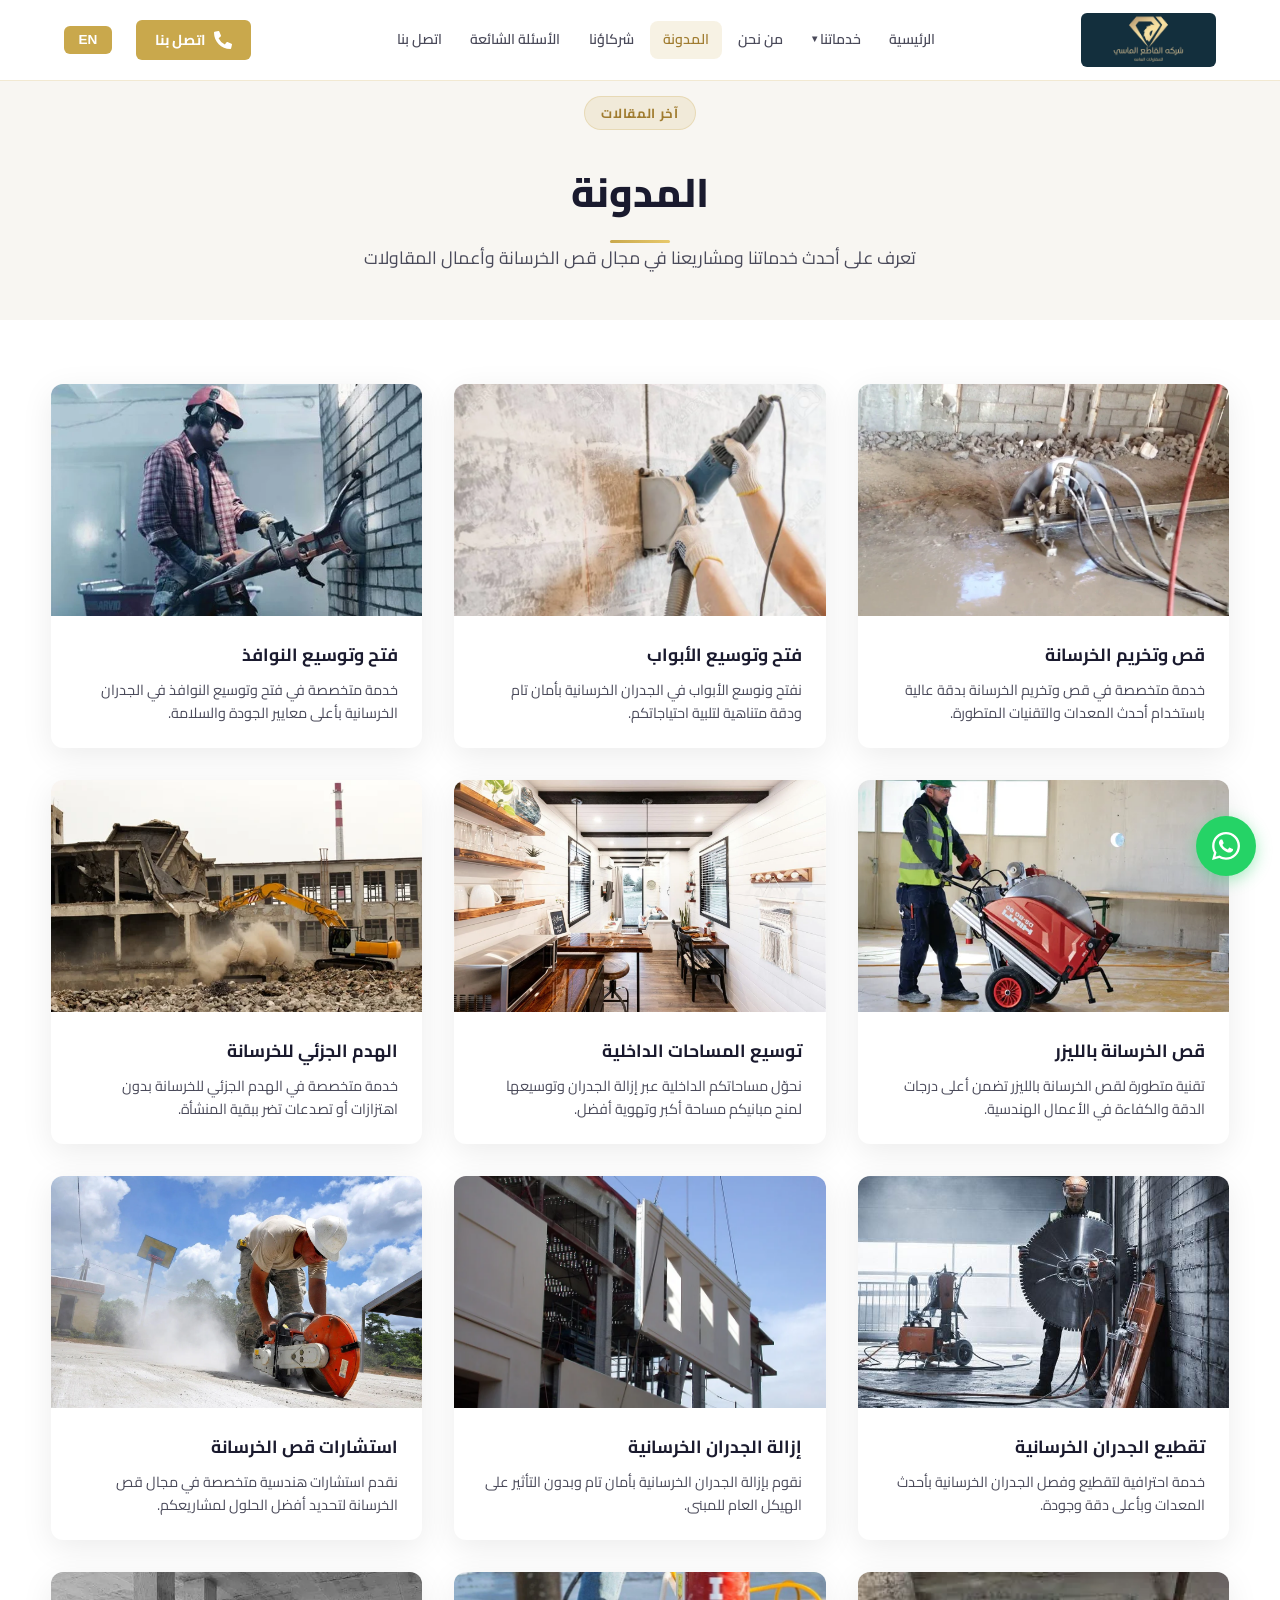
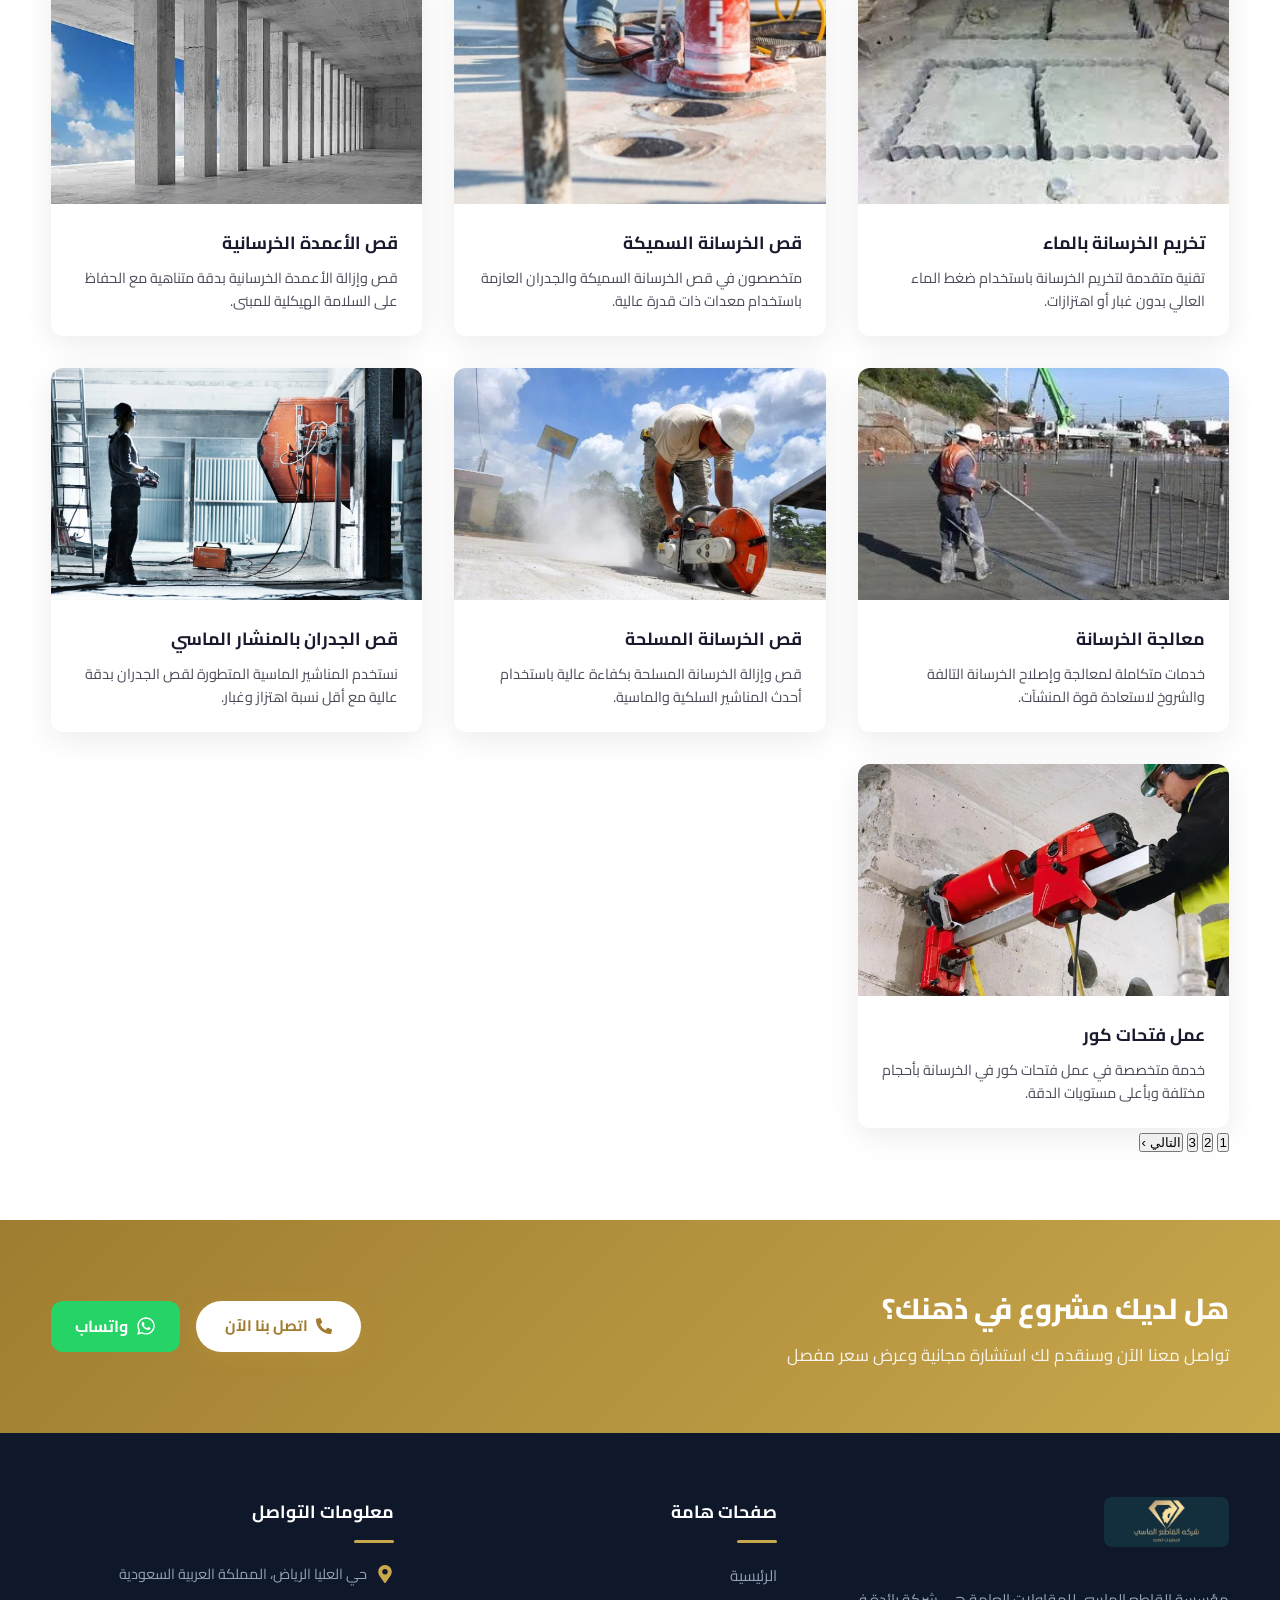
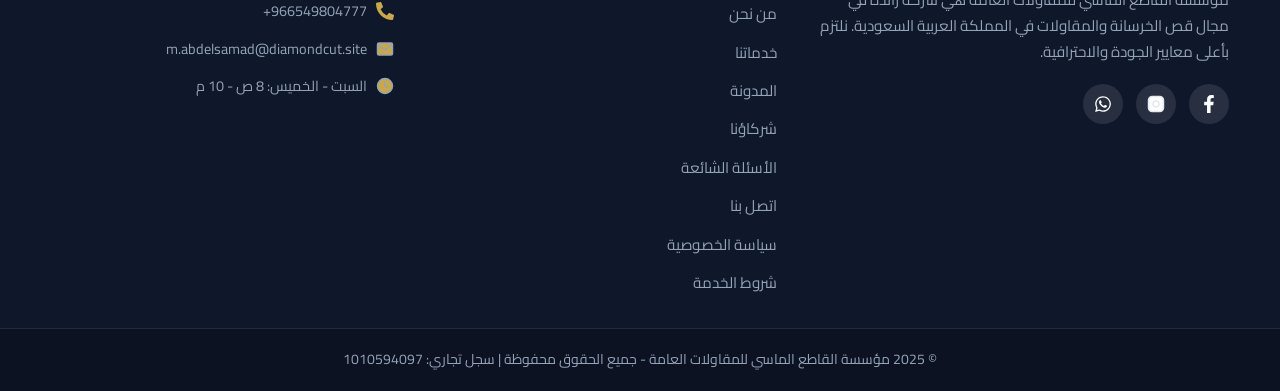
==== commit 84f7598b: "Add files via upload" ====
--- a/blog.html
+++ b/blog.html
@@ -7,7 +7,7 @@
     <meta
       data-i18n="blog-meta-desc"
       name="description"
-      content="مدونة شركة القاطع الماسي للمقاولات العامة - تعرف على أحدث خدماتنا في مجال قص الخرسانة وأعمال المقاولات بالرياض."
+      content="مدونة شركة القاطع الماسي للمقاولات العامة - تعرف على أحدث خدماتنا في مجال قص الخرسانة وأعمال المقاولات في جميع أنحاء المملكة."
     />
     <link rel="preconnect" href="https://fonts.googleapis.com" />
     <link rel="preconnect" href="https://fonts.gstatic.com" crossorigin />
@@ -396,7 +396,7 @@
               <div class="footer-logo">
                 <img src="Assets/logo arabic.jpg" alt="القاطع الماسي" data-i18n-alt="footer-logo-alt">
               </div>
-              <p class="footer-about" data-i18n="footer-about">مؤسسة القاطع الماسي للمقاولات العامة هي شركة رائدة في مجال قص الخرسانة والمقاولات في الرياض. نلتزم بأعلى معايير الجودة والاحترافية.</p>
+              <p class="footer-about" data-i18n="footer-about">مؤسسة القاطع الماسي للمقاولات العامة هي شركة رائدة في مجال قص الخرسانة والمقاولات في المملكة العربية السعودية. نلتزم بأعلى معايير الجودة والاحترافية.</p>
               <div class="social-links">
                 <a href="https://www.facebook.com/DIAMONDCUT.SA" aria-label="Facebook" class="social-link" target="_blank" data-i18n-aria="social-facebook">
                   <svg viewBox="0 0 320 512" xmlns="http://www.w3.org/2000/svg"><path d="M279.14 288l14.22-92.66h-88.91v-60.13c0-25.35 12.42-50.06 52.24-50.06h40.42V6.26S260.43 0 225.36 0c-73.22 0-121.08 44.38-121.08 124.72v70.62H22.89V288h81.39v224h100.17V288z"/></svg>
@@ -430,7 +430,7 @@
               <ul class="footer-contact">
                 <li>
                   <svg viewBox="0 0 384 512" xmlns="http://www.w3.org/2000/svg"><path d="M172.268 501.67C26.97 291.031 0 269.413 0 192 0 85.961 85.961 0 192 0s192 85.961 192 192c0 77.413-26.97 99.031-172.268 309.67-9.535 13.774-29.93 13.773-39.464 0zM192 272c44.183 0 80-35.817 80-80s-35.817-80-80-80-80 35.817-80 80 35.817 80 80 80z"/></svg>
-                  <span data-i18n="footer-address">حي الدار البيضاء، الرياض 12211، المملكة العربية السعودية</span>
+                  <span data-i18n="footer-address">حي العليا الرياض، المملكة العربية السعودية</span>
                 </li>
                 <li>
                   <svg viewBox="0 0 512 512" xmlns="http://www.w3.org/2000/svg"><path d="M497.39 361.8l-112-48a24 24 0 0 0-28 6.9l-49.6 60.6A370.66 370.66 0 0 1 130.6 204.11l60.6-49.6a23.94 23.94 0 0 0 6.9-28l-48-112A24.16 24.16 0 0 0 122.6.61l-104 24A24 24 0 0 0 0 48c0 256.5 207.9 464 464 464a24 24 0 0 0 23.4-18.6l24-104a24.29 24.29 0 0 0-14.01-27.6z"/></svg>
--- a/style.css
+++ b/style.css
@@ -252,6 +252,7 @@
 /* NAV */
 .main-nav {
   flex: 1;
+
 }
 
 .nav-list {
@@ -1732,9 +1733,16 @@
   box-shadow: 0 8px 24px rgba(0, 0, 0, 0.12);
 }
 .partner-item img {
-  max-height: 80px;
+  max-height: 800px;
   width: auto;
   object-fit: contain;
+}
+.partner-featured {
+  grid-column: 1 / -1;
+  padding: 2rem;
+}
+.partner-featured img {
+  max-height: 800px;
 }
 
 /* ===================================================
@@ -2264,9 +2272,52 @@
     padding: 5rem 2rem 2rem;
     transition: right 0.35s ease;
     z-index: 999;
+    overflow-y: auto;
+  }
+  body.nav-open::after {
+    content: '';
+    position: fixed;
+    inset: 0;
+    background: rgba(0,0,0,0.35);
+    z-index: 998;
   }
   .main-nav.open {
     right: 0;
+  }
+  .nav-list {
+    flex-direction: column;
+    width: 100%;
+    gap: 0;
+  }
+  .nav-list > li {
+    width: 100%;
+  }
+  .nav-link {
+    width: 100%;
+    padding: 0.75rem 1rem;
+    font-size: 0.95rem;
+    white-space: normal;
+    border-radius: 6px;
+  }
+  .has-dropdown .dropdown {
+    position: static;
+    display: none;
+    grid-template-columns: 1fr;
+    min-width: auto;
+    width: 100%;
+    border: none;
+    padding: 0 1rem;
+    box-shadow: none;
+    background: transparent;
+  }
+  .has-dropdown.open-sub .dropdown {
+    display: block;
+  }
+  .has-dropdown .dropdown li a {
+    padding: 0.55rem 0.5rem;
+    font-size: 0.85rem;
+    color: var(--text-secondary);
+    border-radius: 4px;
   }
   .header-cta {
     display: none;
@@ -2311,7 +2362,6 @@
     padding: 1.5rem;
   }
 }
-
 @media (max-width: 480px) {
   .whatsapp-float {
     width: 52px;
@@ -2361,4 +2411,15 @@
 }
 body.lang-en .lang-toggle {
   direction: ltr;
+}
+@media (max-width: 768px) {
+  body.lang-en .main-nav {
+    left: -100%;
+    right: auto;
+    box-shadow: 4px 0 24px rgba(0, 0, 0, 0.15);
+  }
+  body.lang-en .main-nav.open {
+    left: 0;
+    right: auto;
+  }
 }
